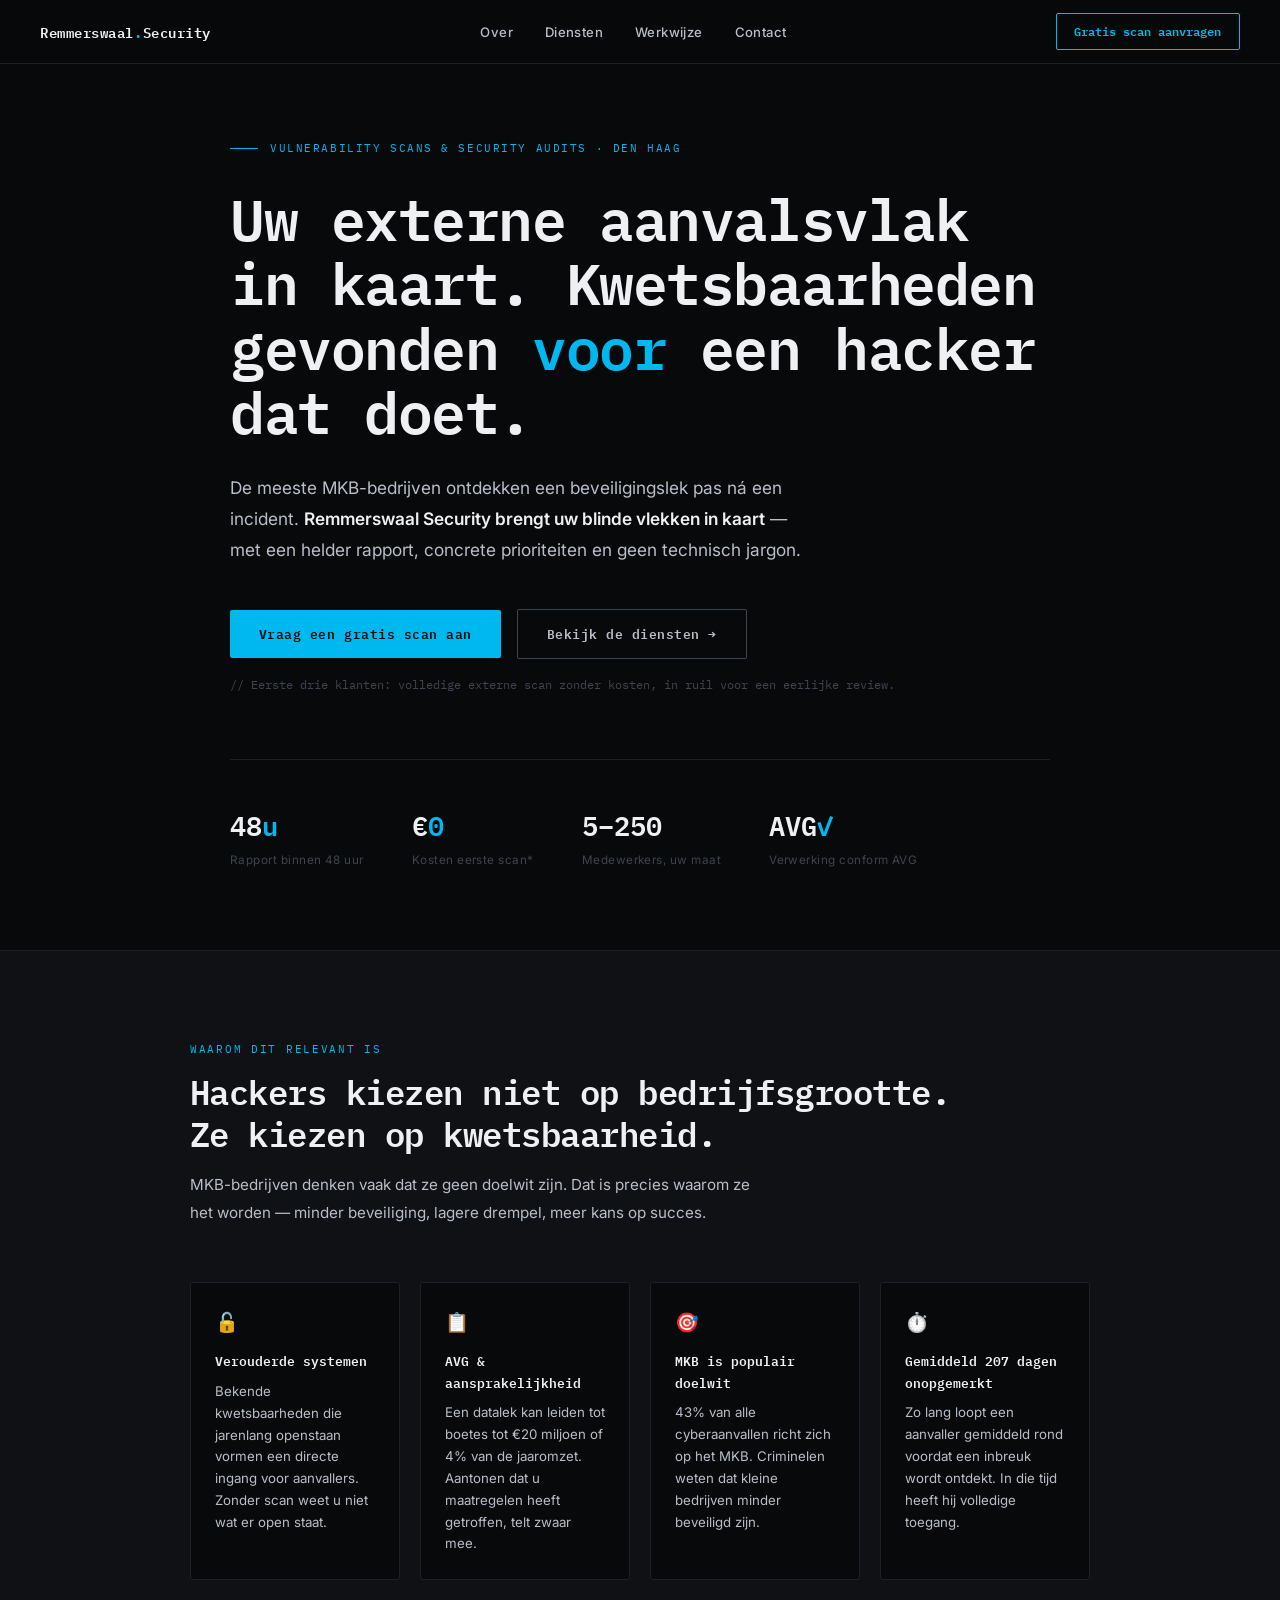
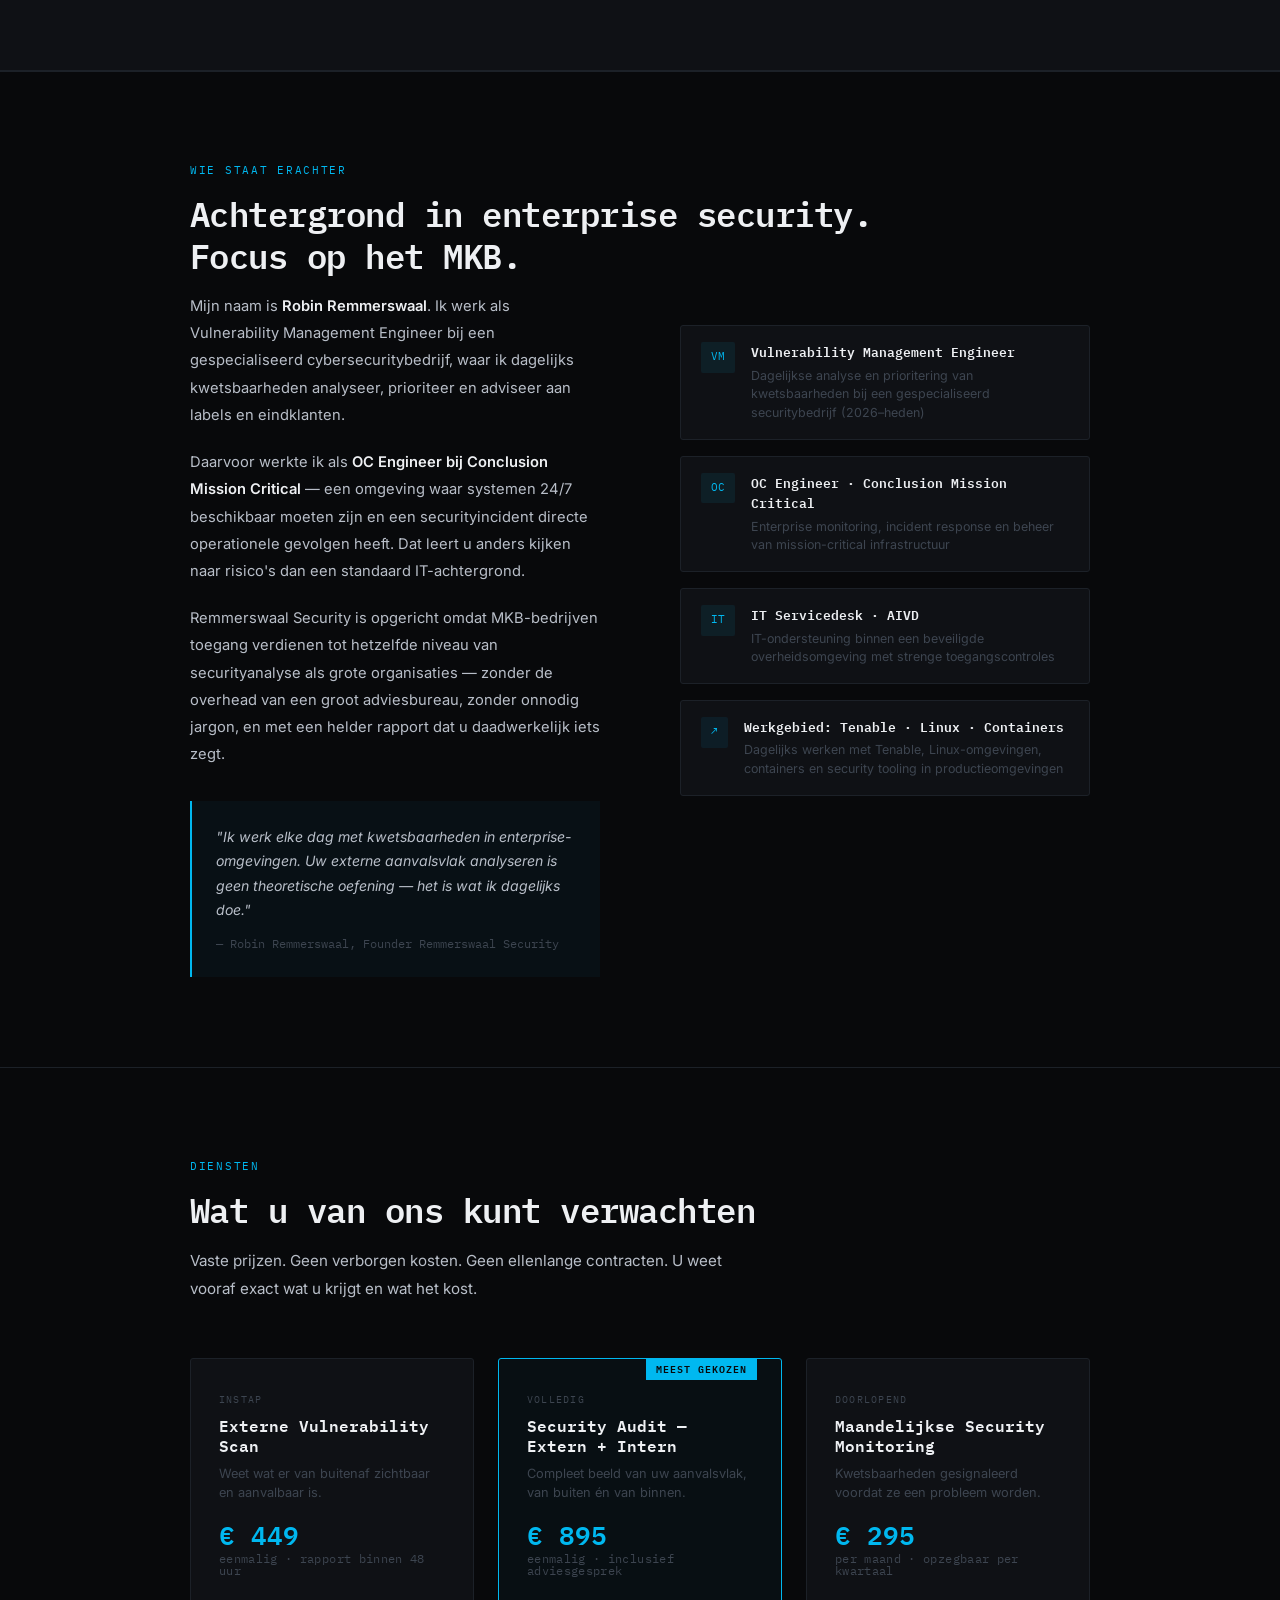
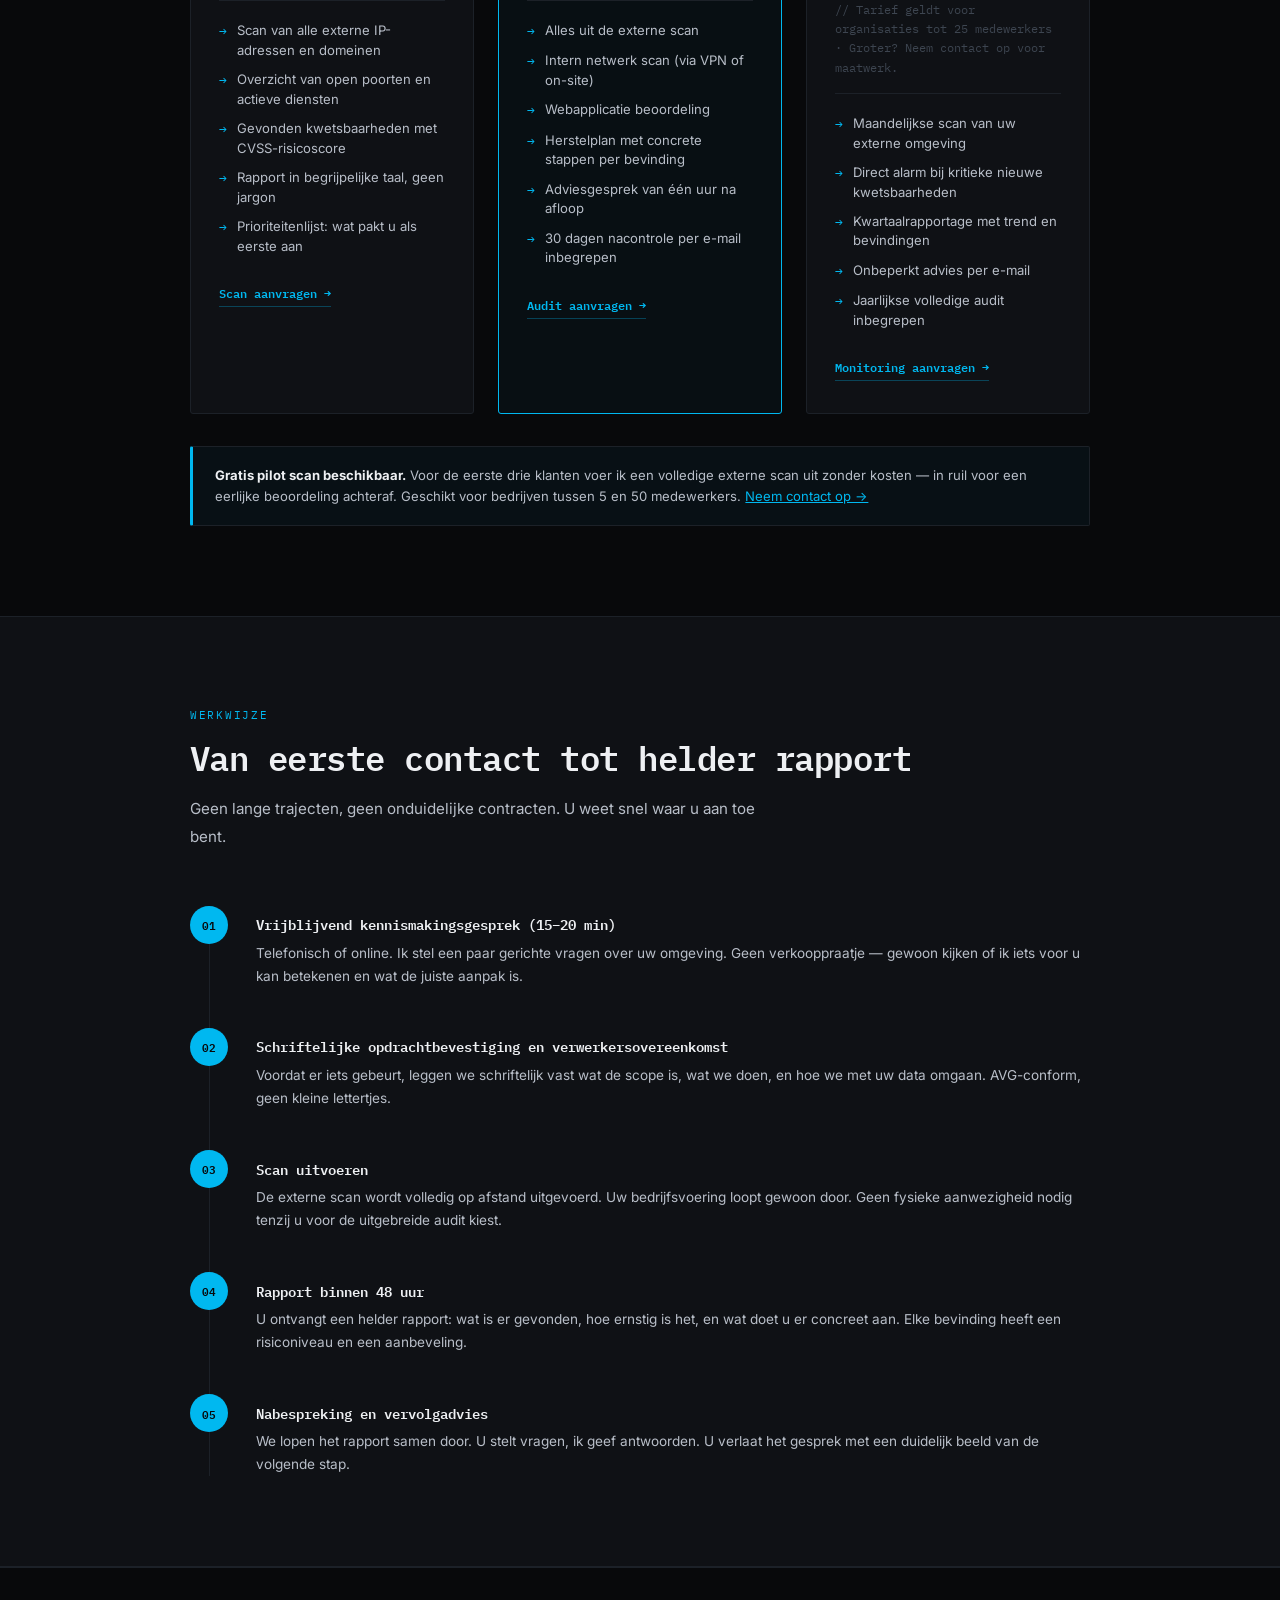
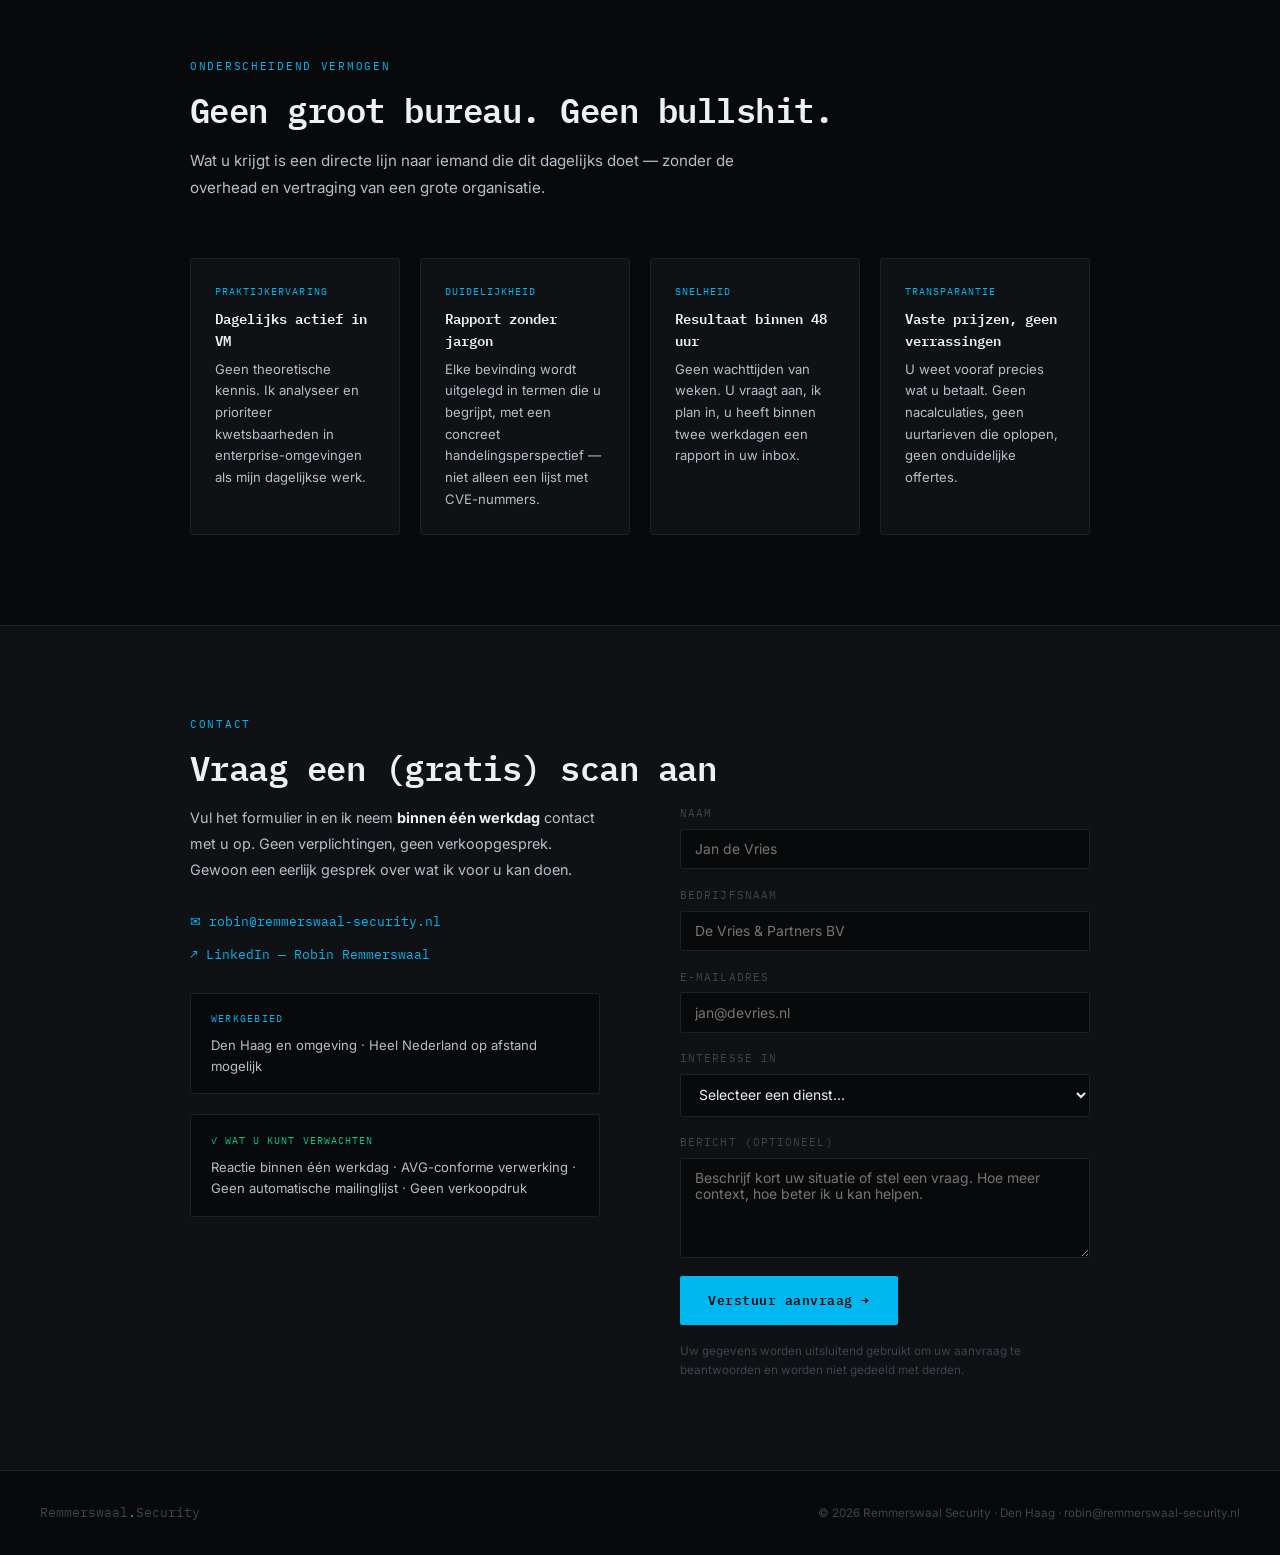
==== index.html @ 4854fa0a "Revert "Merge pull request #1 from Grimreaper1584/claude/pricing-vat-disclaimer-qcmzrh" This reverts" ====
<!DOCTYPE html>
<html lang="nl">
<head>
  <meta charset="UTF-8" />
  <meta name="viewport" content="width=device-width, initial-scale=1.0" />
  <title>Remmerswaal Security – Vulnerability Scans & Security Audits voor het MKB</title>
  <meta name="description" content="Remmerswaal Security voert externe vulnerability scans en security audits uit voor MKB-bedrijven in Den Haag. Helder rapport binnen 48 uur. Geen jargon, wel actie." />
  <link rel="preconnect" href="https://fonts.googleapis.com" />
  <link rel="preconnect" href="https://fonts.gstatic.com" crossorigin />
  <link href="https://fonts.googleapis.com/css2?family=IBM+Plex+Mono:wght@400;600&family=Inter:wght@400;500;600&display=swap" rel="stylesheet" />
  <style>
    *, *::before, *::after { box-sizing: border-box; margin: 0; padding: 0; }

    :root {
      --black:   #08090b;
      --panel:   #0f1115;
      --border:  #1c2128;
      --muted:   #3d4550;
      --text:    #b8bec8;
      --white:   #eef0f3;
      --accent:  #00b8f0;
      --accent2: #0077cc;
      --danger:  #ff3b3b;
      --success: #00c896;
      --mono: 'IBM Plex Mono', monospace;
      --sans: 'Inter', sans-serif;
    }

    html { scroll-behavior: smooth; }

    body {
      background: var(--black);
      color: var(--text);
      font-family: var(--sans);
      font-size: 16px;
      line-height: 1.6;
      -webkit-font-smoothing: antialiased;
    }

    /* ── NAV ── */
    nav {
      position: fixed; top: 0; left: 0; right: 0; z-index: 100;
      display: flex; align-items: center; justify-content: space-between;
      padding: 0 2.5rem;
      height: 64px;
      background: rgba(8,9,11,0.95);
      backdrop-filter: blur(16px);
      border-bottom: 1px solid var(--border);
    }
    .nav-logo {
      font-family: var(--mono);
      font-size: 0.85rem;
      font-weight: 600;
      color: var(--white);
      letter-spacing: 0.04em;
      text-decoration: none;
    }
    .nav-logo span { color: var(--accent); }
    .nav-links { display: flex; gap: 2rem; list-style: none; }
    .nav-links a {
      font-size: 0.82rem;
      font-weight: 500;
      color: var(--text);
      text-decoration: none;
      letter-spacing: 0.03em;
      transition: color 0.2s;
    }
    .nav-links a:hover { color: var(--accent); }
    .nav-cta {
      font-family: var(--mono);
      font-size: 0.78rem;
      font-weight: 600;
      color: var(--accent);
      border: 1px solid var(--accent);
      padding: 0.45rem 1.1rem;
      border-radius: 2px;
      text-decoration: none;
      transition: background 0.2s, color 0.2s;
    }
    .nav-cta:hover { background: var(--accent); color: var(--black); }

    /* ── HERO ── */
    .hero {
      min-height: 100vh;
      display: flex; flex-direction: column; justify-content: center;
      padding: 140px 2.5rem 80px;
      max-width: 900px;
      margin: 0 auto;
      position: relative;
    }
    .hero-tag {
      font-family: var(--mono);
      font-size: 0.7rem;
      color: var(--accent);
      letter-spacing: 0.14em;
      text-transform: uppercase;
      margin-bottom: 1.75rem;
      display: flex; align-items: center; gap: 0.75rem;
    }
    .hero-tag::before {
      content: '';
      display: inline-block;
      width: 28px; height: 1px;
      background: var(--accent);
    }
    h1 {
      font-family: var(--mono);
      font-size: clamp(2rem, 5vw, 3.6rem);
      font-weight: 600;
      color: var(--white);
      line-height: 1.12;
      margin-bottom: 1.75rem;
      letter-spacing: -0.025em;
    }
    h1 em {
      font-style: normal;
      color: var(--accent);
    }
    .hero-sub {
      font-size: 1.08rem;
      color: var(--text);
      max-width: 580px;
      margin-bottom: 2.75rem;
      line-height: 1.8;
    }
    .hero-sub strong { color: var(--white); font-weight: 600; }
    .hero-actions { display: flex; gap: 1rem; flex-wrap: wrap; align-items: center; }
    .btn-primary {
      font-family: var(--mono);
      font-size: 0.82rem;
      font-weight: 600;
      background: var(--accent);
      color: var(--black);
      padding: 0.85rem 1.8rem;
      border-radius: 2px;
      text-decoration: none;
      letter-spacing: 0.04em;
      transition: opacity 0.2s;
    }
    .btn-primary:hover { opacity: 0.85; }
    .btn-ghost {
      font-family: var(--mono);
      font-size: 0.82rem;
      font-weight: 600;
      color: var(--text);
      border: 1px solid var(--muted);
      padding: 0.85rem 1.8rem;
      border-radius: 2px;
      text-decoration: none;
      letter-spacing: 0.04em;
      transition: border-color 0.2s, color 0.2s;
    }
    .btn-ghost:hover { border-color: var(--accent); color: var(--accent); }
    .hero-note {
      margin-top: 1rem;
      font-size: 0.78rem;
      color: var(--muted);
      font-family: var(--mono);
    }

    /* Scan animation bar */
    .scan-bar {
      margin-top: 4rem;
      height: 1px;
      background: var(--border);
      position: relative;
      overflow: hidden;
    }
    .scan-bar::after {
      content: '';
      position: absolute;
      top: 0; left: -40%;
      width: 40%; height: 100%;
      background: linear-gradient(90deg, transparent, var(--accent), transparent);
      animation: scan 3s linear infinite;
    }
    @keyframes scan { to { left: 140%; } }

    /* ── STATS ── */
    .stats-row {
      display: flex; gap: 3rem; flex-wrap: wrap;
      margin-top: 2.75rem;
    }
    .stat { display: flex; flex-direction: column; }
    .stat-num {
      font-family: var(--mono);
      font-size: 1.7rem;
      font-weight: 600;
      color: var(--white);
    }
    .stat-num span { color: var(--accent); }
    .stat-label {
      font-size: 0.73rem;
      color: var(--muted);
      letter-spacing: 0.04em;
      margin-top: 0.2rem;
    }

    /* ── SECTION BASE ── */
    section { padding: 90px 2.5rem; }
    .container { max-width: 900px; margin: 0 auto; }
    .section-tag {
      font-family: var(--mono);
      font-size: 0.67rem;
      color: var(--accent);
      letter-spacing: 0.16em;
      text-transform: uppercase;
      margin-bottom: 0.85rem;
    }
    h2 {
      font-family: var(--mono);
      font-size: clamp(1.5rem, 3vw, 2.1rem);
      font-weight: 600;
      color: var(--white);
      margin-bottom: 1rem;
      letter-spacing: -0.015em;
      line-height: 1.25;
    }
    .section-intro {
      color: var(--text);
      max-width: 580px;
      margin-bottom: 3.5rem;
      line-height: 1.8;
      font-size: 0.95rem;
    }

    /* ── PROBLEM ── */
    .problem { background: var(--panel); border-top: 1px solid var(--border); border-bottom: 1px solid var(--border); }
    .problem-grid {
      display: grid;
      grid-template-columns: repeat(auto-fit, minmax(200px, 1fr));
      gap: 1.25rem;
      margin-top: 2.5rem;
    }
    .problem-card {
      border: 1px solid var(--border);
      border-radius: 3px;
      padding: 1.5rem;
      background: var(--black);
    }
    .problem-card .icon { font-size: 1.2rem; margin-bottom: 0.85rem; }
    .problem-card h3 {
      font-family: var(--mono);
      font-size: 0.83rem;
      font-weight: 600;
      color: var(--white);
      margin-bottom: 0.5rem;
    }
    .problem-card p { font-size: 0.83rem; color: var(--text); line-height: 1.65; }

    /* ── OVER ── */
    .over { border-top: 1px solid var(--border); border-bottom: 1px solid var(--border); }
    .over-inner {
      display: grid;
      grid-template-columns: 1fr 1fr;
      gap: 5rem;
      align-items: start;
    }
    .over-text p {
      font-size: 0.92rem;
      color: var(--text);
      line-height: 1.85;
      margin-bottom: 1.25rem;
    }
    .over-text p strong { color: var(--white); font-weight: 600; }
    .over-credentials {
      display: flex;
      flex-direction: column;
      gap: 1rem;
      margin-top: 2rem;
    }
    .credential {
      display: flex;
      gap: 1rem;
      align-items: flex-start;
      padding: 1rem 1.25rem;
      border: 1px solid var(--border);
      border-radius: 3px;
      background: var(--panel);
    }
    .credential-icon {
      font-family: var(--mono);
      font-size: 0.7rem;
      color: var(--accent);
      background: rgba(0,184,240,0.08);
      padding: 0.4rem 0.6rem;
      border-radius: 2px;
      flex-shrink: 0;
      letter-spacing: 0.05em;
    }
    .credential-body h4 {
      font-family: var(--mono);
      font-size: 0.8rem;
      font-weight: 600;
      color: var(--white);
      margin-bottom: 0.25rem;
    }
    .credential-body p { font-size: 0.78rem; color: var(--muted); line-height: 1.5; }
    .over-quote {
      margin-top: 2rem;
      padding: 1.5rem;
      border-left: 2px solid var(--accent);
      background: rgba(0,184,240,0.04);
    }
    .over-quote p {
      font-size: 0.88rem;
      color: var(--text);
      line-height: 1.75;
      font-style: italic;
      margin: 0;
    }
    .over-quote cite {
      display: block;
      margin-top: 0.75rem;
      font-family: var(--mono);
      font-size: 0.72rem;
      color: var(--muted);
      font-style: normal;
    }

    /* ── DIENSTEN ── */
    .diensten-grid {
      display: grid;
      grid-template-columns: repeat(auto-fit, minmax(255px, 1fr));
      gap: 1.5rem;
    }
    .dienst-card {
      border: 1px solid var(--border);
      border-radius: 3px;
      padding: 2rem 1.75rem;
      position: relative;
      transition: border-color 0.25s;
      background: var(--panel);
    }
    .dienst-card:hover { border-color: var(--accent2); }
    .dienst-card.featured { border-color: var(--accent); background: rgba(0,184,240,0.03); }
    .featured-badge {
      position: absolute; top: -1px; right: 1.5rem;
      font-family: var(--mono);
      font-size: 0.6rem;
      font-weight: 600;
      background: var(--accent);
      color: var(--black);
      padding: 0.2rem 0.65rem;
      letter-spacing: 0.1em;
      text-transform: uppercase;
    }
    .dienst-tier {
      font-family: var(--mono);
      font-size: 0.65rem;
      color: var(--muted);
      letter-spacing: 0.12em;
      text-transform: uppercase;
      margin-bottom: 0.5rem;
    }
    .dienst-card h3 {
      font-family: var(--mono);
      font-size: 1rem;
      font-weight: 600;
      color: var(--white);
      margin-bottom: 0.4rem;
      line-height: 1.3;
    }
    .dienst-card .tagline {
      font-size: 0.8rem;
      color: var(--muted);
      margin-bottom: 1.25rem;
      line-height: 1.5;
    }
    .dienst-price {
      font-family: var(--mono);
      font-size: 1.6rem;
      font-weight: 600;
      color: var(--accent);
      margin-bottom: 1.5rem;
      line-height: 1;
    }
    .dienst-price small {
      font-size: 0.72rem;
      color: var(--muted);
      font-weight: 400;
      display: block;
      margin-top: 0.35rem;
      letter-spacing: 0.03em;
    }
    .dienst-divider {
      height: 1px;
      background: var(--border);
      margin-bottom: 1.25rem;
    }
    .dienst-card ul {
      list-style: none;
      display: flex;
      flex-direction: column;
      gap: 0.6rem;
    }
    .dienst-card ul li {
      font-size: 0.82rem;
      color: var(--text);
      display: flex; align-items: flex-start; gap: 0.6rem;
      line-height: 1.5;
    }
    .dienst-card ul li::before {
      content: '→';
      color: var(--accent);
      font-family: var(--mono);
      flex-shrink: 0;
      margin-top: 1px;
    }
    .dienst-cta {
      display: inline-block;
      margin-top: 1.75rem;
      font-family: var(--mono);
      font-size: 0.78rem;
      font-weight: 600;
      color: var(--accent);
      text-decoration: none;
      border-bottom: 1px solid rgba(0,184,240,0.3);
      padding-bottom: 2px;
      transition: border-color 0.2s;
    }
    .dienst-cta:hover { border-color: var(--accent); }
    .dienst-note {
      margin-top: 2rem;
      padding: 1.1rem 1.4rem;
      border: 1px solid var(--border);
      border-left: 3px solid var(--accent);
      border-radius: 2px;
      background: rgba(0,184,240,0.04);
      font-size: 0.82rem;
      color: var(--text);
    }
    .dienst-note strong { color: var(--white); }

    /* ── HOE HET WERKT ── */
    .hoe { background: var(--panel); border-top: 1px solid var(--border); border-bottom: 1px solid var(--border); }
    .process-steps {
      display: flex;
      flex-direction: column;
      gap: 0;
      margin-top: 2.5rem;
      position: relative;
    }
    .process-steps::before {
      content: '';
      position: absolute;
      left: 19px; top: 0; bottom: 0;
      width: 1px;
      background: var(--border);
    }
    .step {
      display: flex; gap: 1.75rem;
      padding-bottom: 2.5rem;
      position: relative;
    }
    .step:last-child { padding-bottom: 0; }
    .step-num {
      font-family: var(--mono);
      font-size: 0.68rem;
      font-weight: 600;
      color: var(--black);
      background: var(--accent);
      width: 38px; height: 38px;
      border-radius: 50%;
      display: flex; align-items: center; justify-content: center;
      flex-shrink: 0;
      position: relative;
      z-index: 1;
    }
    .step-body { padding-top: 0.4rem; }
    .step-body h3 {
      font-family: var(--mono);
      font-size: 0.9rem;
      font-weight: 600;
      color: var(--white);
      margin-bottom: 0.4rem;
    }
    .step-body p { font-size: 0.85rem; color: var(--text); line-height: 1.7; }

    /* ── WAAROM ── */
    .waarom { border-top: 1px solid var(--border); }
    .waarom-grid {
      display: grid;
      grid-template-columns: repeat(auto-fit, minmax(200px, 1fr));
      gap: 1.25rem;
    }
    .waarom-item {
      padding: 1.5rem;
      border: 1px solid var(--border);
      border-radius: 3px;
      background: var(--panel);
    }
    .waarom-item .w-label {
      font-family: var(--mono);
      font-size: 0.65rem;
      color: var(--accent);
      letter-spacing: 0.1em;
      text-transform: uppercase;
      margin-bottom: 0.5rem;
    }
    .waarom-item h3 {
      font-family: var(--mono);
      font-size: 0.85rem;
      font-weight: 600;
      color: var(--white);
      margin-bottom: 0.5rem;
    }
    .waarom-item p { font-size: 0.82rem; color: var(--text); line-height: 1.65; }

    /* ── CONTACT ── */
    .contact { background: var(--panel); border-top: 1px solid var(--border); }
    .contact-inner {
      display: grid;
      grid-template-columns: 1fr 1fr;
      gap: 5rem;
      align-items: start;
    }
    .contact-info p {
      font-size: 0.9rem;
      color: var(--text);
      line-height: 1.8;
      margin-bottom: 1.75rem;
    }
    .contact-info p strong { color: var(--white); }
    .contact-detail { display: flex; flex-direction: column; gap: 0.75rem; }
    .contact-detail a {
      font-family: var(--mono);
      font-size: 0.82rem;
      color: var(--accent);
      text-decoration: none;
      display: flex; align-items: center; gap: 0.5rem;
      transition: opacity 0.2s;
    }
    .contact-detail a:hover { opacity: 0.75; }
    .contact-guarantee {
      margin-top: 2rem;
      padding: 1.1rem 1.25rem;
      border: 1px solid var(--border);
      border-radius: 3px;
      background: var(--black);
    }
    .contact-guarantee .g-label {
      font-family: var(--mono);
      font-size: 0.65rem;
      color: var(--success);
      letter-spacing: 0.1em;
      text-transform: uppercase;
      margin-bottom: 0.5rem;
    }
    .contact-guarantee p { font-size: 0.82rem; color: var(--text); margin: 0; line-height: 1.6; }
    .contact-form { display: flex; flex-direction: column; gap: 1.1rem; }
    .form-group { display: flex; flex-direction: column; gap: 0.4rem; }
    .form-group label {
      font-family: var(--mono);
      font-size: 0.68rem;
      color: var(--muted);
      letter-spacing: 0.1em;
      text-transform: uppercase;
    }
    .form-group input,
    .form-group textarea,
    .form-group select {
      background: var(--black);
      border: 1px solid var(--border);
      border-radius: 2px;
      padding: 0.7rem 0.9rem;
      color: var(--white);
      font-family: var(--sans);
      font-size: 0.87rem;
      outline: none;
      transition: border-color 0.2s;
      width: 100%;
    }
    .form-group input:focus,
    .form-group textarea:focus,
    .form-group select:focus { border-color: var(--accent); }
    .form-group textarea { resize: vertical; min-height: 100px; }
    .form-group select option { background: var(--black); }
    .btn-submit {
      font-family: var(--mono);
      font-size: 0.82rem;
      font-weight: 600;
      background: var(--accent);
      color: var(--black);
      border: none;
      padding: 0.85rem 1.75rem;
      border-radius: 2px;
      cursor: pointer;
      letter-spacing: 0.04em;
      transition: opacity 0.2s;
      align-self: flex-start;
    }
    .btn-submit:hover { opacity: 0.85; }
    .form-disclaimer {
      font-size: 0.73rem;
      color: var(--muted);
      line-height: 1.6;
    }

    /* ── FOOTER ── */
    footer {
      border-top: 1px solid var(--border);
      padding: 2rem 2.5rem;
      display: flex; justify-content: space-between; align-items: center;
      flex-wrap: wrap; gap: 1rem;
    }
    .footer-logo { font-family: var(--mono); font-size: 0.8rem; color: var(--muted); }
    .footer-logo span { color: var(--accent); }
    footer p { font-size: 0.73rem; color: var(--muted); }

    /* ── RESPONSIVE ── */
    @media (max-width: 680px) {
      nav { padding: 0 1.25rem; }
      .nav-links { display: none; }
      .hero { padding: 110px 1.25rem 60px; }
      section { padding: 65px 1.25rem; }
      .over-inner { grid-template-columns: 1fr; gap: 3rem; }
      .contact-inner { grid-template-columns: 1fr; gap: 3rem; }
      footer { flex-direction: column; align-items: flex-start; }
      .stats-row { gap: 2rem; }
    }

    @media (prefers-reduced-motion: reduce) {
      .scan-bar::after { animation: none; }
    }
  </style>
</head>
<body>

<!-- NAV -->
<nav>
  <a href="#" class="nav-logo">Remmerswaal<span>.</span>Security</a>
  <ul class="nav-links">
    <li><a href="#over">Over</a></li>
    <li><a href="#diensten">Diensten</a></li>
    <li><a href="#hoe">Werkwijze</a></li>
    <li><a href="#contact">Contact</a></li>
  </ul>
  <a href="#contact" class="nav-cta">Gratis scan aanvragen</a>
</nav>

<!-- HERO -->
<section class="hero">
  <div class="hero-tag">Vulnerability Scans & Security Audits · Den Haag</div>
  <h1>Uw externe aanvals&shy;vlak<br/>in kaart. Kwetsbaar&shy;heden<br/>gevonden <em>voor</em> een hacker dat doet.</h1>
  <p class="hero-sub">
    De meeste MKB-bedrijven ontdekken een beveiligingslek pas ná een incident. <strong>Remmerswaal Security brengt uw blinde vlekken in kaart</strong> — met een helder rapport, concrete prioriteiten en geen technisch jargon.
  </p>
  <div class="hero-actions">
    <a href="#contact" class="btn-primary">Vraag een gratis scan aan</a>
    <a href="#diensten" class="btn-ghost">Bekijk de diensten →</a>
  </div>
  <p class="hero-note">// Eerste drie klanten: volledige externe scan zonder kosten, in ruil voor een eerlijke review.</p>
  <div class="scan-bar"></div>
  <div class="stats-row">
    <div class="stat">
      <span class="stat-num">48<span>u</span></span>
      <span class="stat-label">Rapport binnen 48 uur</span>
    </div>
    <div class="stat">
      <span class="stat-num">€<span>0</span></span>
      <span class="stat-label">Kosten eerste scan*</span>
    </div>
    <div class="stat">
      <span class="stat-num">5–250</span>
      <span class="stat-label">Medewerkers, uw maat</span>
    </div>
    <div class="stat">
      <span class="stat-num">AVG<span>✓</span></span>
      <span class="stat-label">Verwerking conform AVG</span>
    </div>
  </div>
</section>

<!-- PROBLEEM -->
<section class="problem">
  <div class="container">
    <div class="section-tag">Waarom dit relevant is</div>
    <h2>Hackers kiezen niet op bedrijfsgrootte.<br/>Ze kiezen op kwetsbaarheid.</h2>
    <p class="section-intro">MKB-bedrijven denken vaak dat ze geen doelwit zijn. Dat is precies waarom ze het worden — minder beveiliging, lagere drempel, meer kans op succes.</p>
    <div class="problem-grid">
      <div class="problem-card">
        <div class="icon">🔓</div>
        <h3>Verouderde systemen</h3>
        <p>Bekende kwetsbaarheden die jarenlang openstaan vormen een directe ingang voor aanvallers. Zonder scan weet u niet wat er open staat.</p>
      </div>
      <div class="problem-card">
        <div class="icon">📋</div>
        <h3>AVG & aansprakelijkheid</h3>
        <p>Een datalek kan leiden tot boetes tot €20 miljoen of 4% van de jaaromzet. Aantonen dat u maatregelen heeft getroffen, telt zwaar mee.</p>
      </div>
      <div class="problem-card">
        <div class="icon">🎯</div>
        <h3>MKB is populair doelwit</h3>
        <p>43% van alle cyberaanvallen richt zich op het MKB. Criminelen weten dat kleine bedrijven minder beveiligd zijn.</p>
      </div>
      <div class="problem-card">
        <div class="icon">⏱️</div>
        <h3>Gemiddeld 207 dagen onopgemerkt</h3>
        <p>Zo lang loopt een aanvaller gemiddeld rond voordat een inbreuk wordt ontdekt. In die tijd heeft hij volledige toegang.</p>
      </div>
    </div>
  </div>
</section>

<!-- OVER -->
<section id="over" class="over">
  <div class="container">
    <div class="section-tag">Wie staat erachter</div>
    <h2>Achtergrond in enterprise security.<br/>Focus op het MKB.</h2>
    <div class="over-inner">
      <div class="over-text">
        <p>
          Mijn naam is <strong>Robin Remmerswaal</strong>. Ik werk als Vulnerability Management Engineer bij een gespecialiseerd cybersecuritybedrijf, waar ik dagelijks kwetsbaarheden analyseer, prioriteer en adviseer aan labels en eindklanten.
        </p>
        <p>
          Daarvoor werkte ik als <strong>OC Engineer bij Conclusion Mission Critical</strong> — een omgeving waar systemen 24/7 beschikbaar moeten zijn en een securityincident directe operationele gevolgen heeft. Dat leert u anders kijken naar risico's dan een standaard IT-achtergrond.
        </p>
        <p>
          Remmerswaal Security is opgericht omdat MKB-bedrijven toegang verdienen tot hetzelfde niveau van securityanalyse als grote organisaties — zonder de overhead van een groot adviesbureau, zonder onnodig jargon, en met een helder rapport dat u daadwerkelijk iets zegt.
        </p>
        <div class="over-quote">
          <p>"Ik werk elke dag met kwetsbaarheden in enterprise-omgevingen. Uw externe aanvalsvlak analyseren is geen theoretische oefening — het is wat ik dagelijks doe."</p>
          <cite>— Robin Remmerswaal, Founder Remmerswaal Security</cite>
        </div>
      </div>
      <div class="over-credentials">
        <div class="credential">
          <div class="credential-icon">VM</div>
          <div class="credential-body">
            <h4>Vulnerability Management Engineer</h4>
            <p>Dagelijkse analyse en prioritering van kwetsbaarheden bij een gespecialiseerd securitybedrijf (2026–heden)</p>
          </div>
        </div>
        <div class="credential">
          <div class="credential-icon">OC</div>
          <div class="credential-body">
            <h4>OC Engineer · Conclusion Mission Critical</h4>
            <p>Enterprise monitoring, incident response en beheer van mission-critical infrastructuur</p>
          </div>
        </div>
        <div class="credential">
          <div class="credential-icon">IT</div>
          <div class="credential-body">
            <h4>IT Servicedesk · AIVD</h4>
            <p>IT-ondersteuning binnen een beveiligde overheidsomgeving met strenge toegangscontroles</p>
          </div>
        </div>
        <div class="credential">
          <div class="credential-icon">↗</div>
          <div class="credential-body">
            <h4>Werkgebied: Tenable · Linux · Containers</h4>
            <p>Dagelijks werken met Tenable, Linux-omgevingen, containers en security tooling in productieomgevingen</p>
          </div>
        </div>
      </div>
    </div>
  </div>
</section>

<!-- DIENSTEN -->
<section id="diensten">
  <div class="container">
    <div class="section-tag">Diensten</div>
    <h2>Wat u van ons kunt verwachten</h2>
    <p class="section-intro">Vaste prijzen. Geen verborgen kosten. Geen ellenlange contracten. U weet vooraf exact wat u krijgt en wat het kost.</p>
    <div class="diensten-grid">
      <div class="dienst-card">
        <div class="dienst-tier">Instap</div>
        <h3>Externe Vulnerability Scan</h3>
        <div class="tagline">Weet wat er van buitenaf zichtbaar en aanvalbaar is.</div>
        <div class="dienst-price">€ 449 <small>eenmalig · rapport binnen 48 uur</small></div>
        <div class="dienst-divider"></div>
        <ul>
          <li>Scan van alle externe IP-adressen en domeinen</li>
          <li>Overzicht van open poorten en actieve diensten</li>
          <li>Gevonden kwetsbaarheden met CVSS-risicoscore</li>
          <li>Rapport in begrijpelijke taal, geen jargon</li>
          <li>Prioriteitenlijst: wat pakt u als eerste aan</li>
        </ul>
        <a href="#contact" class="dienst-cta">Scan aanvragen →</a>
      </div>
      <div class="dienst-card featured">
        <div class="featured-badge">Meest gekozen</div>
        <div class="dienst-tier">Volledig</div>
        <h3>Security Audit — Extern + Intern</h3>
        <div class="tagline">Compleet beeld van uw aanvalsvlak, van buiten én van binnen.</div>
        <div class="dienst-price">€ 895 <small>eenmalig · inclusief adviesgesprek</small></div>
        <div class="dienst-divider"></div>
        <ul>
          <li>Alles uit de externe scan</li>
          <li>Intern netwerk scan (via VPN of on-site)</li>
          <li>Webapplicatie beoordeling</li>
          <li>Herstelplan met concrete stappen per bevinding</li>
          <li>Adviesgesprek van één uur na afloop</li>
          <li>30 dagen nacontrole per e-mail inbegrepen</li>
        </ul>
        <a href="#contact" class="dienst-cta">Audit aanvragen →</a>
      </div>
      <div class="dienst-card">
        <div class="dienst-tier">Doorlopend</div>
        <h3>Maandelijkse Security Monitoring</h3>
        <div class="tagline">Kwetsbaarheden gesignaleerd voordat ze een probleem worden.</div>
        <div class="dienst-price">€ 295 <small>per maand · opzegbaar per kwartaal</small></div>
        <div style="font-size:0.75rem;color:var(--muted);margin-bottom:1rem;font-family:var(--mono);">// Tarief geldt voor organisaties tot 25 medewerkers · Groter? Neem contact op voor maatwerk.</div>
        <div class="dienst-divider"></div>
        <ul>
          <li>Maandelijkse scan van uw externe omgeving</li>
          <li>Direct alarm bij kritieke nieuwe kwetsbaarheden</li>
          <li>Kwartaalrapportage met trend en bevindingen</li>
          <li>Onbeperkt advies per e-mail</li>
          <li>Jaarlijkse volledige audit inbegrepen</li>
        </ul>
        <a href="#contact" class="dienst-cta">Monitoring aanvragen →</a>
      </div>
    </div>
    <div class="dienst-note">
      <strong>Gratis pilot scan beschikbaar.</strong> Voor de eerste drie klanten voer ik een volledige externe scan uit zonder kosten — in ruil voor een eerlijke beoordeling achteraf. Geschikt voor bedrijven tussen 5 en 50 medewerkers. <a href="#contact" style="color:var(--accent);">Neem contact op →</a>
    </div>
  </div>
</section>

<!-- HOE HET WERKT -->
<section id="hoe" class="hoe">
  <div class="container">
    <div class="section-tag">Werkwijze</div>
    <h2>Van eerste contact tot helder rapport</h2>
    <p class="section-intro">Geen lange trajecten, geen onduidelijke contracten. U weet snel waar u aan toe bent.</p>
    <div class="process-steps">
      <div class="step">
        <div class="step-num">01</div>
        <div class="step-body">
          <h3>Vrijblijvend kennismakingsgesprek (15–20 min)</h3>
          <p>Telefonisch of online. Ik stel een paar gerichte vragen over uw omgeving. Geen verkooppraatje — gewoon kijken of ik iets voor u kan betekenen en wat de juiste aanpak is.</p>
        </div>
      </div>
      <div class="step">
        <div class="step-num">02</div>
        <div class="step-body">
          <h3>Schriftelijke opdrachtbevestiging en verwerkersovereenkomst</h3>
          <p>Voordat er iets gebeurt, leggen we schriftelijk vast wat de scope is, wat we doen, en hoe we met uw data omgaan. AVG-conform, geen kleine lettertjes.</p>
        </div>
      </div>
      <div class="step">
        <div class="step-num">03</div>
        <div class="step-body">
          <h3>Scan uitvoeren</h3>
          <p>De externe scan wordt volledig op afstand uitgevoerd. Uw bedrijfsvoering loopt gewoon door. Geen fysieke aanwezigheid nodig tenzij u voor de uitgebreide audit kiest.</p>
        </div>
      </div>
      <div class="step">
        <div class="step-num">04</div>
        <div class="step-body">
          <h3>Rapport binnen 48 uur</h3>
          <p>U ontvangt een helder rapport: wat is er gevonden, hoe ernstig is het, en wat doet u er concreet aan. Elke bevinding heeft een risiconiveau en een aanbeveling.</p>
        </div>
      </div>
      <div class="step">
        <div class="step-num">05</div>
        <div class="step-body">
          <h3>Nabespreking en vervolgadvies</h3>
          <p>We lopen het rapport samen door. U stelt vragen, ik geef antwoorden. U verlaat het gesprek met een duidelijk beeld van de volgende stap.</p>
        </div>
      </div>
    </div>
  </div>
</section>

<!-- WAAROM -->
<section class="waarom">
  <div class="container">
    <div class="section-tag">Onderscheidend vermogen</div>
    <h2>Geen groot bureau. Geen bullshit.</h2>
    <p class="section-intro">Wat u krijgt is een directe lijn naar iemand die dit dagelijks doet — zonder de overhead en vertraging van een grote organisatie.</p>
    <div class="waarom-grid">
      <div class="waarom-item">
        <div class="w-label">Praktijkervaring</div>
        <h3>Dagelijks actief in VM</h3>
        <p>Geen theoretische kennis. Ik analyseer en prioriteer kwetsbaarheden in enterprise-omgevingen als mijn dagelijkse werk.</p>
      </div>
      <div class="waarom-item">
        <div class="w-label">Duidelijkheid</div>
        <h3>Rapport zonder jargon</h3>
        <p>Elke bevinding wordt uitgelegd in termen die u begrijpt, met een concreet handelingsperspectief — niet alleen een lijst met CVE-nummers.</p>
      </div>
      <div class="waarom-item">
        <div class="w-label">Snelheid</div>
        <h3>Resultaat binnen 48 uur</h3>
        <p>Geen wachttijden van weken. U vraagt aan, ik plan in, u heeft binnen twee werkdagen een rapport in uw inbox.</p>
      </div>
      <div class="waarom-item">
        <div class="w-label">Transparantie</div>
        <h3>Vaste prijzen, geen verrassingen</h3>
        <p>U weet vooraf precies wat u betaalt. Geen nacalculaties, geen uurtarieven die oplopen, geen onduidelijke offertes.</p>
      </div>
    </div>
  </div>
</section>

<!-- CONTACT -->
<section id="contact" class="contact">
  <div class="container">
    <div class="section-tag">Contact</div>
    <h2>Vraag een (gratis) scan aan</h2>
    <div class="contact-inner">
      <div class="contact-info">
        <p>
          Vul het formulier in en ik neem <strong>binnen één werkdag</strong> contact met u op. Geen verplichtingen, geen verkoopgesprek. Gewoon een eerlijk gesprek over wat ik voor u kan doen.
        </p>
        <div class="contact-detail">
          <a href="mailto:robin@remmerswaal-security.nl">✉ robin@remmerswaal-security.nl</a>
          <a href="https://www.linkedin.com/in/robin-remmerswaal-15b357193" target="_blank" rel="noopener noreferrer">↗ LinkedIn — Robin Remmerswaal</a>
        </div>
        <div style="margin-top:1.75rem; padding:1rem 1.25rem; border:1px solid var(--border); border-radius:3px; background:var(--black);">
          <div style="font-family:var(--mono); font-size:0.65rem; color:var(--accent); letter-spacing:0.12em; text-transform:uppercase; margin-bottom:0.5rem;">Werkgebied</div>
          <p style="font-size:0.82rem; color:var(--text); margin:0; line-height:1.6;">Den Haag en omgeving · Heel Nederland op afstand mogelijk</p>
        </div>
        <div class="contact-guarantee" style="margin-top:1.25rem;">
          <div class="g-label">✓ Wat u kunt verwachten</div>
          <p>Reactie binnen één werkdag · AVG-conforme verwerking · Geen automatische mailinglijst · Geen verkoopdruk</p>
        </div>
      </div>
      <form class="contact-form" action="https://formspree.io/f/xwvdbwra" method="POST">
        <div class="form-group">
          <label>Naam</label>
          <input type="text" name="naam" placeholder="Jan de Vries" required />
        </div>
        <div class="form-group">
          <label>Bedrijfsnaam</label>
          <input type="text" name="bedrijf" placeholder="De Vries & Partners BV" />
        </div>
        <div class="form-group">
          <label>E-mailadres</label>
          <input type="email" name="email" placeholder="jan@devries.nl" required />
        </div>
        <div class="form-group">
          <label>Interesse in</label>
          <select name="dienst">
            <option value="">Selecteer een dienst...</option>
            <option value="gratis-pilot">Gratis pilot scan (eerste 3 klanten)</option>
            <option value="extern">Externe Vulnerability Scan (€449)</option>
            <option value="audit">Security Audit Extern + Intern (€895)</option>
            <option value="monitoring">Maandelijkse Security Monitoring (€295/mnd)</option>
            <option value="advies">Vraag / overleg</option>
          </select>
        </div>
        <div class="form-group">
          <label>Bericht (optioneel)</label>
          <textarea name="bericht" placeholder="Beschrijf kort uw situatie of stel een vraag. Hoe meer context, hoe beter ik u kan helpen."></textarea>
        </div>
        <button type="submit" class="btn-submit">Verstuur aanvraag →</button>
        <p class="form-disclaimer">Uw gegevens worden uitsluitend gebruikt om uw aanvraag te beantwoorden en worden niet gedeeld met derden.</p>
      </form>
    </div>
  </div>
</section>

<!-- FOOTER -->
<footer>
  <span class="footer-logo">Remmerswaal<span>.</span>Security</span>
  <p>© 2026 Remmerswaal Security · Den Haag · robin@remmerswaal-security.nl</p>
</footer>

</body>
</html>
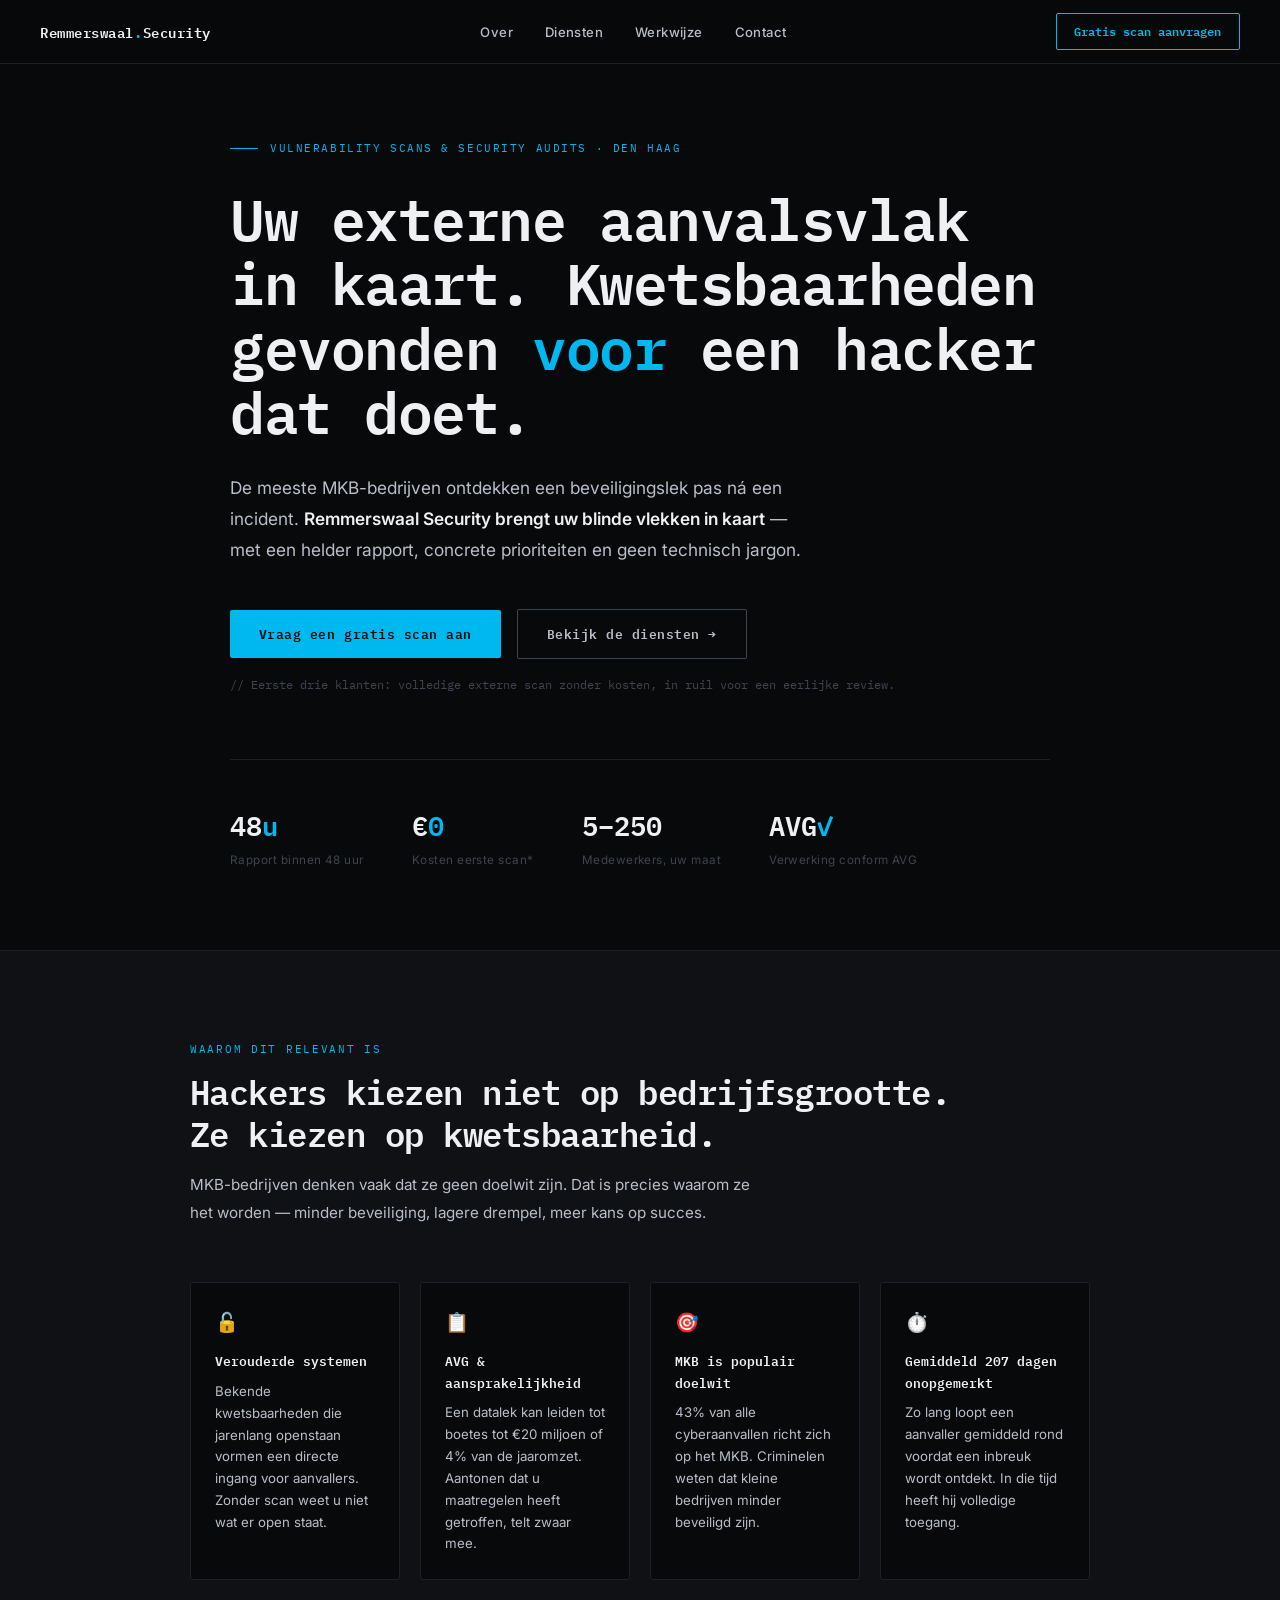
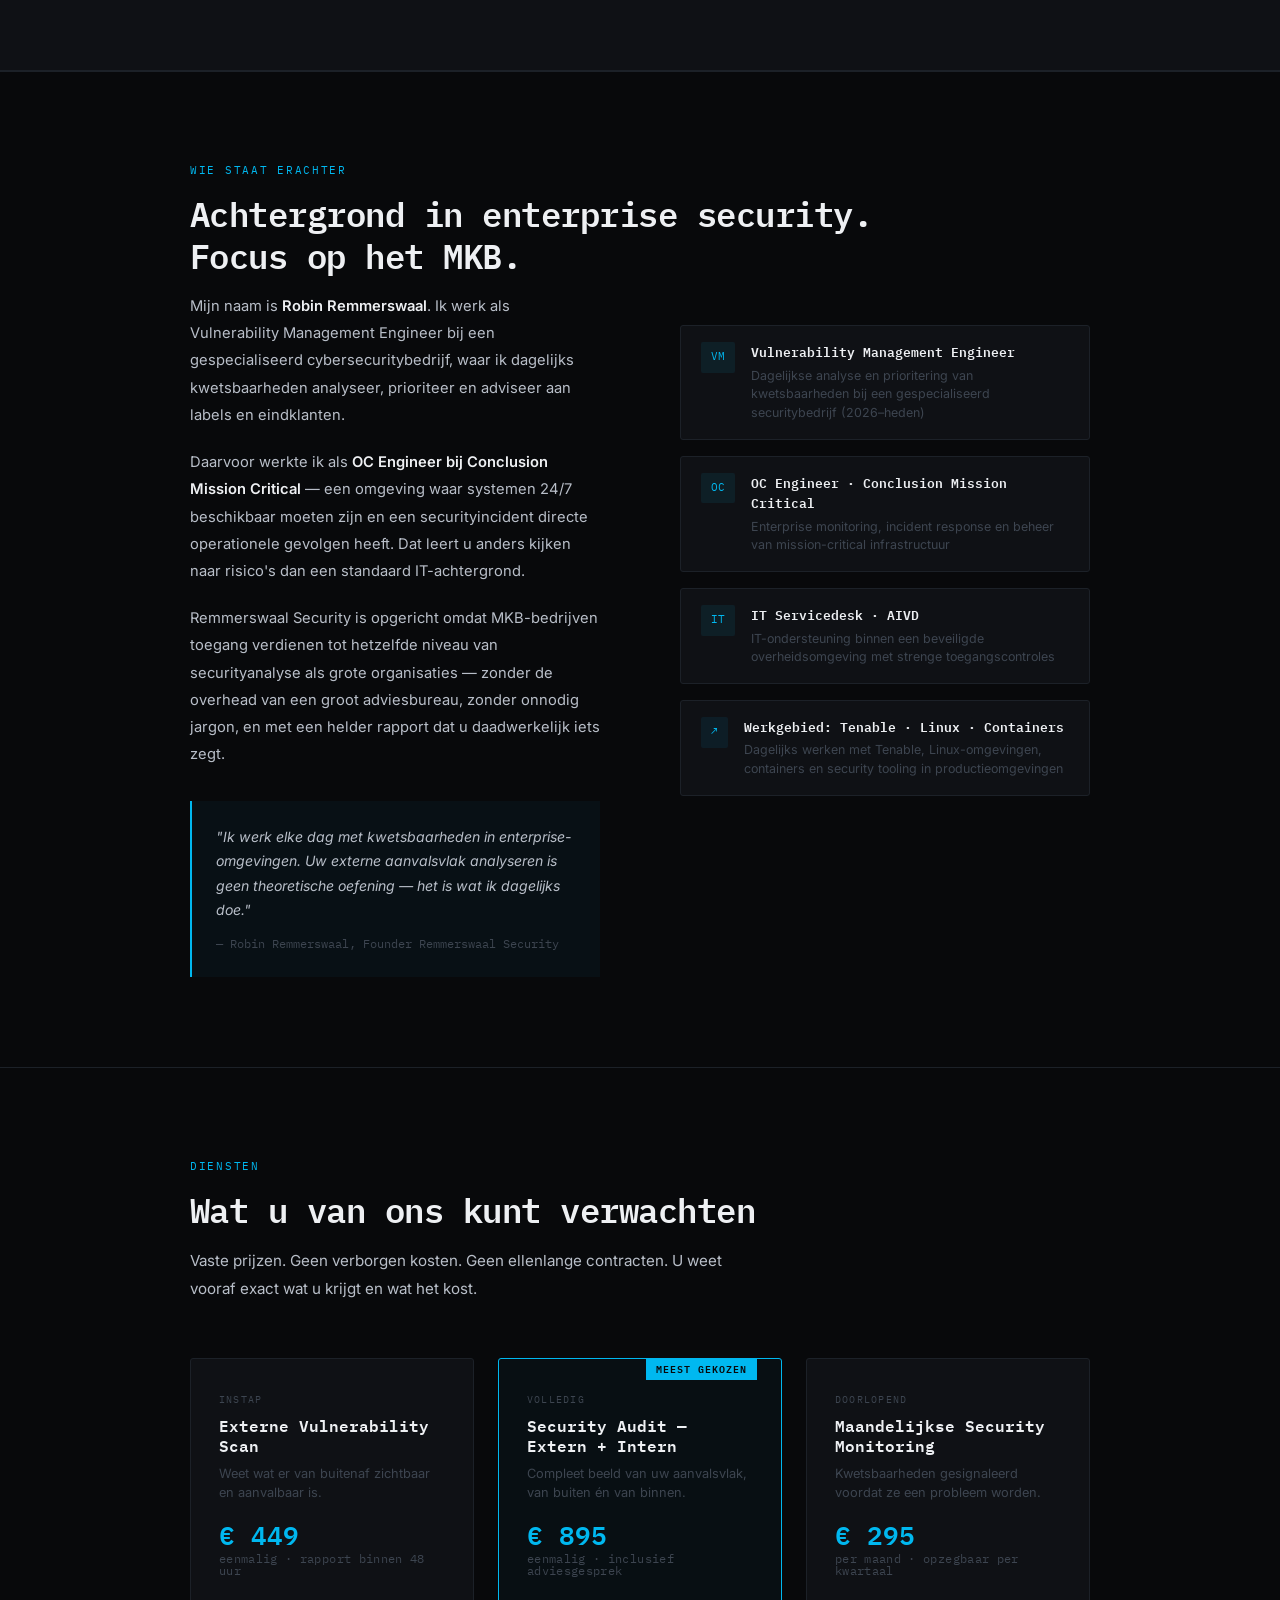
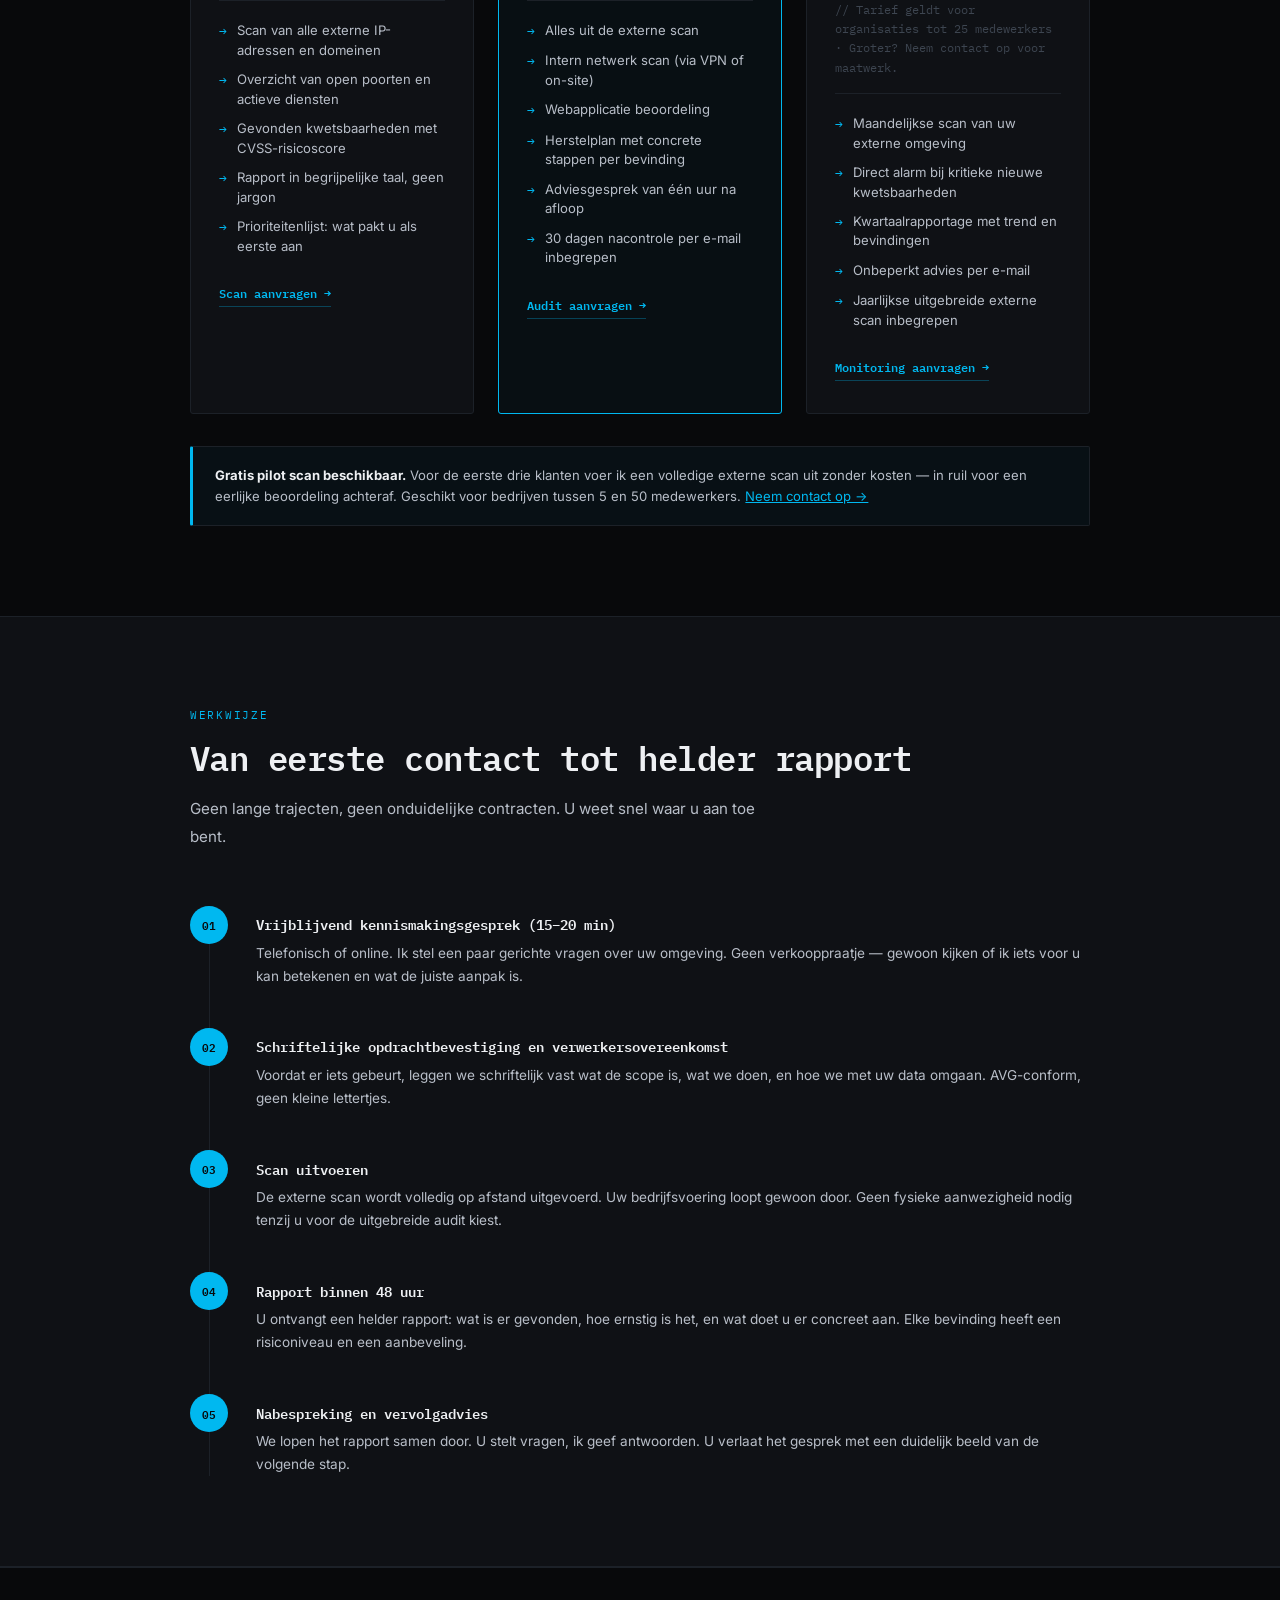
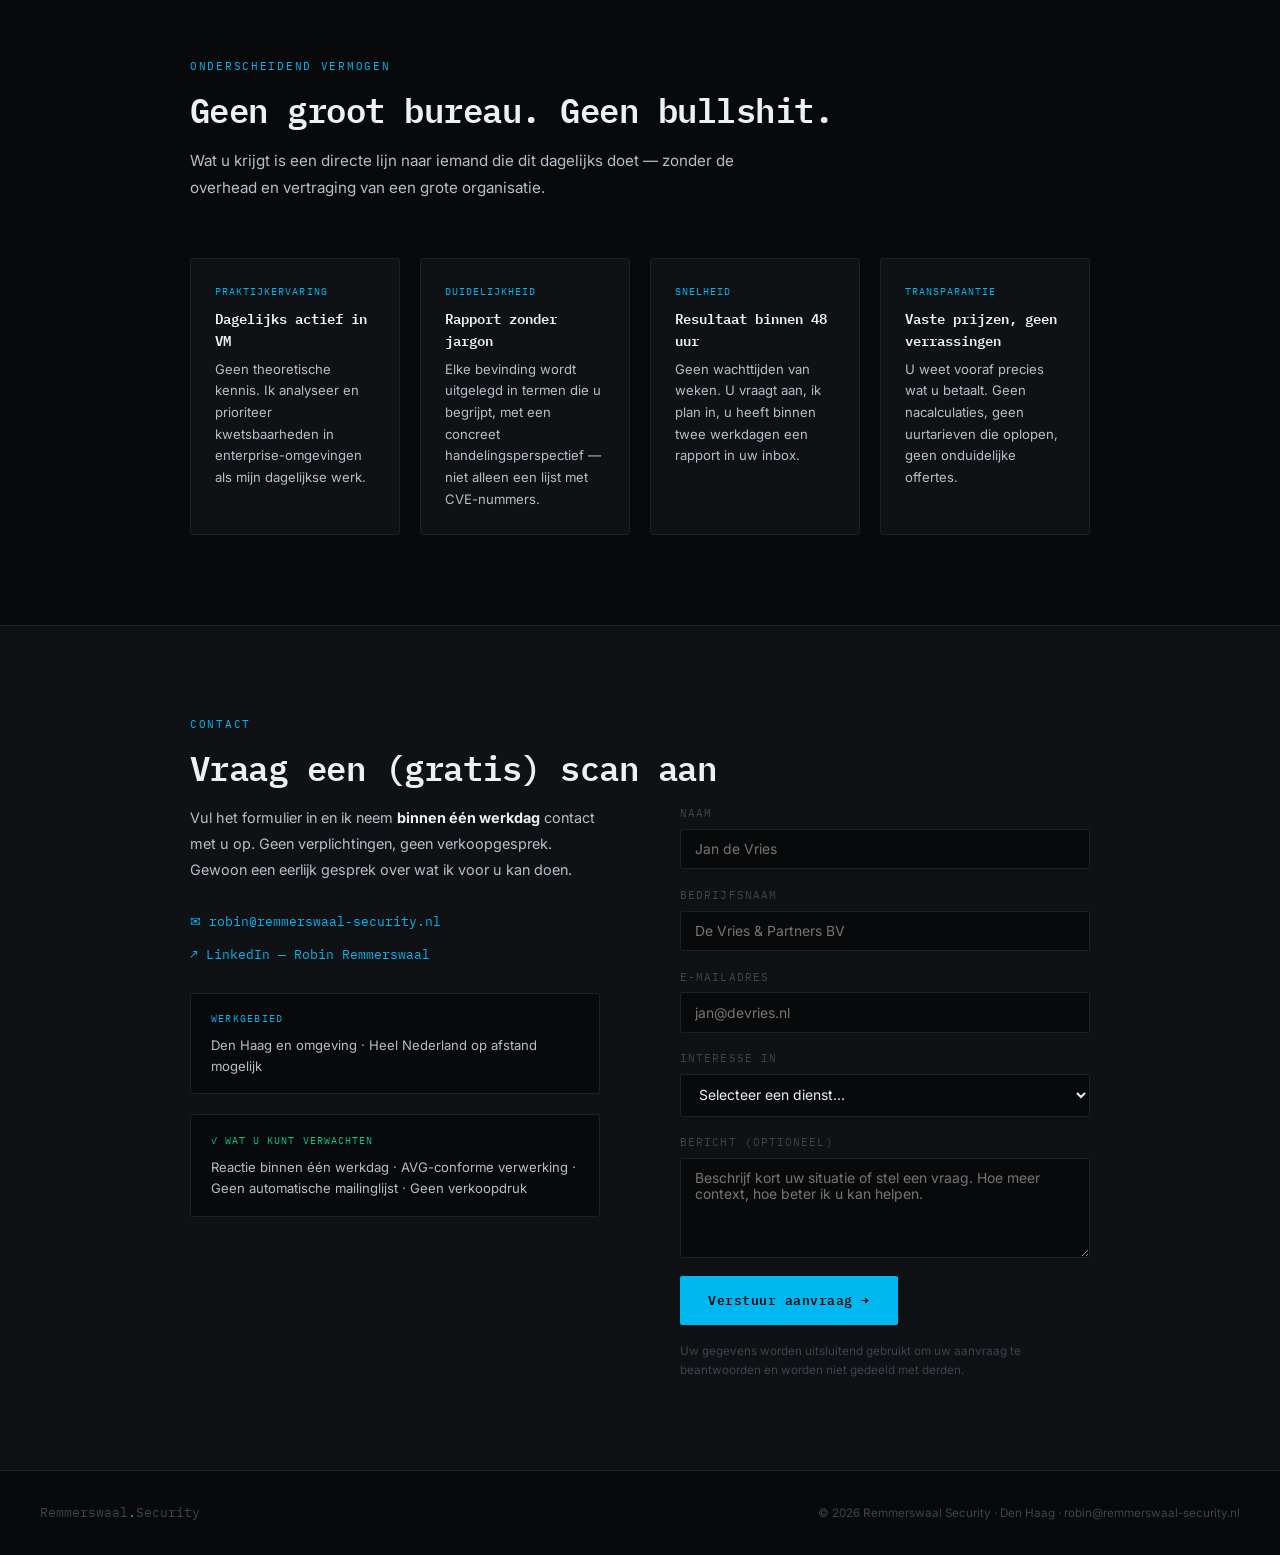
==== commit 44b9b366: "Update monitoring card: jaarlijkse externe scan i.p.v. volledige audit" ====
--- a/index.html
+++ b/index.html
@@ -809,7 +809,7 @@
           <li>Direct alarm bij kritieke nieuwe kwetsbaarheden</li>
           <li>Kwartaalrapportage met trend en bevindingen</li>
           <li>Onbeperkt advies per e-mail</li>
-          <li>Jaarlijkse volledige audit inbegrepen</li>
+          <li>Jaarlijkse uitgebreide externe scan inbegrepen</li>
         </ul>
         <a href="#contact" class="dienst-cta">Monitoring aanvragen →</a>
       </div>
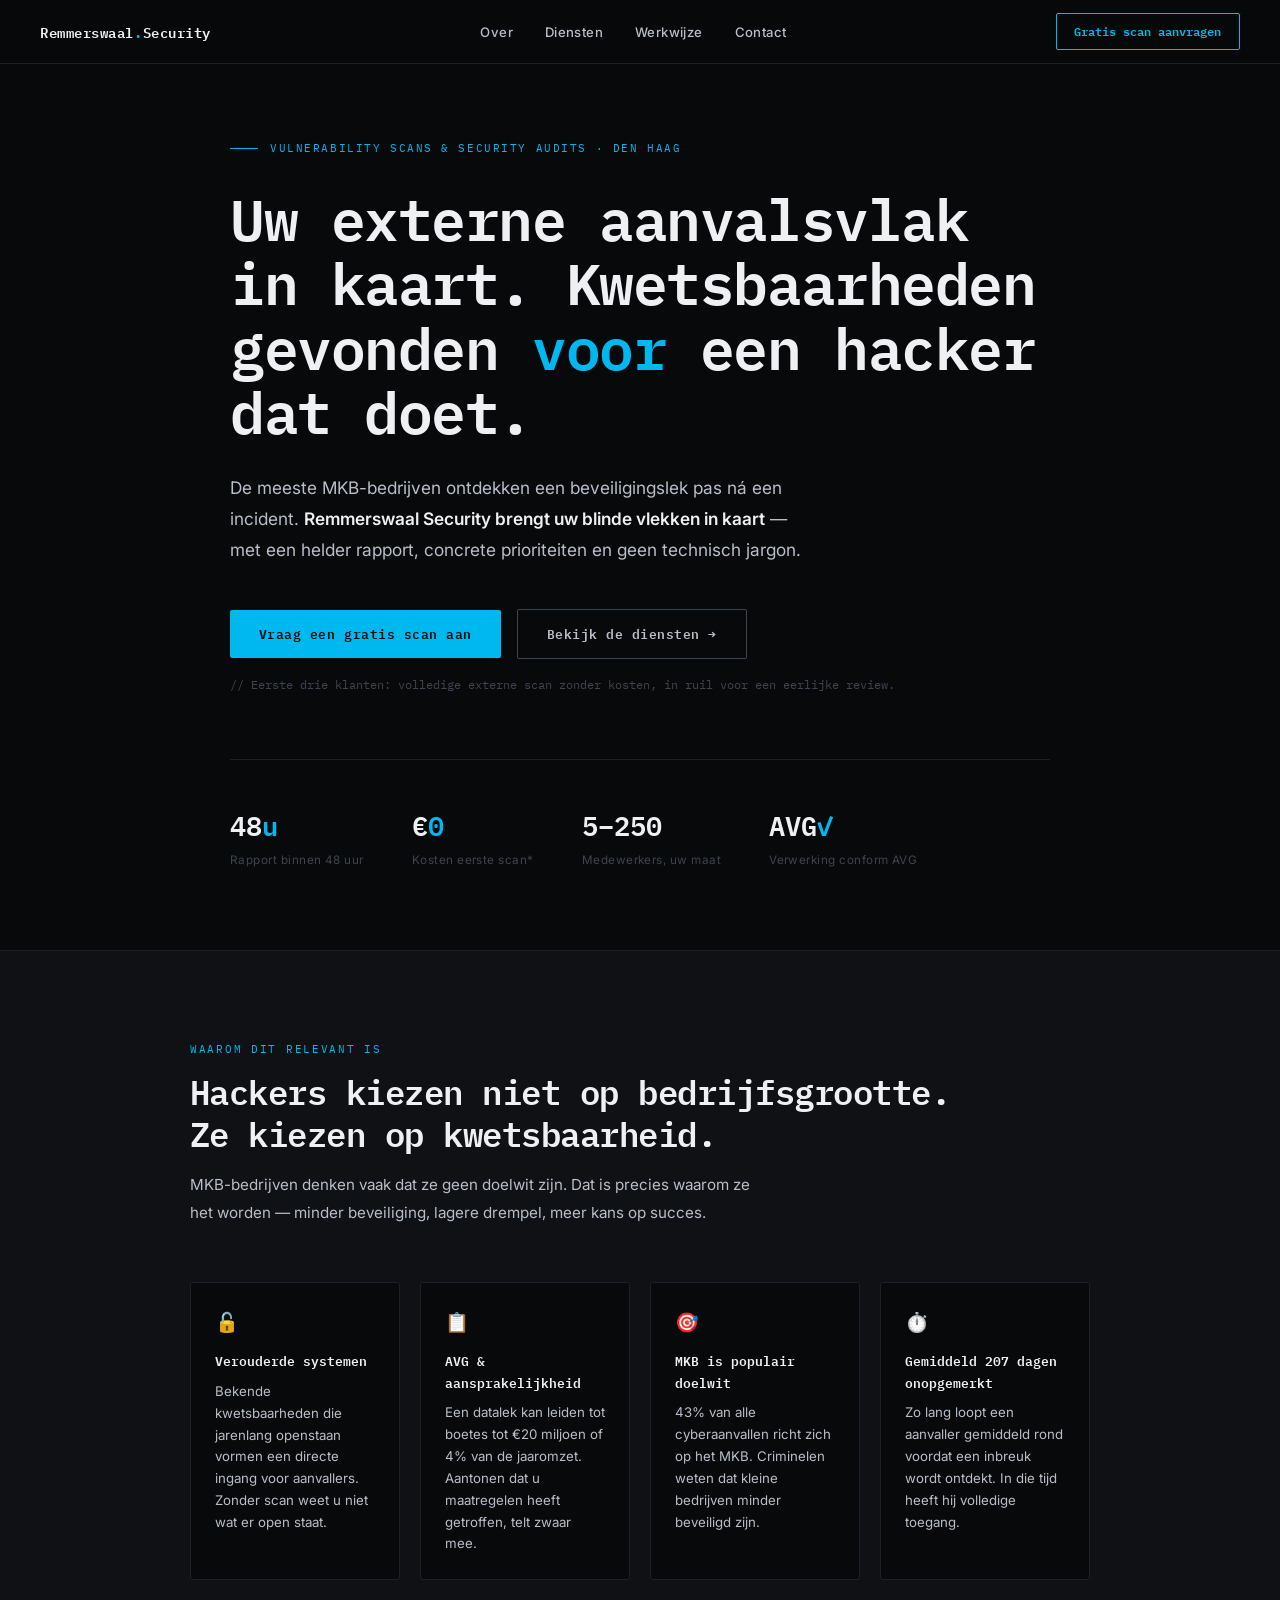
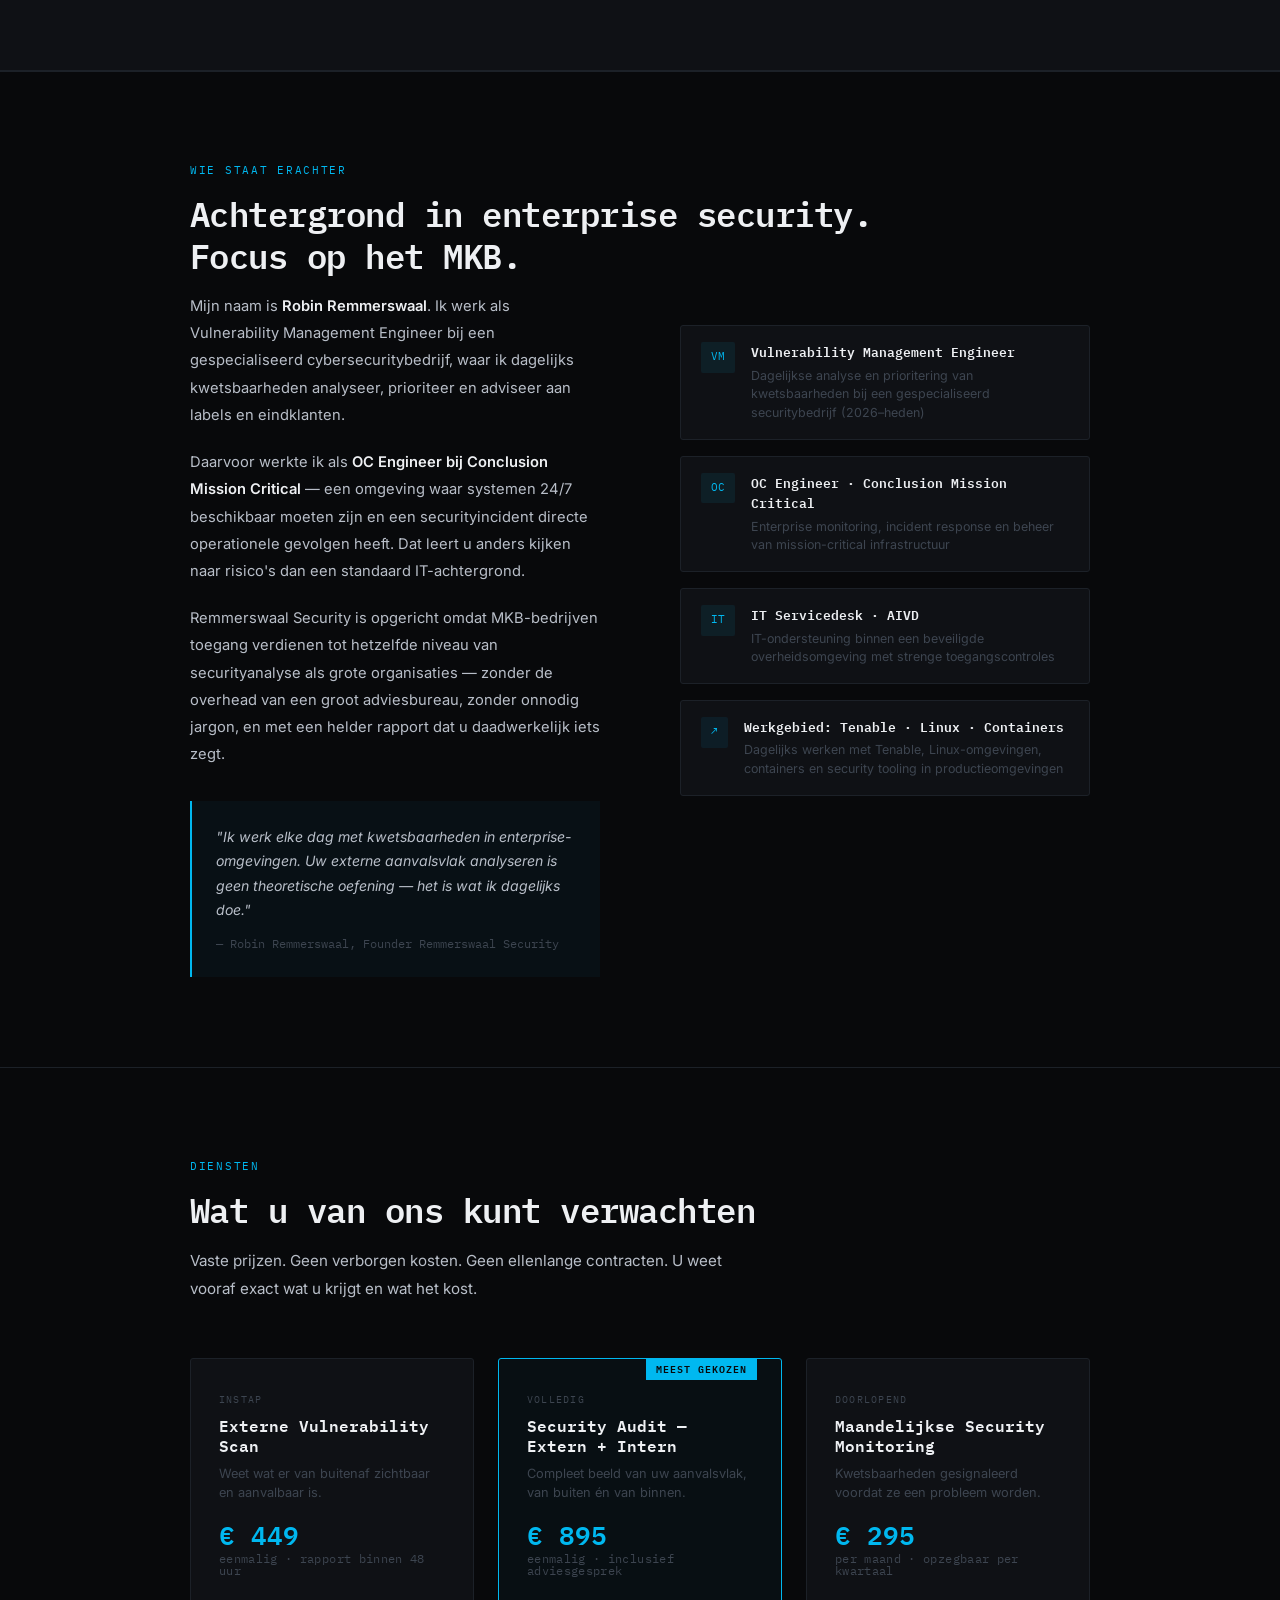
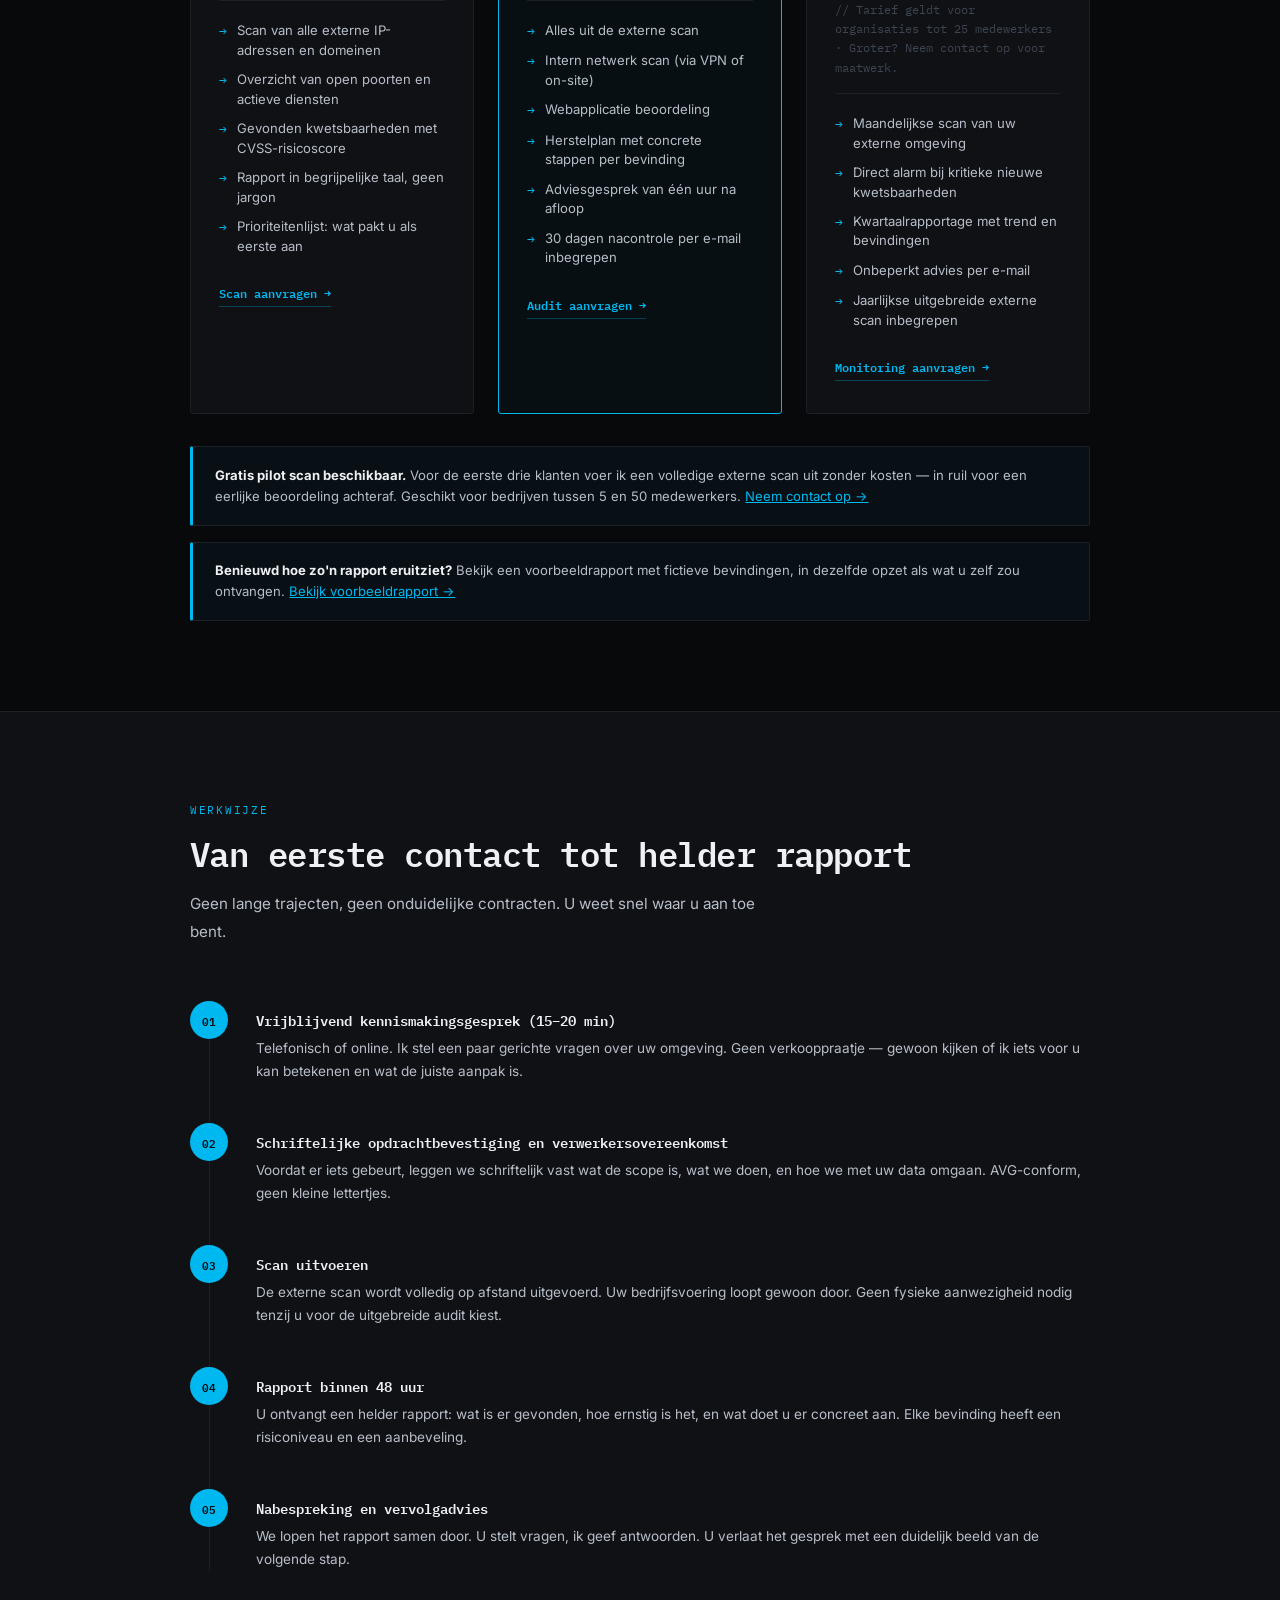
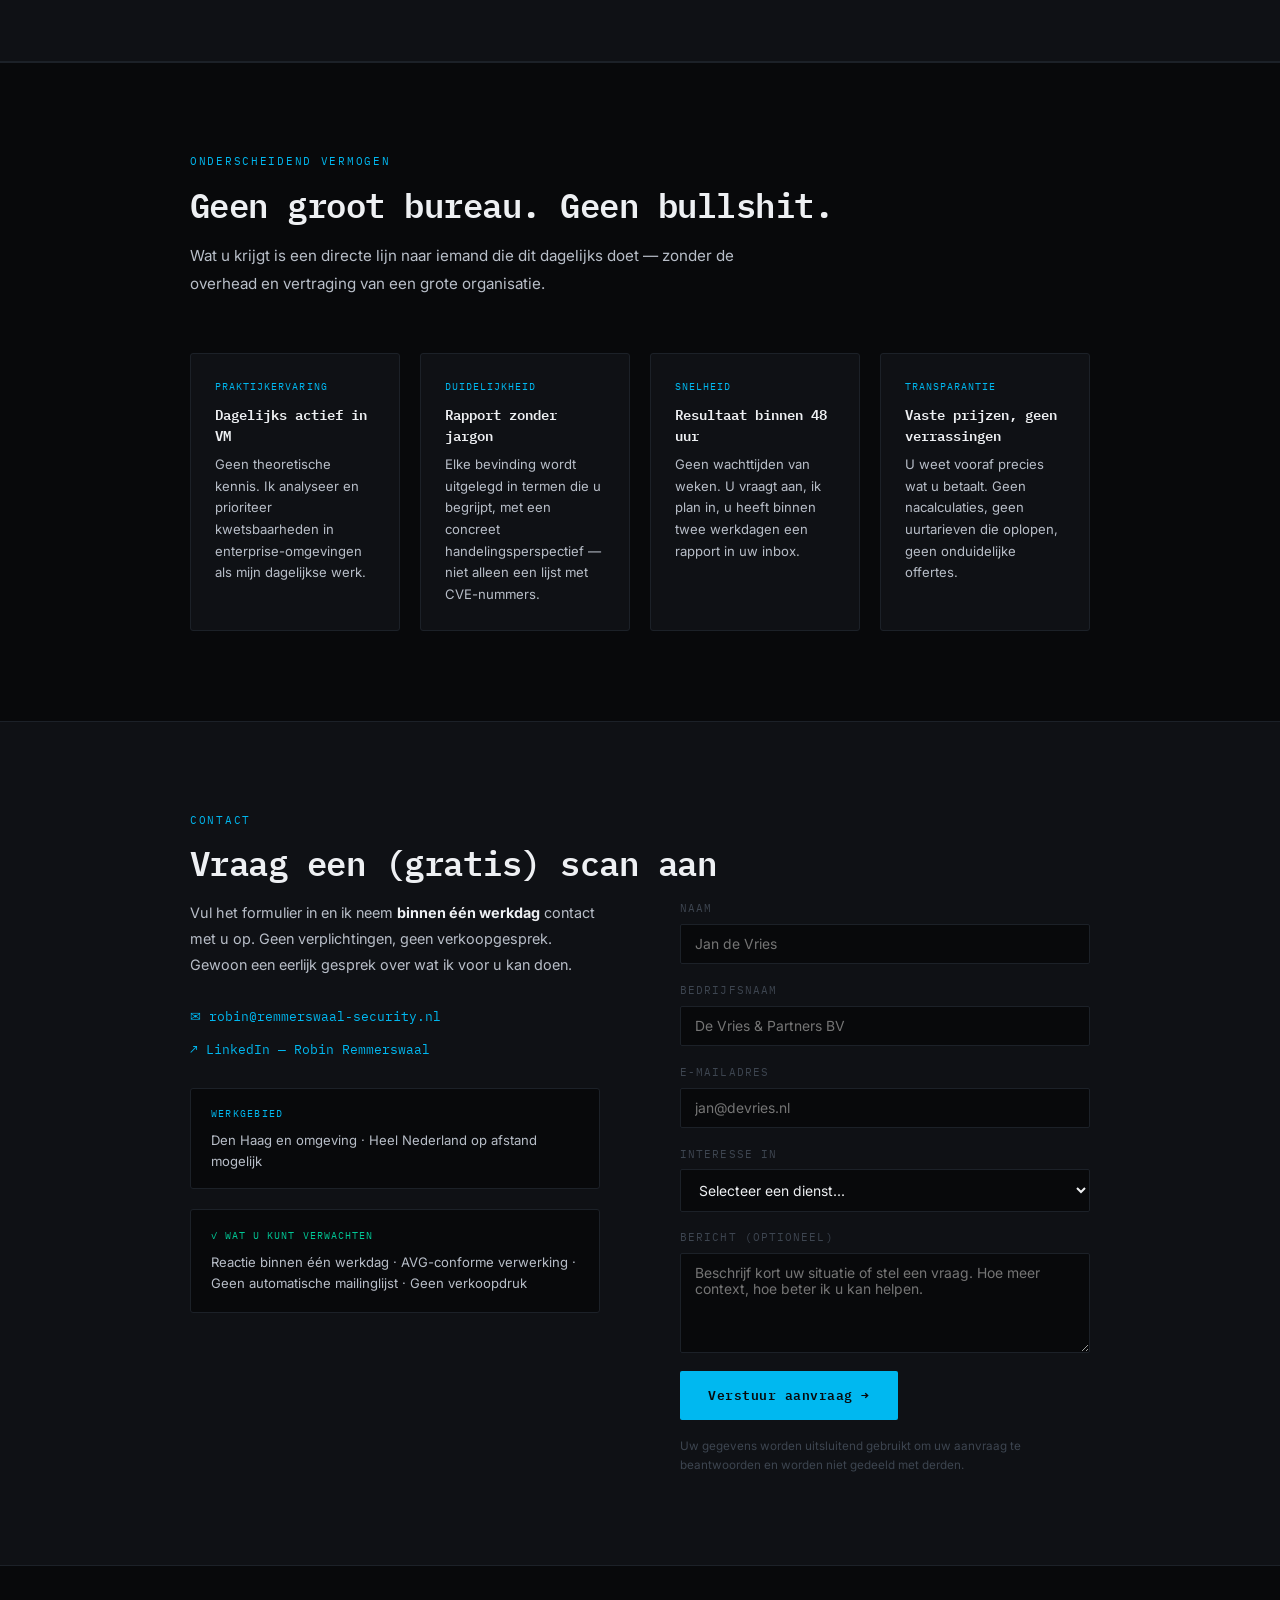
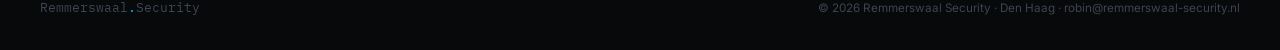
==== commit 9393f926: "Add example scan report and link it from the diensten section Adds voorbeeldrapport.html (fictional " ====
--- a/index.html
+++ b/index.html
@@ -817,6 +817,9 @@
     <div class="dienst-note">
       <strong>Gratis pilot scan beschikbaar.</strong> Voor de eerste drie klanten voer ik een volledige externe scan uit zonder kosten — in ruil voor een eerlijke beoordeling achteraf. Geschikt voor bedrijven tussen 5 en 50 medewerkers. <a href="#contact" style="color:var(--accent);">Neem contact op →</a>
     </div>
+    <div class="dienst-note" style="margin-top:1rem;">
+      <strong>Benieuwd hoe zo'n rapport eruitziet?</strong> Bekijk een voorbeeldrapport met fictieve bevindingen, in dezelfde opzet als wat u zelf zou ontvangen. <a href="voorbeeldrapport.html" style="color:var(--accent);">Bekijk voorbeeldrapport →</a>
+    </div>
   </div>
 </section>
 
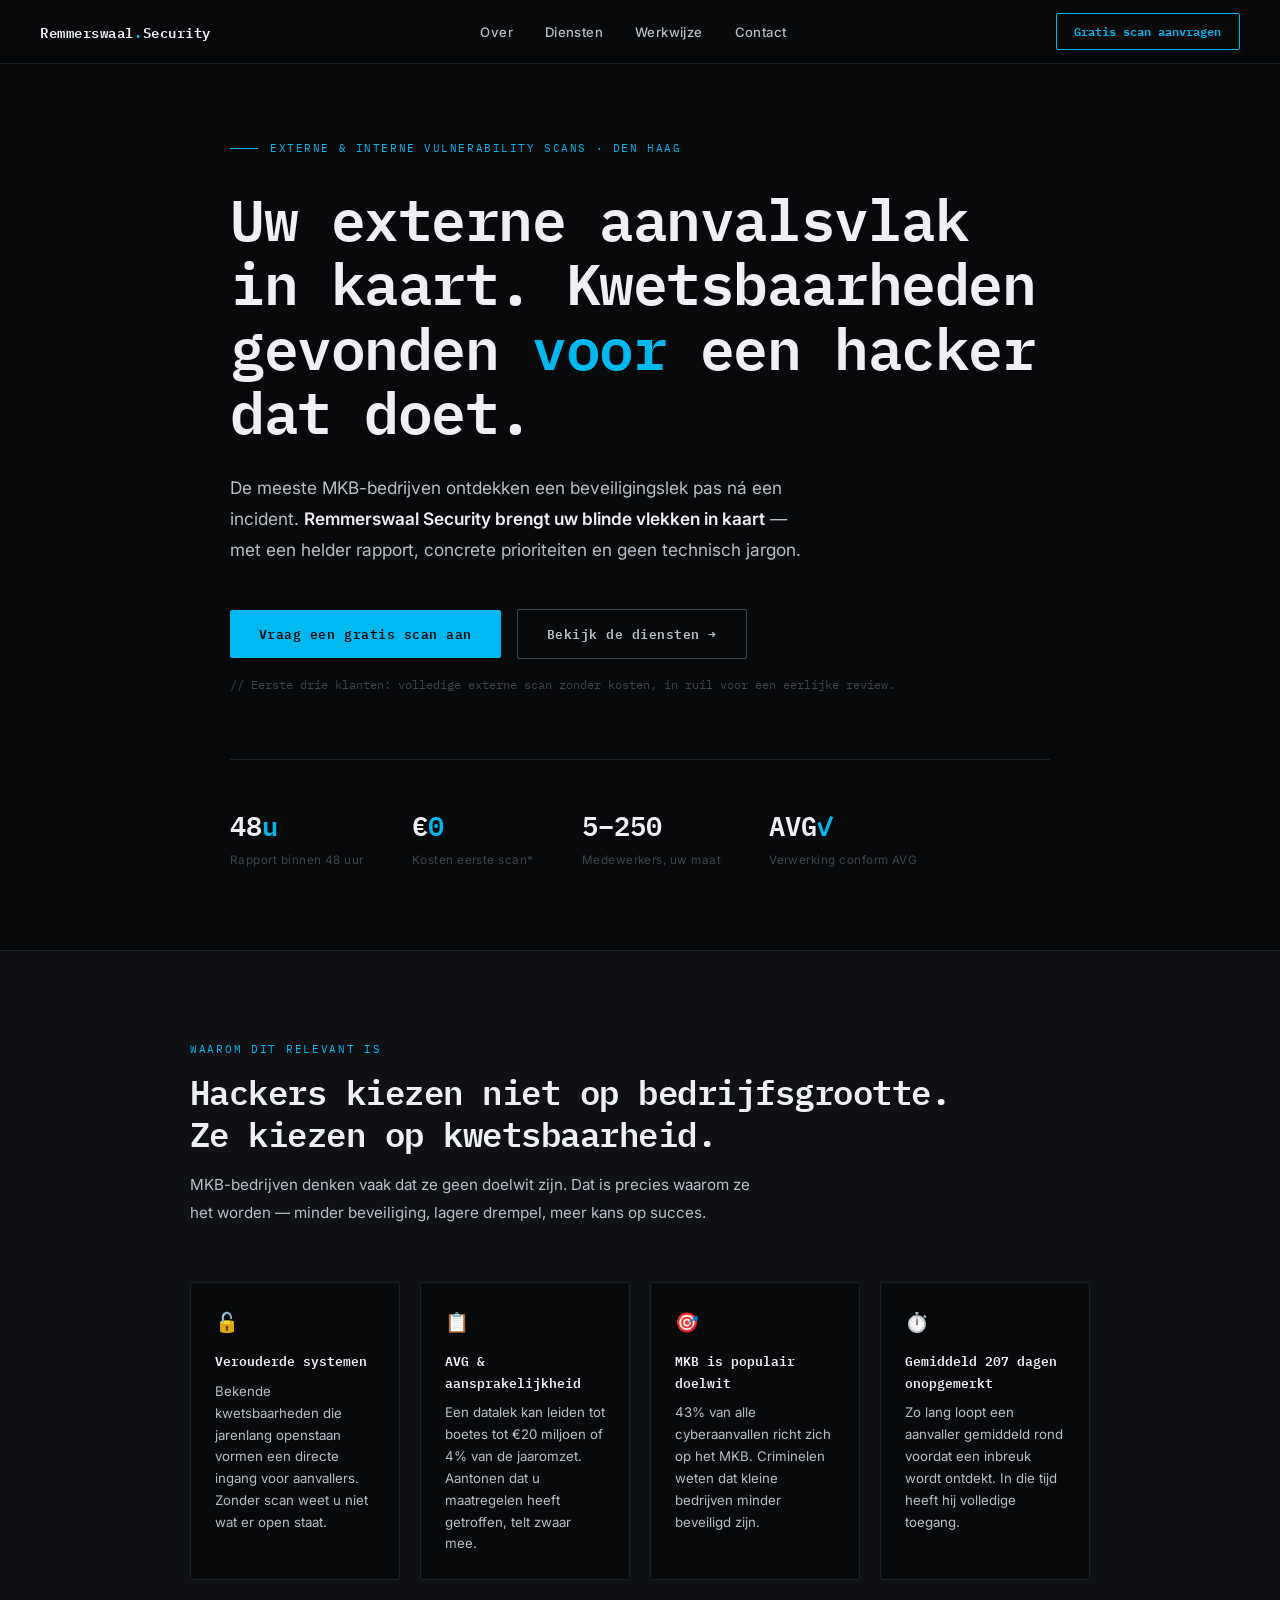
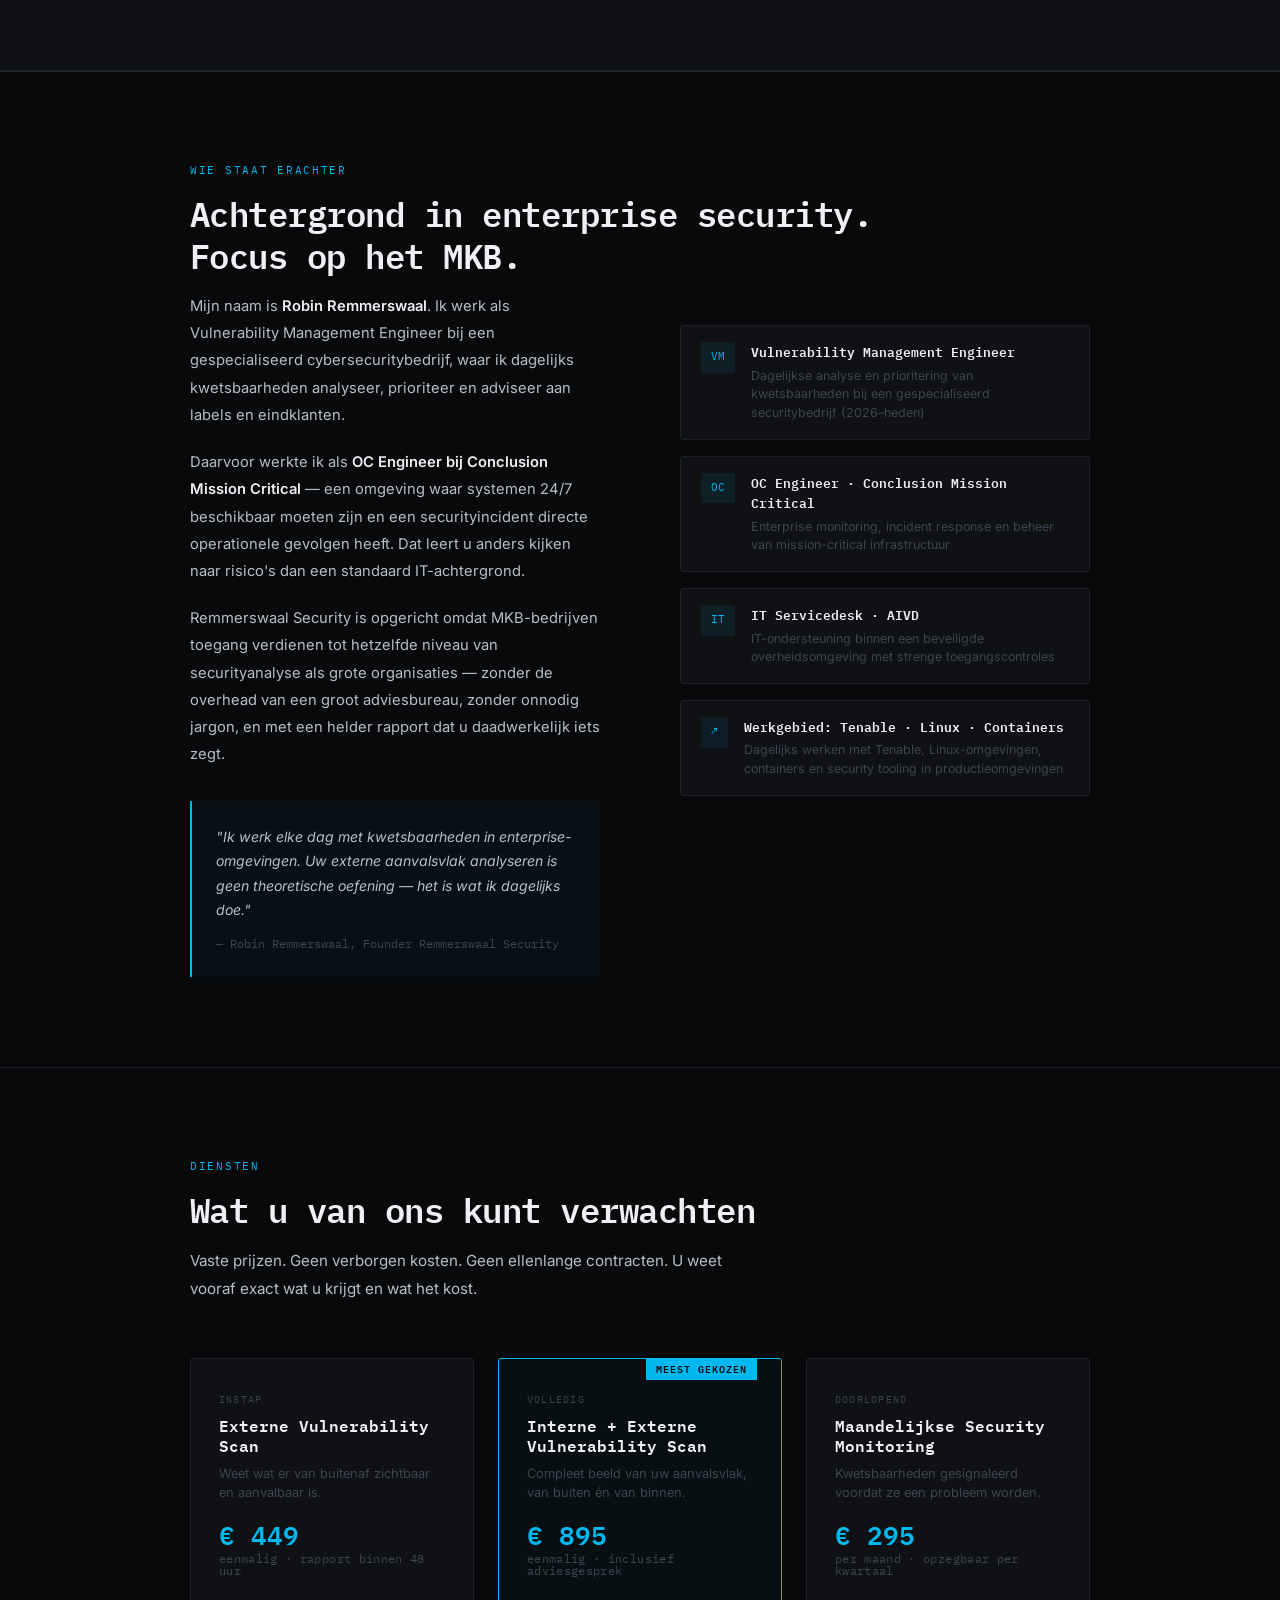
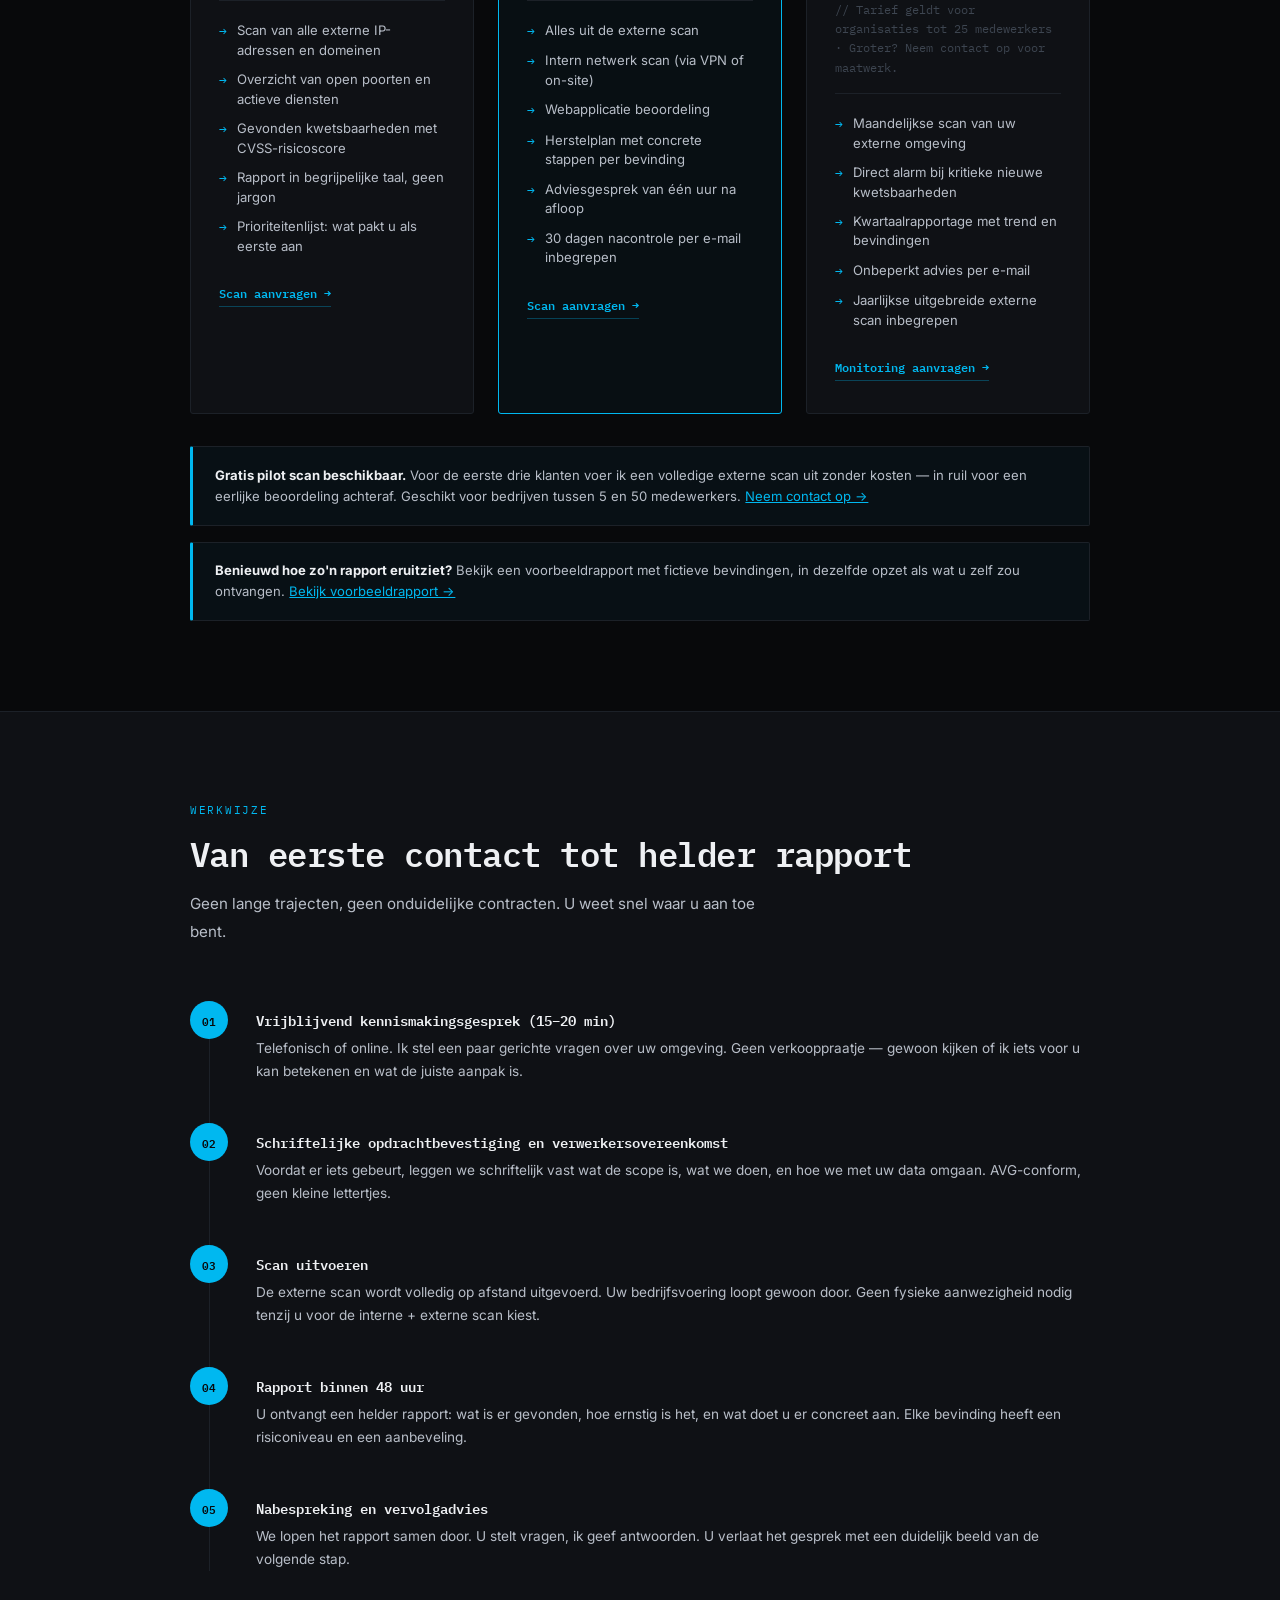
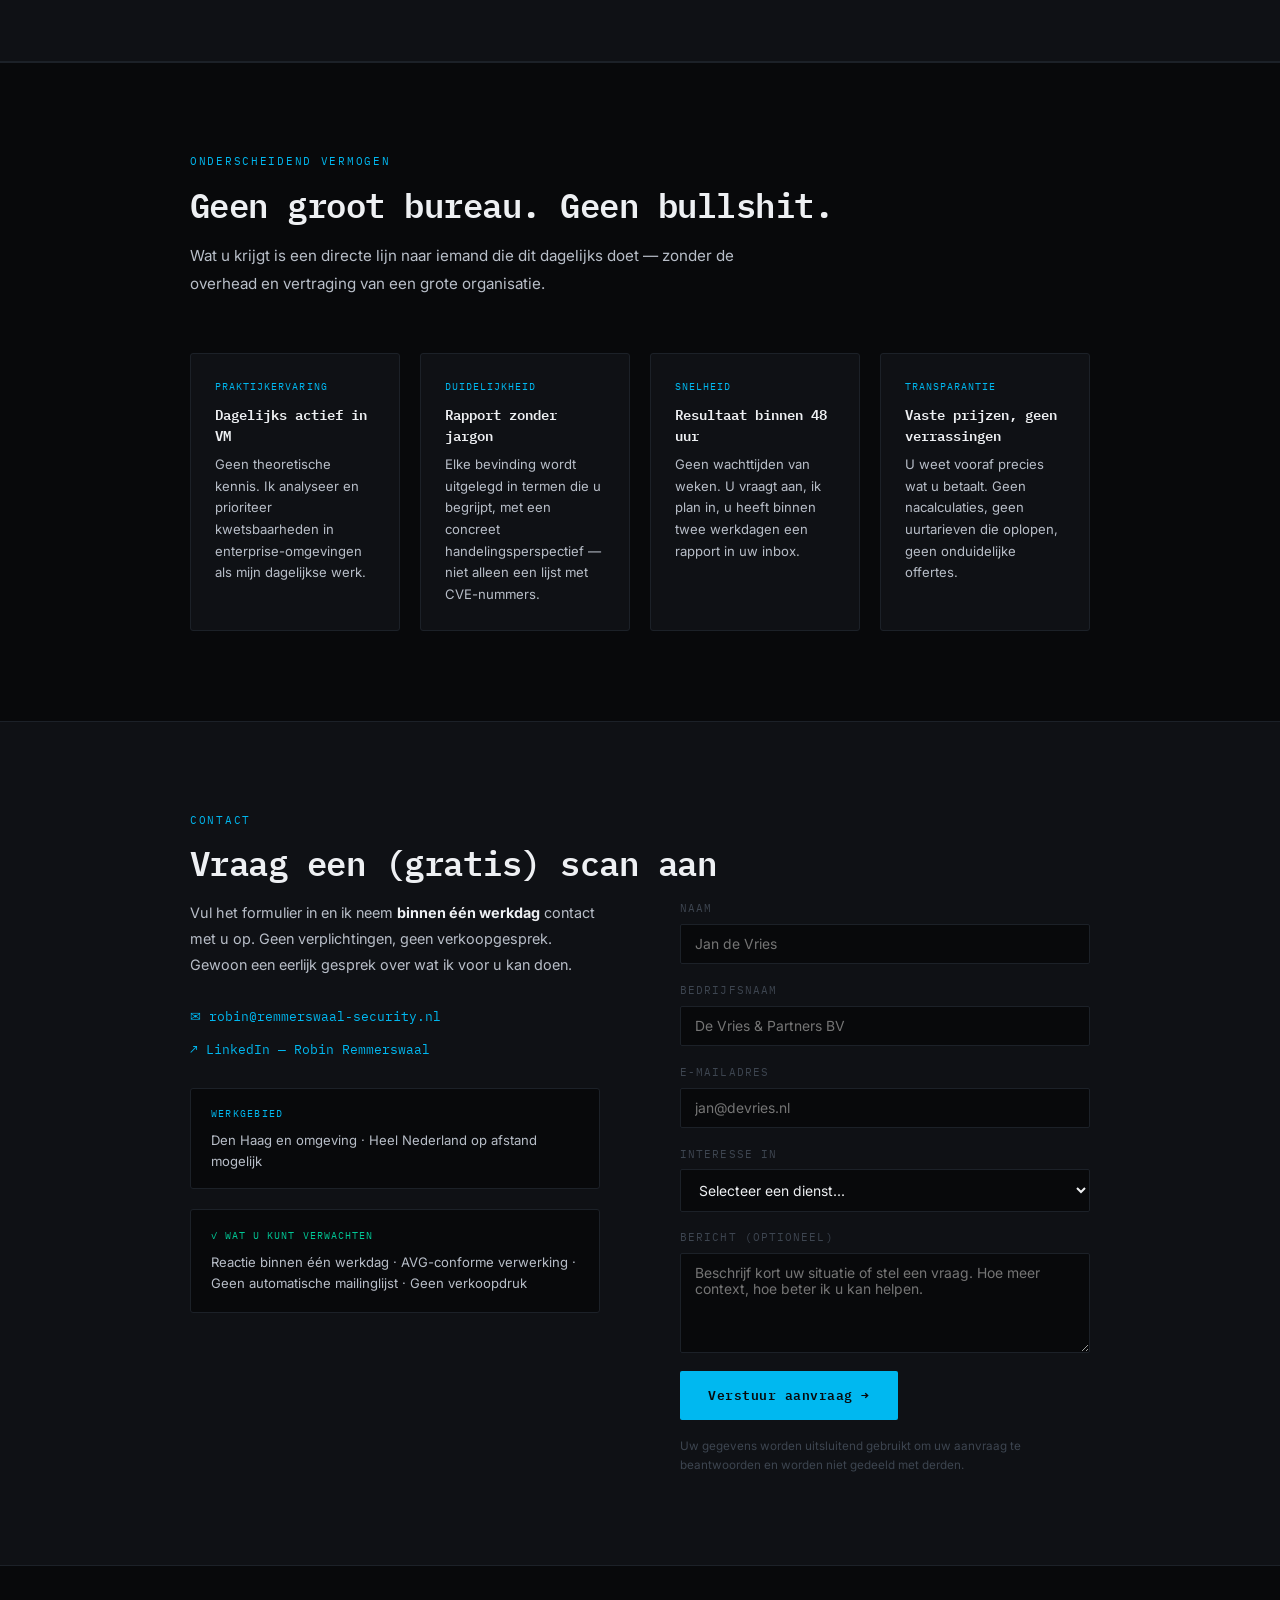
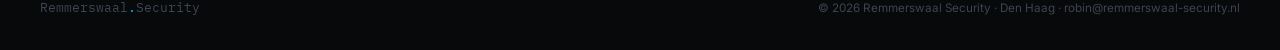
==== commit 3f3ec57f: "Hernoem "Security Audit" pakket naar Interne + Externe Vulnerability Scan Geen audits, alleen scans:" ====
--- a/index.html
+++ b/index.html
@@ -3,8 +3,8 @@
 <head>
   <meta charset="UTF-8" />
   <meta name="viewport" content="width=device-width, initial-scale=1.0" />
-  <title>Remmerswaal Security – Vulnerability Scans & Security Audits voor het MKB</title>
-  <meta name="description" content="Remmerswaal Security voert externe vulnerability scans en security audits uit voor MKB-bedrijven in Den Haag. Helder rapport binnen 48 uur. Geen jargon, wel actie." />
+  <title>Remmerswaal Security – Vulnerability Scans voor het MKB</title>
+  <meta name="description" content="Remmerswaal Security voert externe en interne vulnerability scans uit voor MKB-bedrijven in Den Haag. Helder rapport binnen 48 uur. Geen jargon, wel actie." />
   <link rel="preconnect" href="https://fonts.googleapis.com" />
   <link rel="preconnect" href="https://fonts.gstatic.com" crossorigin />
   <link href="https://fonts.googleapis.com/css2?family=IBM+Plex+Mono:wght@400;600&family=Inter:wght@400;500;600&display=swap" rel="stylesheet" />
@@ -641,7 +641,7 @@
 
 <!-- HERO -->
 <section class="hero">
-  <div class="hero-tag">Vulnerability Scans & Security Audits · Den Haag</div>
+  <div class="hero-tag">Externe & Interne Vulnerability Scans · Den Haag</div>
   <h1>Uw externe aanvals&shy;vlak<br/>in kaart. Kwetsbaar&shy;heden<br/>gevonden <em>voor</em> een hacker dat doet.</h1>
   <p class="hero-sub">
     De meeste MKB-bedrijven ontdekken een beveiligingslek pas ná een incident. <strong>Remmerswaal Security brengt uw blinde vlekken in kaart</strong> — met een helder rapport, concrete prioriteiten en geen technisch jargon.
@@ -783,7 +783,7 @@
       <div class="dienst-card featured">
         <div class="featured-badge">Meest gekozen</div>
         <div class="dienst-tier">Volledig</div>
-        <h3>Security Audit — Extern + Intern</h3>
+        <h3>Interne + Externe Vulnerability Scan</h3>
         <div class="tagline">Compleet beeld van uw aanvalsvlak, van buiten én van binnen.</div>
         <div class="dienst-price">€ 895 <small>eenmalig · inclusief adviesgesprek</small></div>
         <div class="dienst-divider"></div>
@@ -795,7 +795,7 @@
           <li>Adviesgesprek van één uur na afloop</li>
           <li>30 dagen nacontrole per e-mail inbegrepen</li>
         </ul>
-        <a href="#contact" class="dienst-cta">Audit aanvragen →</a>
+        <a href="#contact" class="dienst-cta">Scan aanvragen →</a>
       </div>
       <div class="dienst-card">
         <div class="dienst-tier">Doorlopend</div>
@@ -848,7 +848,7 @@
         <div class="step-num">03</div>
         <div class="step-body">
           <h3>Scan uitvoeren</h3>
-          <p>De externe scan wordt volledig op afstand uitgevoerd. Uw bedrijfsvoering loopt gewoon door. Geen fysieke aanwezigheid nodig tenzij u voor de uitgebreide audit kiest.</p>
+          <p>De externe scan wordt volledig op afstand uitgevoerd. Uw bedrijfsvoering loopt gewoon door. Geen fysieke aanwezigheid nodig tenzij u voor de interne + externe scan kiest.</p>
         </div>
       </div>
       <div class="step">
@@ -942,7 +942,7 @@
             <option value="">Selecteer een dienst...</option>
             <option value="gratis-pilot">Gratis pilot scan (eerste 3 klanten)</option>
             <option value="extern">Externe Vulnerability Scan (€449)</option>
-            <option value="audit">Security Audit Extern + Intern (€895)</option>
+            <option value="scan-intern-extern">Interne + Externe Vulnerability Scan (€895)</option>
             <option value="monitoring">Maandelijkse Security Monitoring (€295/mnd)</option>
             <option value="advies">Vraag / overleg</option>
           </select>
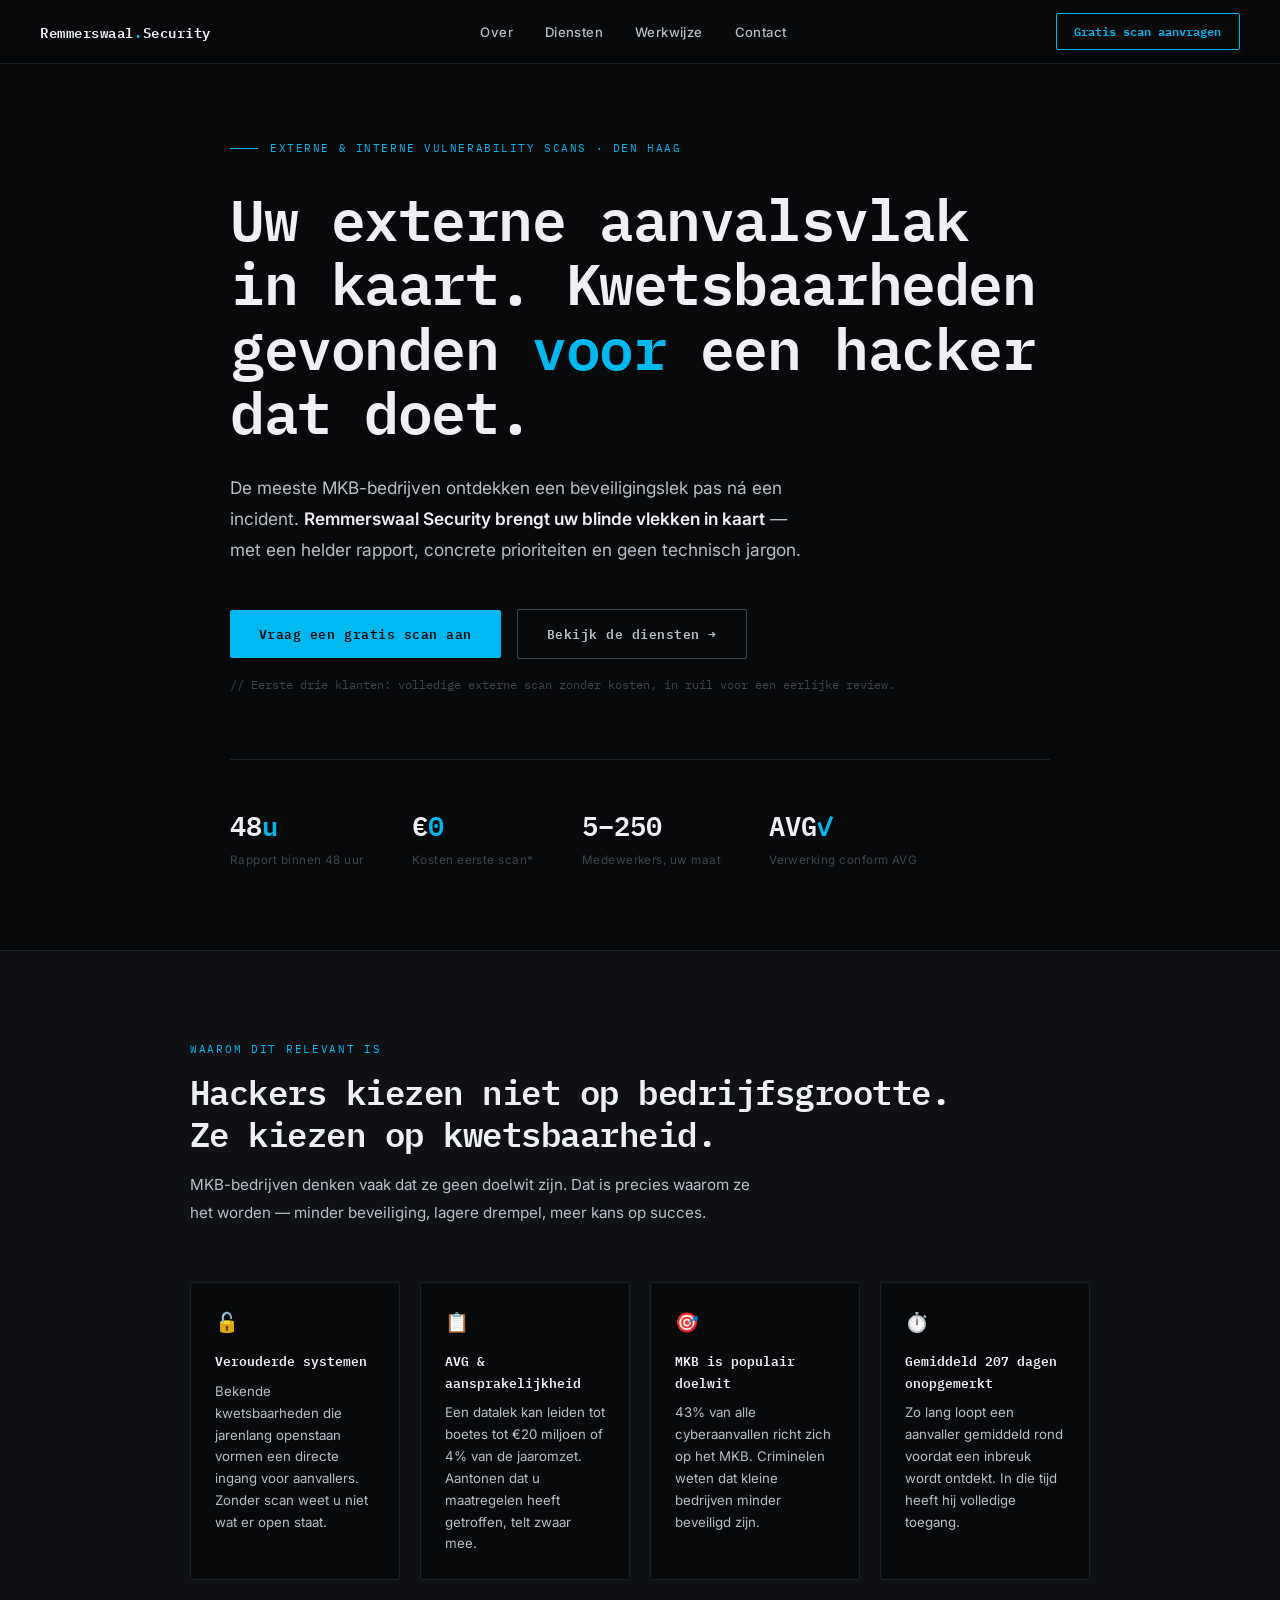
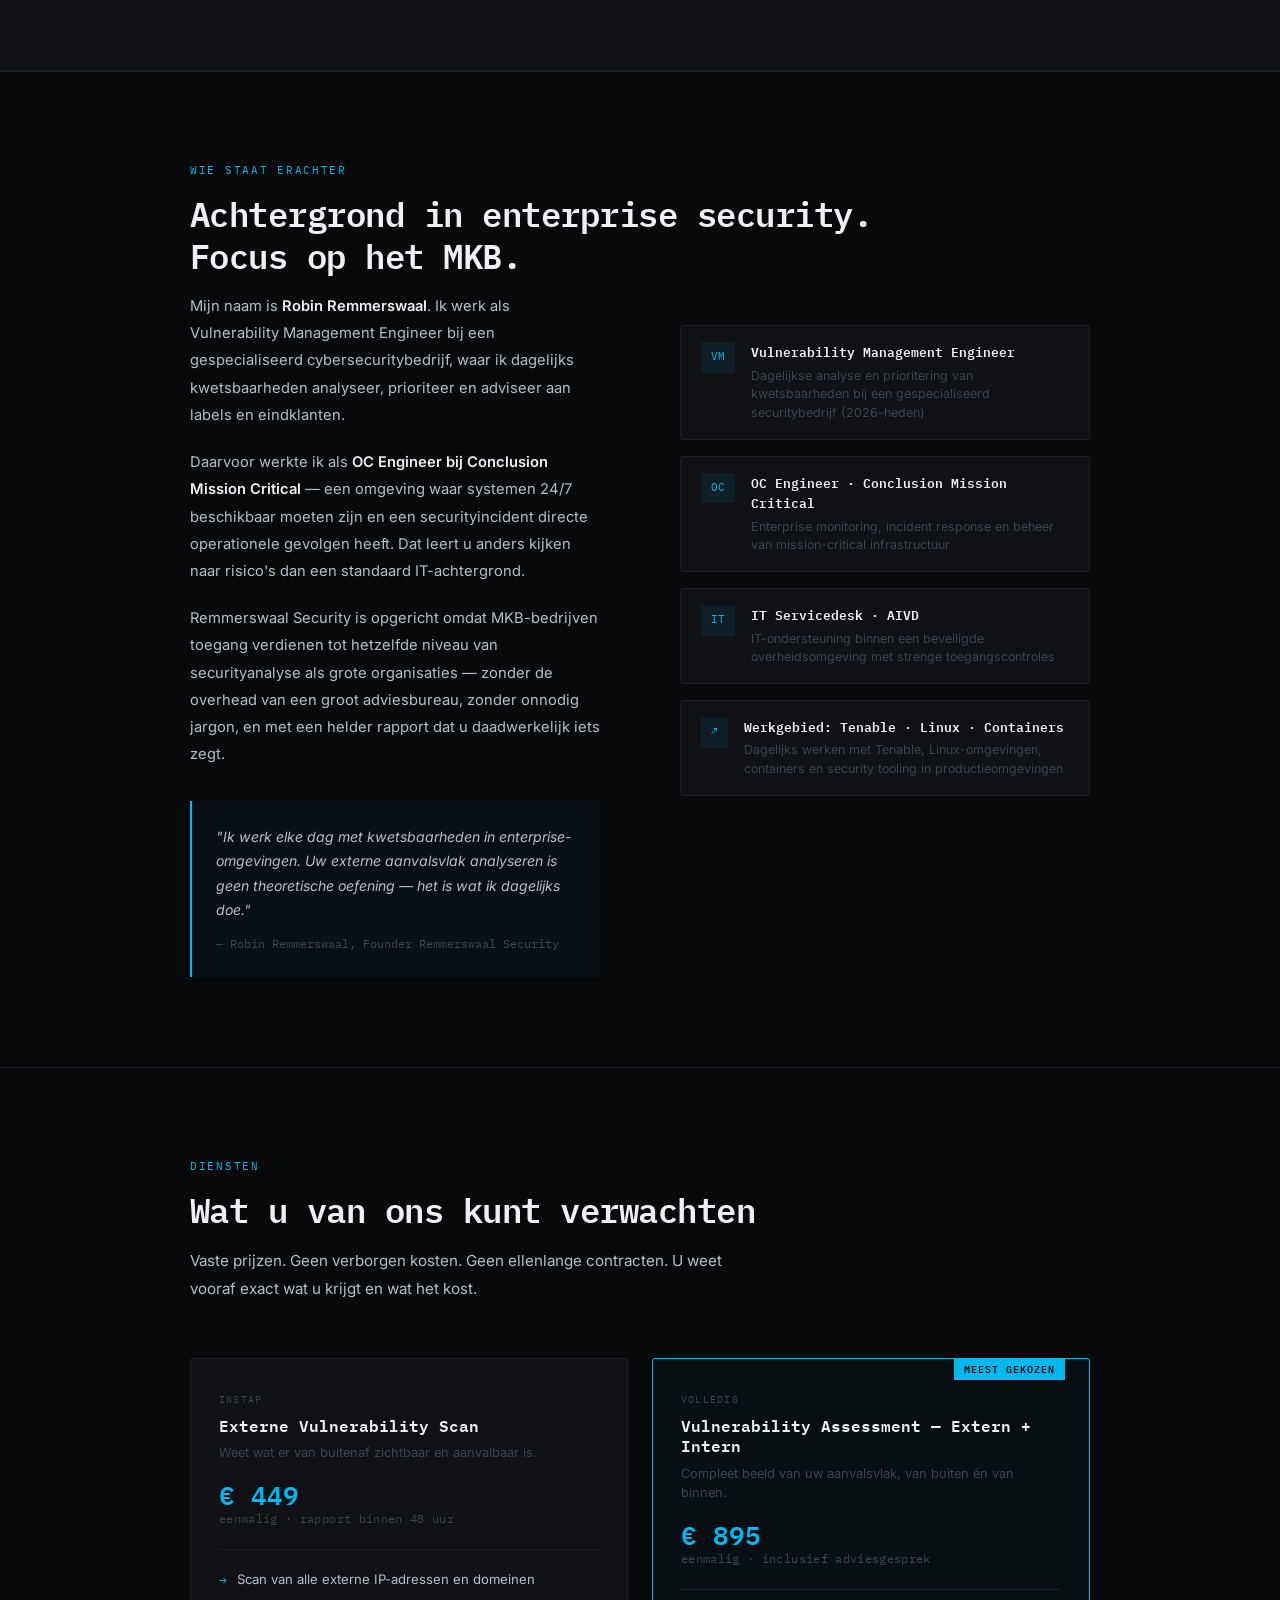
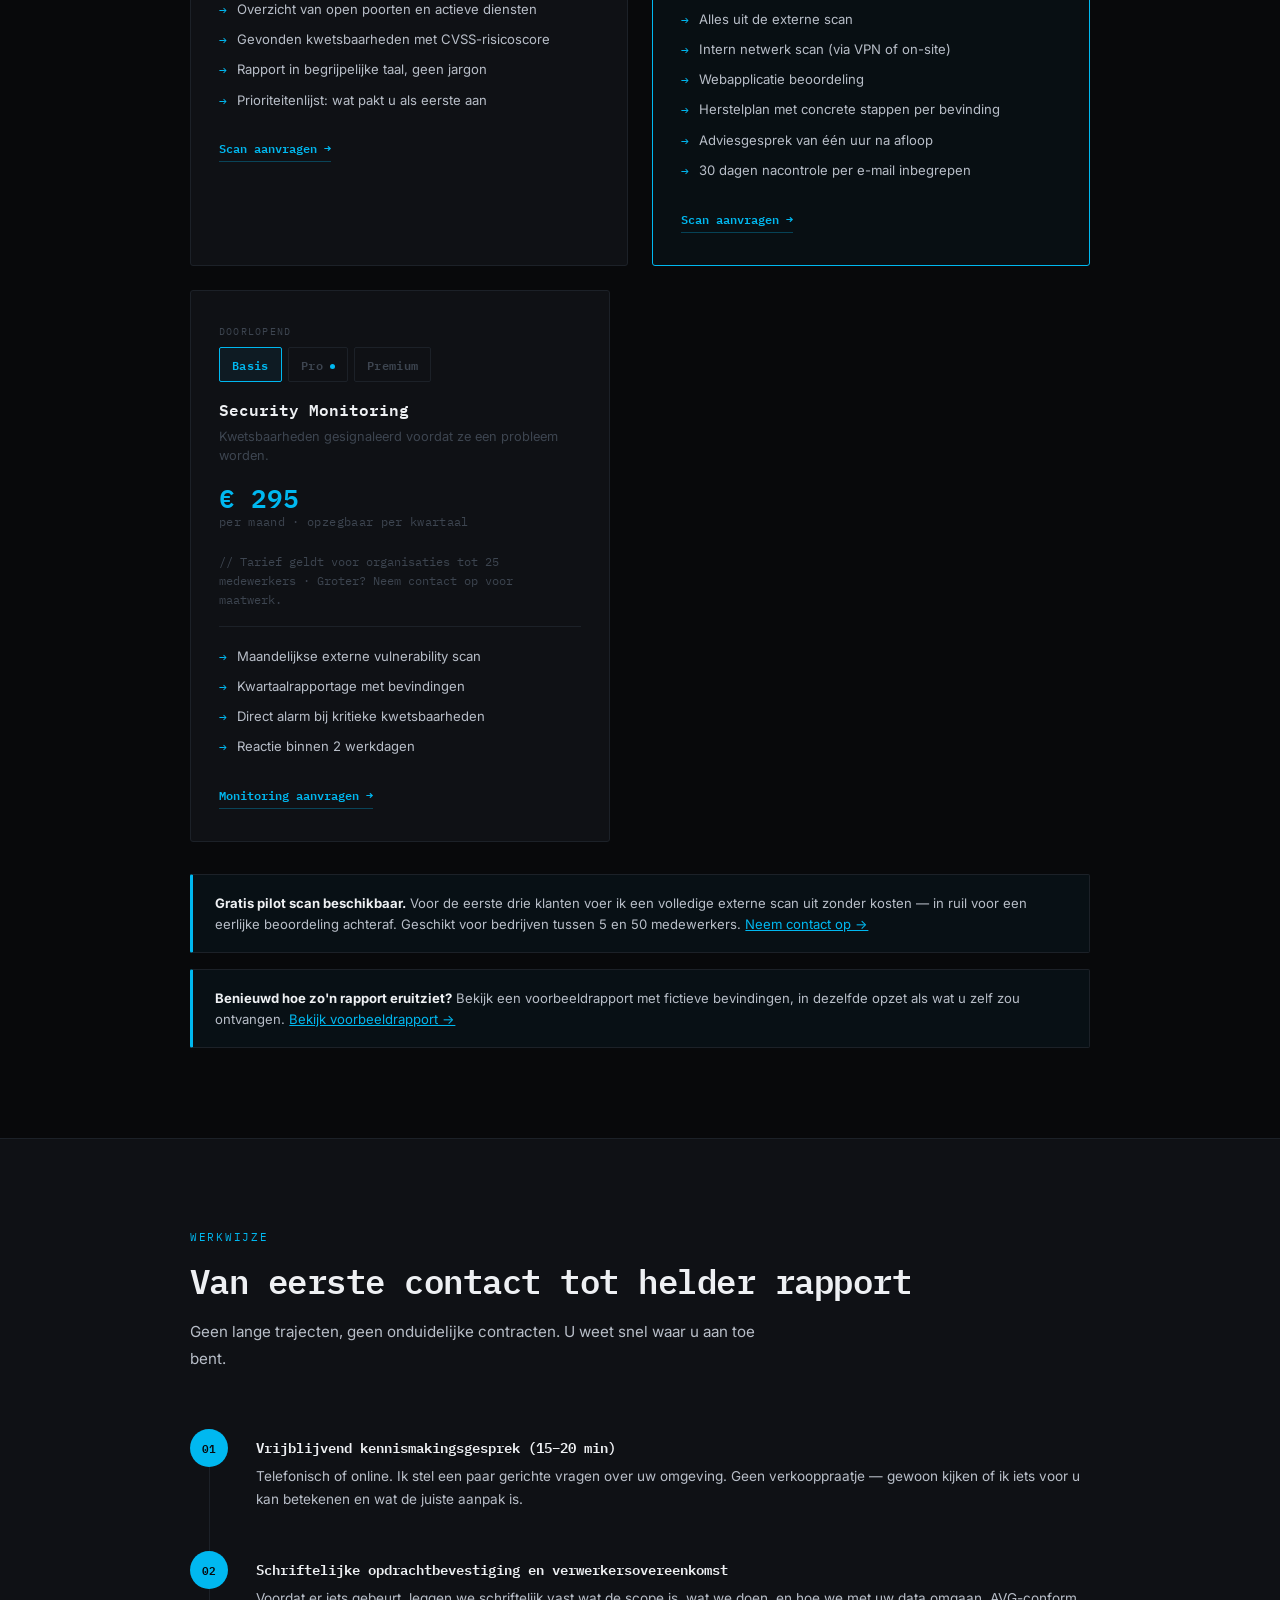
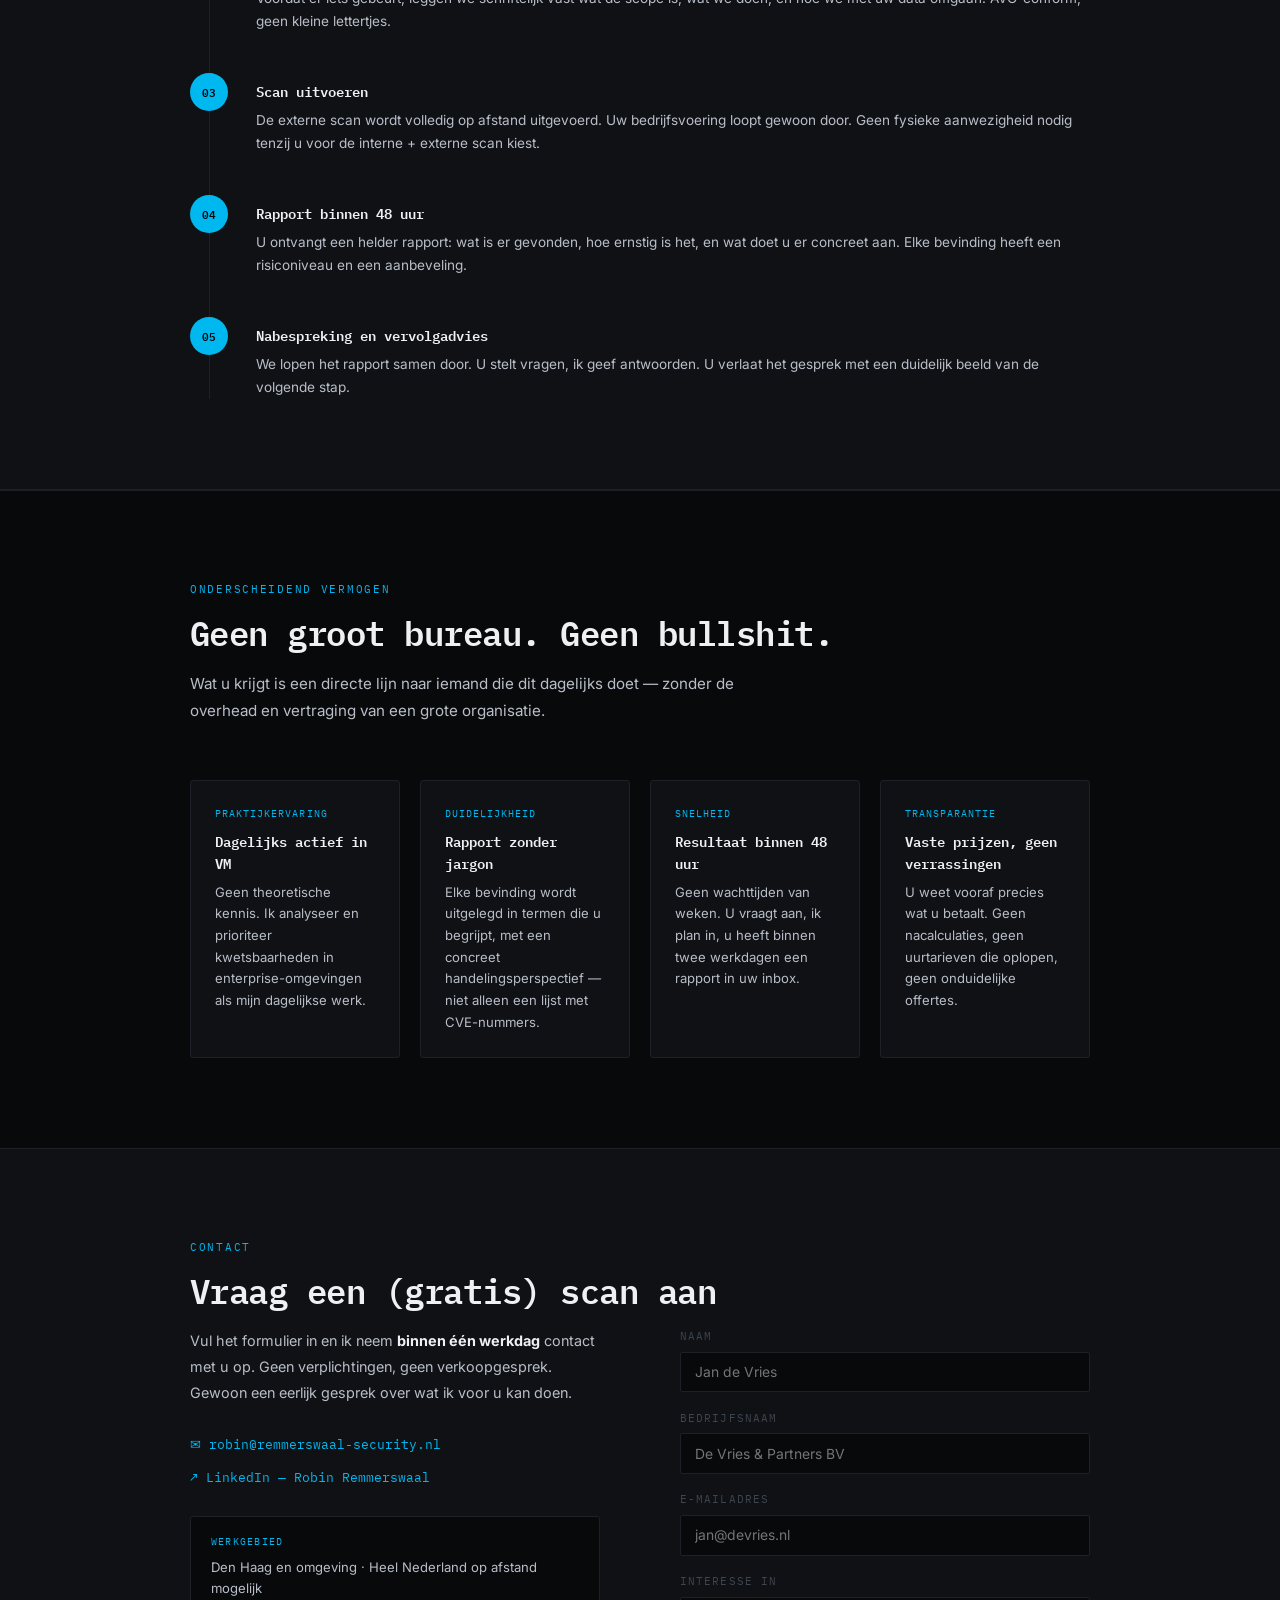
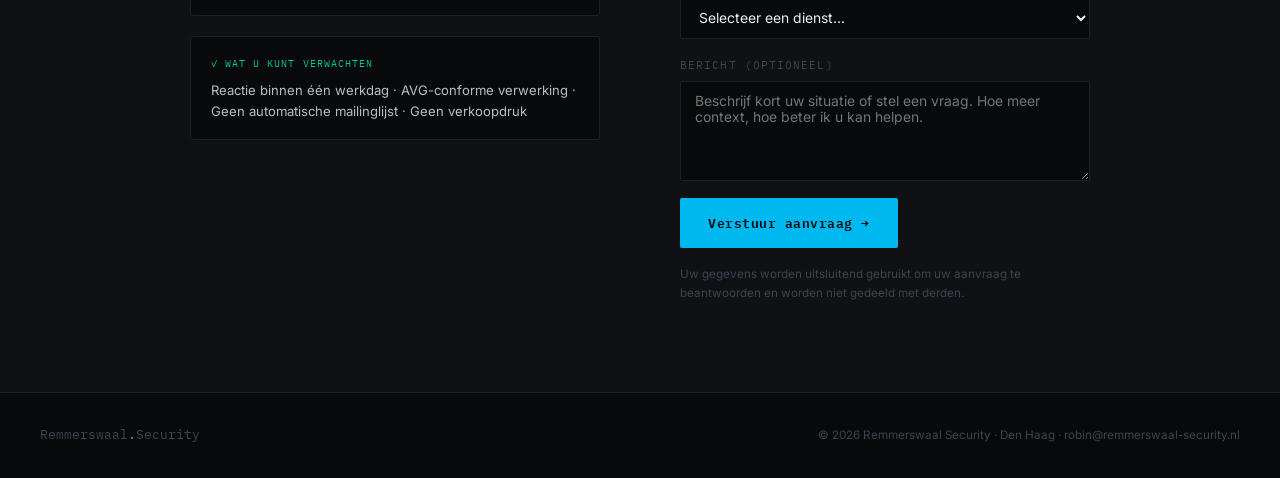
==== commit 019605cc: "Herstructureer diensten-sectie: assessment hernoemd, monitoring naar tabs - Kaart 2 hernoemd naar "V" ====
--- a/index.html
+++ b/index.html
@@ -431,6 +431,41 @@
       color: var(--text);
     }
     .dienst-note strong { color: var(--white); }
+
+    .diensten-grid + .diensten-grid { margin-top: 1.5rem; }
+    .dienst-card-monitoring { max-width: 420px; }
+    .dienst-tabs {
+      display: flex;
+      gap: 0.4rem;
+      margin-bottom: 1.1rem;
+    }
+    .dienst-tab {
+      font-family: var(--mono);
+      font-size: 0.72rem;
+      font-weight: 600;
+      letter-spacing: 0.03em;
+      color: var(--muted);
+      background: transparent;
+      border: 1px solid var(--border);
+      border-radius: 2px;
+      padding: 0.4rem 0.75rem;
+      cursor: pointer;
+      transition: border-color 0.2s, color 0.2s;
+    }
+    .dienst-tab:hover { color: var(--text); border-color: var(--accent2); }
+    .dienst-tab.is-active {
+      color: var(--accent);
+      border-color: var(--accent);
+      background: rgba(0,184,240,0.06);
+    }
+    .dienst-tab-dot {
+      display: inline-block;
+      width: 5px; height: 5px;
+      border-radius: 50%;
+      background: var(--accent);
+      margin-left: 0.4rem;
+      vertical-align: middle;
+    }
 
     /* ── HOE HET WERKT ── */
     .hoe { background: var(--panel); border-top: 1px solid var(--border); border-bottom: 1px solid var(--border); }
@@ -783,7 +818,7 @@
       <div class="dienst-card featured">
         <div class="featured-badge">Meest gekozen</div>
         <div class="dienst-tier">Volledig</div>
-        <h3>Interne + Externe Vulnerability Scan</h3>
+        <h3>Vulnerability Assessment — Extern + Intern</h3>
         <div class="tagline">Compleet beeld van uw aanvalsvlak, van buiten én van binnen.</div>
         <div class="dienst-price">€ 895 <small>eenmalig · inclusief adviesgesprek</small></div>
         <div class="dienst-divider"></div>
@@ -797,19 +832,41 @@
         </ul>
         <a href="#contact" class="dienst-cta">Scan aanvragen →</a>
       </div>
-      <div class="dienst-card">
+    </div>
+    <div class="diensten-grid">
+      <div class="dienst-card dienst-card-monitoring">
         <div class="dienst-tier">Doorlopend</div>
-        <h3>Maandelijkse Security Monitoring</h3>
+        <div class="dienst-tabs" role="tablist" aria-label="Monitoring pakketten">
+          <button type="button" class="dienst-tab is-active" data-tab="basis" role="tab" aria-selected="true">Basis</button>
+          <button type="button" class="dienst-tab" data-tab="pro" role="tab" aria-selected="false">Pro<span class="dienst-tab-dot" aria-hidden="true"></span></button>
+          <button type="button" class="dienst-tab" data-tab="premium" role="tab" aria-selected="false">Premium</button>
+        </div>
+        <h3>Security Monitoring</h3>
         <div class="tagline">Kwetsbaarheden gesignaleerd voordat ze een probleem worden.</div>
-        <div class="dienst-price">€ 295 <small>per maand · opzegbaar per kwartaal</small></div>
+        <div class="dienst-price">
+          <span class="dienst-tab-panel" data-tab-panel="basis">€ 295 <small>per maand · opzegbaar per kwartaal</small></span>
+          <span class="dienst-tab-panel" data-tab-panel="pro" style="display:none;">€ 495 <small>per maand · opzegbaar per kwartaal</small></span>
+          <span class="dienst-tab-panel" data-tab-panel="premium" style="display:none;">€ 695 <small>per maand · opzegbaar per kwartaal</small></span>
+        </div>
         <div style="font-size:0.75rem;color:var(--muted);margin-bottom:1rem;font-family:var(--mono);">// Tarief geldt voor organisaties tot 25 medewerkers · Groter? Neem contact op voor maatwerk.</div>
         <div class="dienst-divider"></div>
-        <ul>
-          <li>Maandelijkse scan van uw externe omgeving</li>
-          <li>Direct alarm bij kritieke nieuwe kwetsbaarheden</li>
-          <li>Kwartaalrapportage met trend en bevindingen</li>
-          <li>Onbeperkt advies per e-mail</li>
-          <li>Jaarlijkse uitgebreide externe scan inbegrepen</li>
+        <ul class="dienst-tab-panel" data-tab-panel="basis">
+          <li>Maandelijkse externe vulnerability scan</li>
+          <li>Kwartaalrapportage met bevindingen</li>
+          <li>Direct alarm bij kritieke kwetsbaarheden</li>
+          <li>Reactie binnen 2 werkdagen</li>
+        </ul>
+        <ul class="dienst-tab-panel" data-tab-panel="pro" style="display:none;">
+          <li>Alles uit Basis Monitoring</li>
+          <li>Intern netwerk scan per kwartaal</li>
+          <li>Onbeperkt advies via e-mail</li>
+          <li>Reactie binnen 1 werkdag</li>
+        </ul>
+        <ul class="dienst-tab-panel" data-tab-panel="premium" style="display:none;">
+          <li>Alles uit Pro Monitoring</li>
+          <li>Persoonlijk telefoonnummer</li>
+          <li>24/7 bereikbaar bij calamiteiten</li>
+          <li>Hoogste prioriteit response</li>
         </ul>
         <a href="#contact" class="dienst-cta">Monitoring aanvragen →</a>
       </div>
@@ -943,7 +1000,9 @@
             <option value="gratis-pilot">Gratis pilot scan (eerste 3 klanten)</option>
             <option value="extern">Externe Vulnerability Scan (€449)</option>
             <option value="scan-intern-extern">Interne + Externe Vulnerability Scan (€895)</option>
-            <option value="monitoring">Maandelijkse Security Monitoring (€295/mnd)</option>
+            <option value="monitoring-basis">Basis Monitoring (€295/mnd)</option>
+            <option value="monitoring-pro">Pro Monitoring (€495/mnd)</option>
+            <option value="monitoring-premium">Premium Monitoring (€695/mnd)</option>
             <option value="advies">Vraag / overleg</option>
           </select>
         </div>
@@ -964,5 +1023,27 @@
   <p>© 2026 Remmerswaal Security · Den Haag · robin@remmerswaal-security.nl</p>
 </footer>
 
+<script>
+  var monitoringCard = document.querySelector('.dienst-card-monitoring');
+  if (monitoringCard) {
+    var tabButtons = monitoringCard.querySelectorAll('.dienst-tab');
+    tabButtons.forEach(function (button) {
+      button.addEventListener('click', function () {
+        var target = button.getAttribute('data-tab');
+
+        tabButtons.forEach(function (btn) {
+          var isActive = btn === button;
+          btn.classList.toggle('is-active', isActive);
+          btn.setAttribute('aria-selected', isActive ? 'true' : 'false');
+        });
+
+        monitoringCard.querySelectorAll('.dienst-tab-panel').forEach(function (panel) {
+          panel.style.display = panel.getAttribute('data-tab-panel') === target ? '' : 'none';
+        });
+      });
+    });
+  }
+</script>
+
 </body>
 </html>
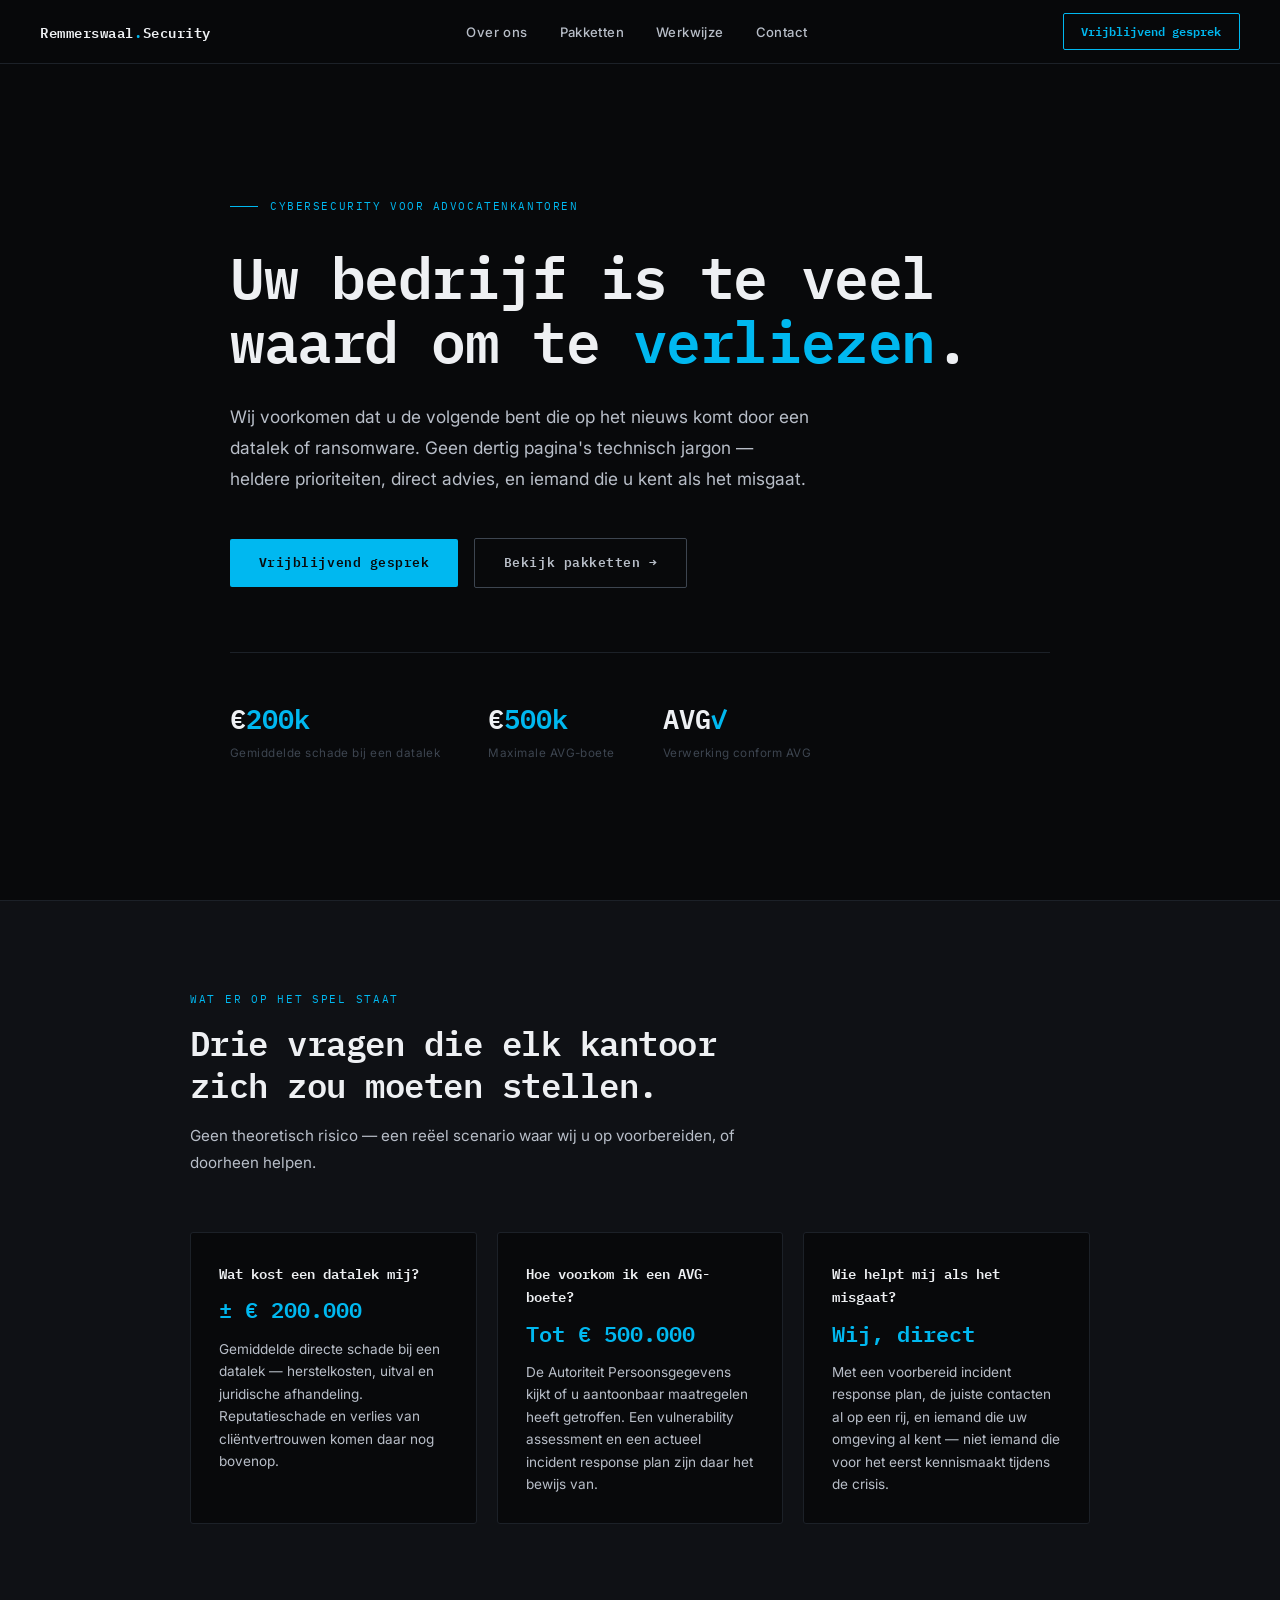
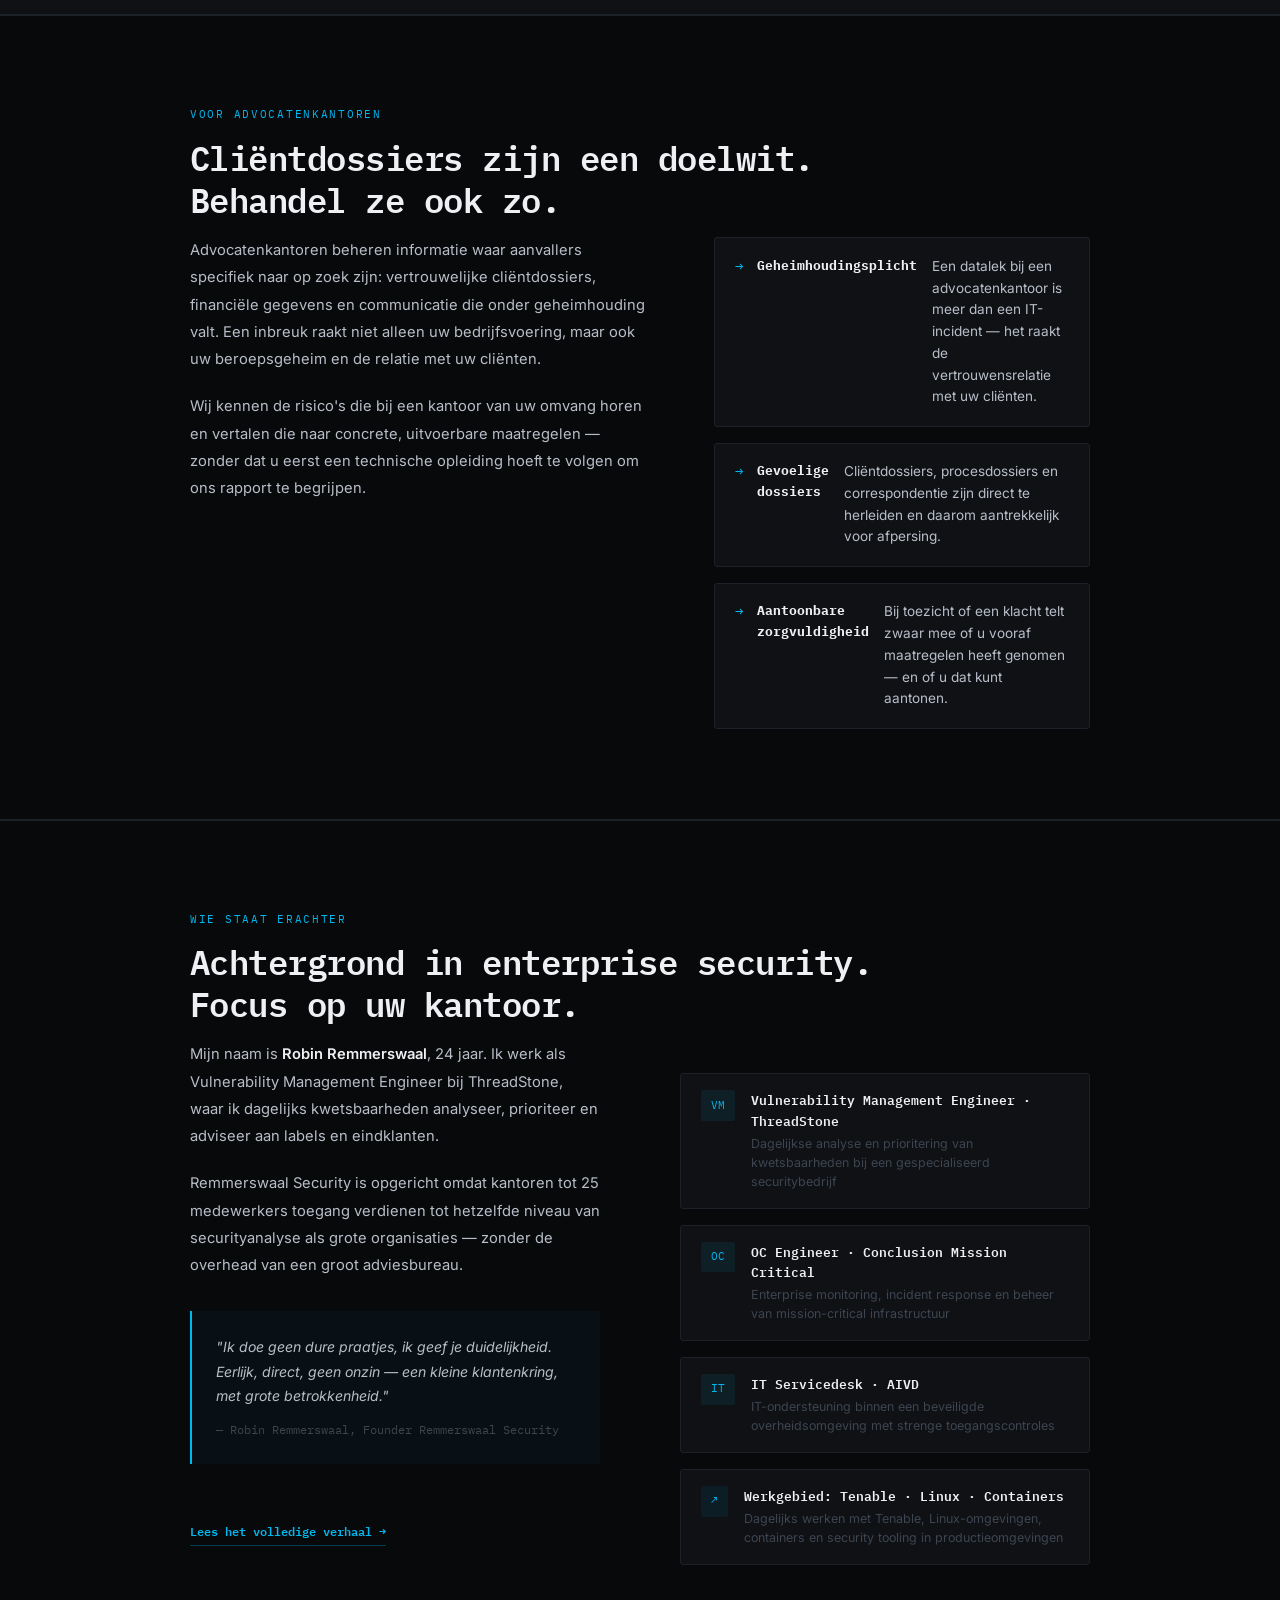
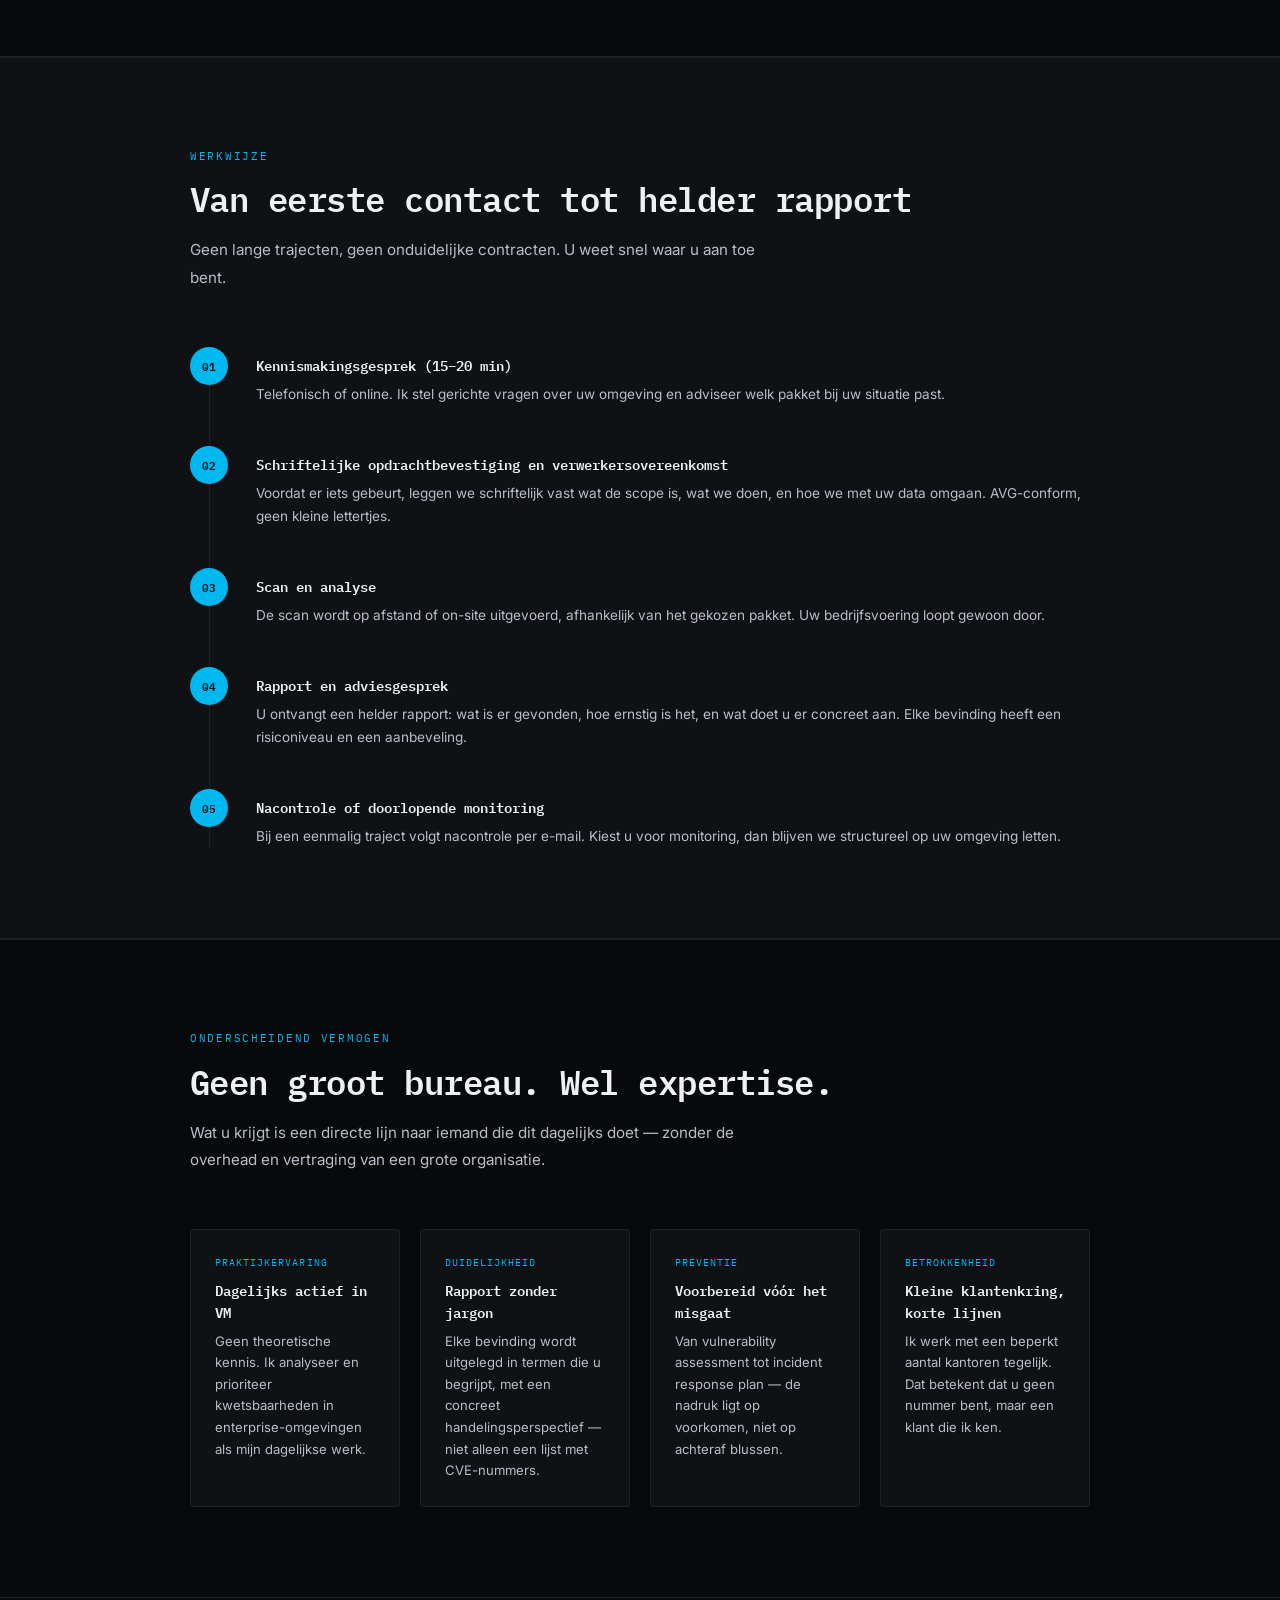
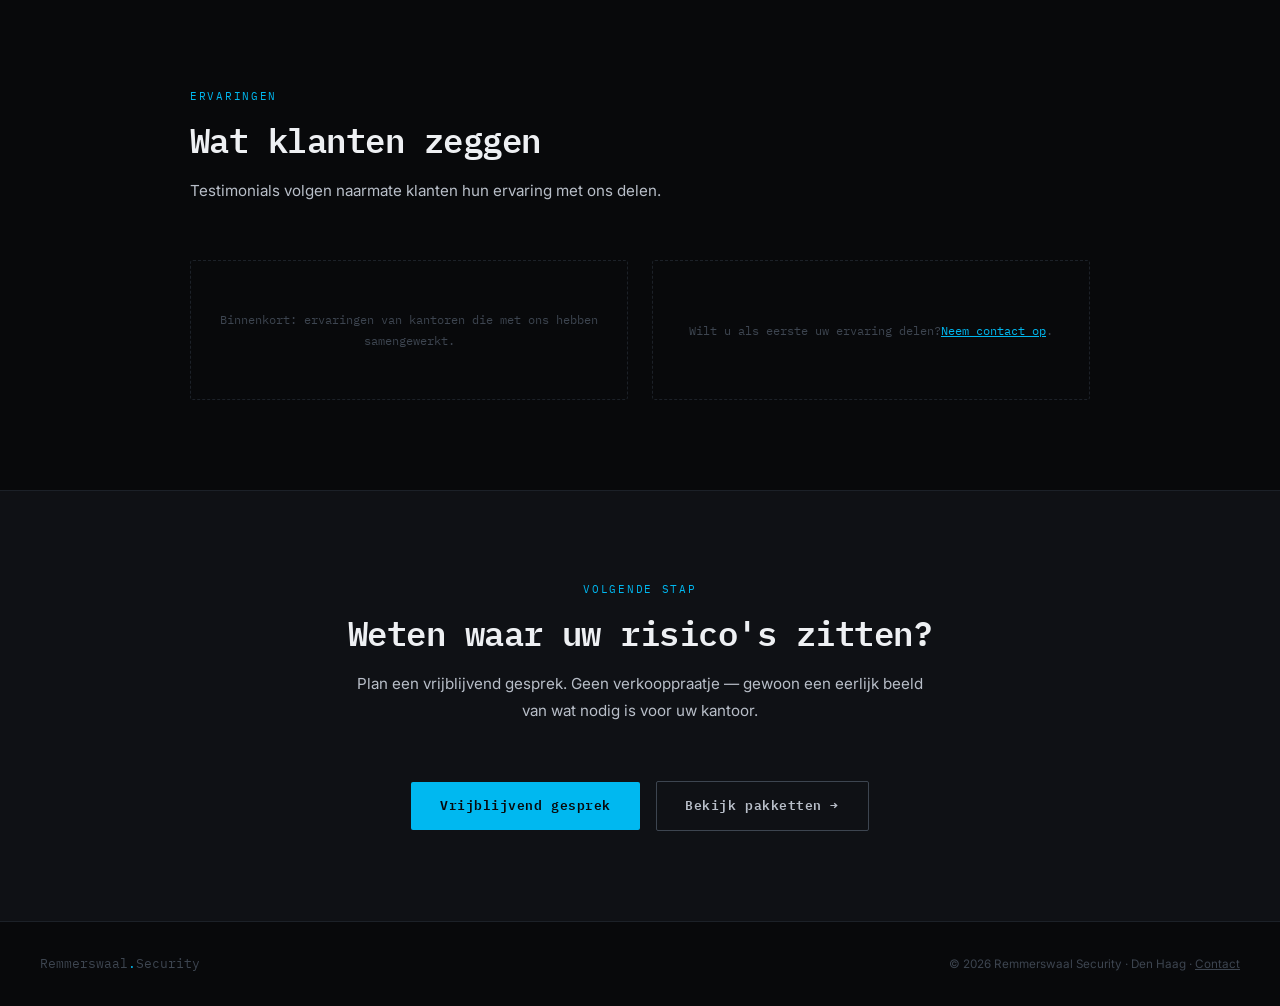
==== commit af106d0b: "Website update: nieuwe pakketten en positionering Nieuwe positionering (expert i.p.v. goedkoop) en v" ====
--- a/index.html
+++ b/index.html
@@ -3,702 +3,47 @@
 <head>
   <meta charset="UTF-8" />
   <meta name="viewport" content="width=device-width, initial-scale=1.0" />
-  <title>Remmerswaal Security – Vulnerability Scans voor het MKB</title>
-  <meta name="description" content="Remmerswaal Security voert externe en interne vulnerability scans uit voor MKB-bedrijven in Den Haag. Helder rapport binnen 48 uur. Geen jargon, wel actie." />
+  <title>Remmerswaal Security — Cybersecurity-expertise voor advocatenkantoren</title>
+  <meta name="description" content="Remmerswaal Security brengt kwetsbaarheden in kaart voordat een aanvaller dat doet. Vulnerability assessments, monitoring en incident-preparedness voor advocatenkantoren en het MKB." />
   <link rel="preconnect" href="https://fonts.googleapis.com" />
   <link rel="preconnect" href="https://fonts.gstatic.com" crossorigin />
   <link href="https://fonts.googleapis.com/css2?family=IBM+Plex+Mono:wght@400;600&family=Inter:wght@400;500;600&display=swap" rel="stylesheet" />
-  <style>
-    *, *::before, *::after { box-sizing: border-box; margin: 0; padding: 0; }
-
-    :root {
-      --black:   #08090b;
-      --panel:   #0f1115;
-      --border:  #1c2128;
-      --muted:   #3d4550;
-      --text:    #b8bec8;
-      --white:   #eef0f3;
-      --accent:  #00b8f0;
-      --accent2: #0077cc;
-      --danger:  #ff3b3b;
-      --success: #00c896;
-      --mono: 'IBM Plex Mono', monospace;
-      --sans: 'Inter', sans-serif;
-    }
-
-    html { scroll-behavior: smooth; }
-
-    body {
-      background: var(--black);
-      color: var(--text);
-      font-family: var(--sans);
-      font-size: 16px;
-      line-height: 1.6;
-      -webkit-font-smoothing: antialiased;
-    }
-
-    /* ── NAV ── */
-    nav {
-      position: fixed; top: 0; left: 0; right: 0; z-index: 100;
-      display: flex; align-items: center; justify-content: space-between;
-      padding: 0 2.5rem;
-      height: 64px;
-      background: rgba(8,9,11,0.95);
-      backdrop-filter: blur(16px);
-      border-bottom: 1px solid var(--border);
-    }
-    .nav-logo {
-      font-family: var(--mono);
-      font-size: 0.85rem;
-      font-weight: 600;
-      color: var(--white);
-      letter-spacing: 0.04em;
-      text-decoration: none;
-    }
-    .nav-logo span { color: var(--accent); }
-    .nav-links { display: flex; gap: 2rem; list-style: none; }
-    .nav-links a {
-      font-size: 0.82rem;
-      font-weight: 500;
-      color: var(--text);
-      text-decoration: none;
-      letter-spacing: 0.03em;
-      transition: color 0.2s;
-    }
-    .nav-links a:hover { color: var(--accent); }
-    .nav-cta {
-      font-family: var(--mono);
-      font-size: 0.78rem;
-      font-weight: 600;
-      color: var(--accent);
-      border: 1px solid var(--accent);
-      padding: 0.45rem 1.1rem;
-      border-radius: 2px;
-      text-decoration: none;
-      transition: background 0.2s, color 0.2s;
-    }
-    .nav-cta:hover { background: var(--accent); color: var(--black); }
-
-    /* ── HERO ── */
-    .hero {
-      min-height: 100vh;
-      display: flex; flex-direction: column; justify-content: center;
-      padding: 140px 2.5rem 80px;
-      max-width: 900px;
-      margin: 0 auto;
-      position: relative;
-    }
-    .hero-tag {
-      font-family: var(--mono);
-      font-size: 0.7rem;
-      color: var(--accent);
-      letter-spacing: 0.14em;
-      text-transform: uppercase;
-      margin-bottom: 1.75rem;
-      display: flex; align-items: center; gap: 0.75rem;
-    }
-    .hero-tag::before {
-      content: '';
-      display: inline-block;
-      width: 28px; height: 1px;
-      background: var(--accent);
-    }
-    h1 {
-      font-family: var(--mono);
-      font-size: clamp(2rem, 5vw, 3.6rem);
-      font-weight: 600;
-      color: var(--white);
-      line-height: 1.12;
-      margin-bottom: 1.75rem;
-      letter-spacing: -0.025em;
-    }
-    h1 em {
-      font-style: normal;
-      color: var(--accent);
-    }
-    .hero-sub {
-      font-size: 1.08rem;
-      color: var(--text);
-      max-width: 580px;
-      margin-bottom: 2.75rem;
-      line-height: 1.8;
-    }
-    .hero-sub strong { color: var(--white); font-weight: 600; }
-    .hero-actions { display: flex; gap: 1rem; flex-wrap: wrap; align-items: center; }
-    .btn-primary {
-      font-family: var(--mono);
-      font-size: 0.82rem;
-      font-weight: 600;
-      background: var(--accent);
-      color: var(--black);
-      padding: 0.85rem 1.8rem;
-      border-radius: 2px;
-      text-decoration: none;
-      letter-spacing: 0.04em;
-      transition: opacity 0.2s;
-    }
-    .btn-primary:hover { opacity: 0.85; }
-    .btn-ghost {
-      font-family: var(--mono);
-      font-size: 0.82rem;
-      font-weight: 600;
-      color: var(--text);
-      border: 1px solid var(--muted);
-      padding: 0.85rem 1.8rem;
-      border-radius: 2px;
-      text-decoration: none;
-      letter-spacing: 0.04em;
-      transition: border-color 0.2s, color 0.2s;
-    }
-    .btn-ghost:hover { border-color: var(--accent); color: var(--accent); }
-    .hero-note {
-      margin-top: 1rem;
-      font-size: 0.78rem;
-      color: var(--muted);
-      font-family: var(--mono);
-    }
-
-    /* Scan animation bar */
-    .scan-bar {
-      margin-top: 4rem;
-      height: 1px;
-      background: var(--border);
-      position: relative;
-      overflow: hidden;
-    }
-    .scan-bar::after {
-      content: '';
-      position: absolute;
-      top: 0; left: -40%;
-      width: 40%; height: 100%;
-      background: linear-gradient(90deg, transparent, var(--accent), transparent);
-      animation: scan 3s linear infinite;
-    }
-    @keyframes scan { to { left: 140%; } }
-
-    /* ── STATS ── */
-    .stats-row {
-      display: flex; gap: 3rem; flex-wrap: wrap;
-      margin-top: 2.75rem;
-    }
-    .stat { display: flex; flex-direction: column; }
-    .stat-num {
-      font-family: var(--mono);
-      font-size: 1.7rem;
-      font-weight: 600;
-      color: var(--white);
-    }
-    .stat-num span { color: var(--accent); }
-    .stat-label {
-      font-size: 0.73rem;
-      color: var(--muted);
-      letter-spacing: 0.04em;
-      margin-top: 0.2rem;
-    }
-
-    /* ── SECTION BASE ── */
-    section { padding: 90px 2.5rem; }
-    .container { max-width: 900px; margin: 0 auto; }
-    .section-tag {
-      font-family: var(--mono);
-      font-size: 0.67rem;
-      color: var(--accent);
-      letter-spacing: 0.16em;
-      text-transform: uppercase;
-      margin-bottom: 0.85rem;
-    }
-    h2 {
-      font-family: var(--mono);
-      font-size: clamp(1.5rem, 3vw, 2.1rem);
-      font-weight: 600;
-      color: var(--white);
-      margin-bottom: 1rem;
-      letter-spacing: -0.015em;
-      line-height: 1.25;
-    }
-    .section-intro {
-      color: var(--text);
-      max-width: 580px;
-      margin-bottom: 3.5rem;
-      line-height: 1.8;
-      font-size: 0.95rem;
-    }
-
-    /* ── PROBLEM ── */
-    .problem { background: var(--panel); border-top: 1px solid var(--border); border-bottom: 1px solid var(--border); }
-    .problem-grid {
-      display: grid;
-      grid-template-columns: repeat(auto-fit, minmax(200px, 1fr));
-      gap: 1.25rem;
-      margin-top: 2.5rem;
-    }
-    .problem-card {
-      border: 1px solid var(--border);
-      border-radius: 3px;
-      padding: 1.5rem;
-      background: var(--black);
-    }
-    .problem-card .icon { font-size: 1.2rem; margin-bottom: 0.85rem; }
-    .problem-card h3 {
-      font-family: var(--mono);
-      font-size: 0.83rem;
-      font-weight: 600;
-      color: var(--white);
-      margin-bottom: 0.5rem;
-    }
-    .problem-card p { font-size: 0.83rem; color: var(--text); line-height: 1.65; }
-
-    /* ── OVER ── */
-    .over { border-top: 1px solid var(--border); border-bottom: 1px solid var(--border); }
-    .over-inner {
-      display: grid;
-      grid-template-columns: 1fr 1fr;
-      gap: 5rem;
-      align-items: start;
-    }
-    .over-text p {
-      font-size: 0.92rem;
-      color: var(--text);
-      line-height: 1.85;
-      margin-bottom: 1.25rem;
-    }
-    .over-text p strong { color: var(--white); font-weight: 600; }
-    .over-credentials {
-      display: flex;
-      flex-direction: column;
-      gap: 1rem;
-      margin-top: 2rem;
-    }
-    .credential {
-      display: flex;
-      gap: 1rem;
-      align-items: flex-start;
-      padding: 1rem 1.25rem;
-      border: 1px solid var(--border);
-      border-radius: 3px;
-      background: var(--panel);
-    }
-    .credential-icon {
-      font-family: var(--mono);
-      font-size: 0.7rem;
-      color: var(--accent);
-      background: rgba(0,184,240,0.08);
-      padding: 0.4rem 0.6rem;
-      border-radius: 2px;
-      flex-shrink: 0;
-      letter-spacing: 0.05em;
-    }
-    .credential-body h4 {
-      font-family: var(--mono);
-      font-size: 0.8rem;
-      font-weight: 600;
-      color: var(--white);
-      margin-bottom: 0.25rem;
-    }
-    .credential-body p { font-size: 0.78rem; color: var(--muted); line-height: 1.5; }
-    .over-quote {
-      margin-top: 2rem;
-      padding: 1.5rem;
-      border-left: 2px solid var(--accent);
-      background: rgba(0,184,240,0.04);
-    }
-    .over-quote p {
-      font-size: 0.88rem;
-      color: var(--text);
-      line-height: 1.75;
-      font-style: italic;
-      margin: 0;
-    }
-    .over-quote cite {
-      display: block;
-      margin-top: 0.75rem;
-      font-family: var(--mono);
-      font-size: 0.72rem;
-      color: var(--muted);
-      font-style: normal;
-    }
-
-    /* ── DIENSTEN ── */
-    .diensten-grid {
-      display: grid;
-      grid-template-columns: repeat(auto-fit, minmax(255px, 1fr));
-      gap: 1.5rem;
-    }
-    .dienst-card {
-      border: 1px solid var(--border);
-      border-radius: 3px;
-      padding: 2rem 1.75rem;
-      position: relative;
-      transition: border-color 0.25s;
-      background: var(--panel);
-    }
-    .dienst-card:hover { border-color: var(--accent2); }
-    .dienst-card.featured { border-color: var(--accent); background: rgba(0,184,240,0.03); }
-    .featured-badge {
-      position: absolute; top: -1px; right: 1.5rem;
-      font-family: var(--mono);
-      font-size: 0.6rem;
-      font-weight: 600;
-      background: var(--accent);
-      color: var(--black);
-      padding: 0.2rem 0.65rem;
-      letter-spacing: 0.1em;
-      text-transform: uppercase;
-    }
-    .dienst-tier {
-      font-family: var(--mono);
-      font-size: 0.65rem;
-      color: var(--muted);
-      letter-spacing: 0.12em;
-      text-transform: uppercase;
-      margin-bottom: 0.5rem;
-    }
-    .dienst-card h3 {
-      font-family: var(--mono);
-      font-size: 1rem;
-      font-weight: 600;
-      color: var(--white);
-      margin-bottom: 0.4rem;
-      line-height: 1.3;
-    }
-    .dienst-card .tagline {
-      font-size: 0.8rem;
-      color: var(--muted);
-      margin-bottom: 1.25rem;
-      line-height: 1.5;
-    }
-    .dienst-price {
-      font-family: var(--mono);
-      font-size: 1.6rem;
-      font-weight: 600;
-      color: var(--accent);
-      margin-bottom: 1.5rem;
-      line-height: 1;
-    }
-    .dienst-price small {
-      font-size: 0.72rem;
-      color: var(--muted);
-      font-weight: 400;
-      display: block;
-      margin-top: 0.35rem;
-      letter-spacing: 0.03em;
-    }
-    .dienst-divider {
-      height: 1px;
-      background: var(--border);
-      margin-bottom: 1.25rem;
-    }
-    .dienst-card ul {
-      list-style: none;
-      display: flex;
-      flex-direction: column;
-      gap: 0.6rem;
-    }
-    .dienst-card ul li {
-      font-size: 0.82rem;
-      color: var(--text);
-      display: flex; align-items: flex-start; gap: 0.6rem;
-      line-height: 1.5;
-    }
-    .dienst-card ul li::before {
-      content: '→';
-      color: var(--accent);
-      font-family: var(--mono);
-      flex-shrink: 0;
-      margin-top: 1px;
-    }
-    .dienst-cta {
-      display: inline-block;
-      margin-top: 1.75rem;
-      font-family: var(--mono);
-      font-size: 0.78rem;
-      font-weight: 600;
-      color: var(--accent);
-      text-decoration: none;
-      border-bottom: 1px solid rgba(0,184,240,0.3);
-      padding-bottom: 2px;
-      transition: border-color 0.2s;
-    }
-    .dienst-cta:hover { border-color: var(--accent); }
-    .dienst-note {
-      margin-top: 2rem;
-      padding: 1.1rem 1.4rem;
-      border: 1px solid var(--border);
-      border-left: 3px solid var(--accent);
-      border-radius: 2px;
-      background: rgba(0,184,240,0.04);
-      font-size: 0.82rem;
-      color: var(--text);
-    }
-    .dienst-note strong { color: var(--white); }
-
-    .diensten-grid + .diensten-grid { margin-top: 1.5rem; }
-    .dienst-card-monitoring { max-width: 420px; }
-    .dienst-tabs {
-      display: flex;
-      gap: 0.4rem;
-      margin-bottom: 1.1rem;
-    }
-    .dienst-tab {
-      font-family: var(--mono);
-      font-size: 0.72rem;
-      font-weight: 600;
-      letter-spacing: 0.03em;
-      color: var(--muted);
-      background: transparent;
-      border: 1px solid var(--border);
-      border-radius: 2px;
-      padding: 0.4rem 0.75rem;
-      cursor: pointer;
-      transition: border-color 0.2s, color 0.2s;
-    }
-    .dienst-tab:hover { color: var(--text); border-color: var(--accent2); }
-    .dienst-tab.is-active {
-      color: var(--accent);
-      border-color: var(--accent);
-      background: rgba(0,184,240,0.06);
-    }
-    .dienst-tab-dot {
-      display: inline-block;
-      width: 5px; height: 5px;
-      border-radius: 50%;
-      background: var(--accent);
-      margin-left: 0.4rem;
-      vertical-align: middle;
-    }
-
-    /* ── HOE HET WERKT ── */
-    .hoe { background: var(--panel); border-top: 1px solid var(--border); border-bottom: 1px solid var(--border); }
-    .process-steps {
-      display: flex;
-      flex-direction: column;
-      gap: 0;
-      margin-top: 2.5rem;
-      position: relative;
-    }
-    .process-steps::before {
-      content: '';
-      position: absolute;
-      left: 19px; top: 0; bottom: 0;
-      width: 1px;
-      background: var(--border);
-    }
-    .step {
-      display: flex; gap: 1.75rem;
-      padding-bottom: 2.5rem;
-      position: relative;
-    }
-    .step:last-child { padding-bottom: 0; }
-    .step-num {
-      font-family: var(--mono);
-      font-size: 0.68rem;
-      font-weight: 600;
-      color: var(--black);
-      background: var(--accent);
-      width: 38px; height: 38px;
-      border-radius: 50%;
-      display: flex; align-items: center; justify-content: center;
-      flex-shrink: 0;
-      position: relative;
-      z-index: 1;
-    }
-    .step-body { padding-top: 0.4rem; }
-    .step-body h3 {
-      font-family: var(--mono);
-      font-size: 0.9rem;
-      font-weight: 600;
-      color: var(--white);
-      margin-bottom: 0.4rem;
-    }
-    .step-body p { font-size: 0.85rem; color: var(--text); line-height: 1.7; }
-
-    /* ── WAAROM ── */
-    .waarom { border-top: 1px solid var(--border); }
-    .waarom-grid {
-      display: grid;
-      grid-template-columns: repeat(auto-fit, minmax(200px, 1fr));
-      gap: 1.25rem;
-    }
-    .waarom-item {
-      padding: 1.5rem;
-      border: 1px solid var(--border);
-      border-radius: 3px;
-      background: var(--panel);
-    }
-    .waarom-item .w-label {
-      font-family: var(--mono);
-      font-size: 0.65rem;
-      color: var(--accent);
-      letter-spacing: 0.1em;
-      text-transform: uppercase;
-      margin-bottom: 0.5rem;
-    }
-    .waarom-item h3 {
-      font-family: var(--mono);
-      font-size: 0.85rem;
-      font-weight: 600;
-      color: var(--white);
-      margin-bottom: 0.5rem;
-    }
-    .waarom-item p { font-size: 0.82rem; color: var(--text); line-height: 1.65; }
-
-    /* ── CONTACT ── */
-    .contact { background: var(--panel); border-top: 1px solid var(--border); }
-    .contact-inner {
-      display: grid;
-      grid-template-columns: 1fr 1fr;
-      gap: 5rem;
-      align-items: start;
-    }
-    .contact-info p {
-      font-size: 0.9rem;
-      color: var(--text);
-      line-height: 1.8;
-      margin-bottom: 1.75rem;
-    }
-    .contact-info p strong { color: var(--white); }
-    .contact-detail { display: flex; flex-direction: column; gap: 0.75rem; }
-    .contact-detail a {
-      font-family: var(--mono);
-      font-size: 0.82rem;
-      color: var(--accent);
-      text-decoration: none;
-      display: flex; align-items: center; gap: 0.5rem;
-      transition: opacity 0.2s;
-    }
-    .contact-detail a:hover { opacity: 0.75; }
-    .contact-guarantee {
-      margin-top: 2rem;
-      padding: 1.1rem 1.25rem;
-      border: 1px solid var(--border);
-      border-radius: 3px;
-      background: var(--black);
-    }
-    .contact-guarantee .g-label {
-      font-family: var(--mono);
-      font-size: 0.65rem;
-      color: var(--success);
-      letter-spacing: 0.1em;
-      text-transform: uppercase;
-      margin-bottom: 0.5rem;
-    }
-    .contact-guarantee p { font-size: 0.82rem; color: var(--text); margin: 0; line-height: 1.6; }
-    .contact-form { display: flex; flex-direction: column; gap: 1.1rem; }
-    .form-group { display: flex; flex-direction: column; gap: 0.4rem; }
-    .form-group label {
-      font-family: var(--mono);
-      font-size: 0.68rem;
-      color: var(--muted);
-      letter-spacing: 0.1em;
-      text-transform: uppercase;
-    }
-    .form-group input,
-    .form-group textarea,
-    .form-group select {
-      background: var(--black);
-      border: 1px solid var(--border);
-      border-radius: 2px;
-      padding: 0.7rem 0.9rem;
-      color: var(--white);
-      font-family: var(--sans);
-      font-size: 0.87rem;
-      outline: none;
-      transition: border-color 0.2s;
-      width: 100%;
-    }
-    .form-group input:focus,
-    .form-group textarea:focus,
-    .form-group select:focus { border-color: var(--accent); }
-    .form-group textarea { resize: vertical; min-height: 100px; }
-    .form-group select option { background: var(--black); }
-    .btn-submit {
-      font-family: var(--mono);
-      font-size: 0.82rem;
-      font-weight: 600;
-      background: var(--accent);
-      color: var(--black);
-      border: none;
-      padding: 0.85rem 1.75rem;
-      border-radius: 2px;
-      cursor: pointer;
-      letter-spacing: 0.04em;
-      transition: opacity 0.2s;
-      align-self: flex-start;
-    }
-    .btn-submit:hover { opacity: 0.85; }
-    .form-disclaimer {
-      font-size: 0.73rem;
-      color: var(--muted);
-      line-height: 1.6;
-    }
-
-    /* ── FOOTER ── */
-    footer {
-      border-top: 1px solid var(--border);
-      padding: 2rem 2.5rem;
-      display: flex; justify-content: space-between; align-items: center;
-      flex-wrap: wrap; gap: 1rem;
-    }
-    .footer-logo { font-family: var(--mono); font-size: 0.8rem; color: var(--muted); }
-    .footer-logo span { color: var(--accent); }
-    footer p { font-size: 0.73rem; color: var(--muted); }
-
-    /* ── RESPONSIVE ── */
-    @media (max-width: 680px) {
-      nav { padding: 0 1.25rem; }
-      .nav-links { display: none; }
-      .hero { padding: 110px 1.25rem 60px; }
-      section { padding: 65px 1.25rem; }
-      .over-inner { grid-template-columns: 1fr; gap: 3rem; }
-      .contact-inner { grid-template-columns: 1fr; gap: 3rem; }
-      footer { flex-direction: column; align-items: flex-start; }
-      .stats-row { gap: 2rem; }
-    }
-
-    @media (prefers-reduced-motion: reduce) {
-      .scan-bar::after { animation: none; }
-    }
-  </style>
+  <link rel="stylesheet" href="style.css" />
 </head>
 <body>
 
 <!-- NAV -->
 <nav>
-  <a href="#" class="nav-logo">Remmerswaal<span>.</span>Security</a>
+  <a href="index.html" class="nav-logo">Remmerswaal<span>.</span>Security</a>
   <ul class="nav-links">
-    <li><a href="#over">Over</a></li>
-    <li><a href="#diensten">Diensten</a></li>
+    <li><a href="over-ons.html">Over ons</a></li>
+    <li><a href="pakketten.html">Pakketten</a></li>
     <li><a href="#hoe">Werkwijze</a></li>
-    <li><a href="#contact">Contact</a></li>
+    <li><a href="contact.html">Contact</a></li>
   </ul>
-  <a href="#contact" class="nav-cta">Gratis scan aanvragen</a>
+  <a href="contact.html" class="nav-cta">Vrijblijvend gesprek</a>
 </nav>
 
 <!-- HERO -->
 <section class="hero">
-  <div class="hero-tag">Externe & Interne Vulnerability Scans · Den Haag</div>
-  <h1>Uw externe aanvals&shy;vlak<br/>in kaart. Kwetsbaar&shy;heden<br/>gevonden <em>voor</em> een hacker dat doet.</h1>
+  <div class="hero-tag">Cybersecurity voor advocatenkantoren</div>
+  <h1>Uw bedrijf is te veel<br/>waard om te <em>verliezen</em>.</h1>
   <p class="hero-sub">
-    De meeste MKB-bedrijven ontdekken een beveiligingslek pas ná een incident. <strong>Remmerswaal Security brengt uw blinde vlekken in kaart</strong> — met een helder rapport, concrete prioriteiten en geen technisch jargon.
+    Wij voorkomen dat u de volgende bent die op het nieuws komt door een datalek of ransomware. Geen dertig pagina's technisch jargon — heldere prioriteiten, direct advies, en iemand die u kent als het misgaat.
   </p>
   <div class="hero-actions">
-    <a href="#contact" class="btn-primary">Vraag een gratis scan aan</a>
-    <a href="#diensten" class="btn-ghost">Bekijk de diensten →</a>
-  </div>
-  <p class="hero-note">// Eerste drie klanten: volledige externe scan zonder kosten, in ruil voor een eerlijke review.</p>
+    <a href="contact.html" class="btn-primary">Vrijblijvend gesprek</a>
+    <a href="pakketten.html" class="btn-ghost">Bekijk pakketten →</a>
+  </div>
   <div class="scan-bar"></div>
   <div class="stats-row">
     <div class="stat">
-      <span class="stat-num">48<span>u</span></span>
-      <span class="stat-label">Rapport binnen 48 uur</span>
+      <span class="stat-num">€<span>200k</span></span>
+      <span class="stat-label">Gemiddelde schade bij een datalek</span>
     </div>
     <div class="stat">
-      <span class="stat-num">€<span>0</span></span>
-      <span class="stat-label">Kosten eerste scan*</span>
-    </div>
-    <div class="stat">
-      <span class="stat-num">5–250</span>
-      <span class="stat-label">Medewerkers, uw maat</span>
+      <span class="stat-num">€<span>500k</span></span>
+      <span class="stat-label">Maximale AVG-boete</span>
     </div>
     <div class="stat">
       <span class="stat-num">AVG<span>✓</span></span>
@@ -707,64 +52,82 @@
   </div>
 </section>
 
-<!-- PROBLEEM -->
+<!-- WAAROM KLANTEN KIEZEN -->
 <section class="problem">
   <div class="container">
-    <div class="section-tag">Waarom dit relevant is</div>
-    <h2>Hackers kiezen niet op bedrijfsgrootte.<br/>Ze kiezen op kwetsbaarheid.</h2>
-    <p class="section-intro">MKB-bedrijven denken vaak dat ze geen doelwit zijn. Dat is precies waarom ze het worden — minder beveiliging, lagere drempel, meer kans op succes.</p>
+    <div class="section-tag">Wat er op het spel staat</div>
+    <h2>Drie vragen die elk kantoor<br/>zich zou moeten stellen.</h2>
+    <p class="section-intro">Geen theoretisch risico — een reëel scenario waar wij u op voorbereiden, of doorheen helpen.</p>
     <div class="problem-grid">
       <div class="problem-card">
-        <div class="icon">🔓</div>
-        <h3>Verouderde systemen</h3>
-        <p>Bekende kwetsbaarheden die jarenlang openstaan vormen een directe ingang voor aanvallers. Zonder scan weet u niet wat er open staat.</p>
+        <h3>Wat kost een datalek mij?</h3>
+        <div class="stat-line">± € 200.000</div>
+        <p>Gemiddelde directe schade bij een datalek — herstelkosten, uitval en juridische afhandeling. Reputatieschade en verlies van cliëntvertrouwen komen daar nog bovenop.</p>
       </div>
       <div class="problem-card">
-        <div class="icon">📋</div>
-        <h3>AVG & aansprakelijkheid</h3>
-        <p>Een datalek kan leiden tot boetes tot €20 miljoen of 4% van de jaaromzet. Aantonen dat u maatregelen heeft getroffen, telt zwaar mee.</p>
+        <h3>Hoe voorkom ik een AVG-boete?</h3>
+        <div class="stat-line">Tot € 500.000</div>
+        <p>De Autoriteit Persoonsgegevens kijkt of u aantoonbaar maatregelen heeft getroffen. Een vulnerability assessment en een actueel incident response plan zijn daar het bewijs van.</p>
       </div>
       <div class="problem-card">
-        <div class="icon">🎯</div>
-        <h3>MKB is populair doelwit</h3>
-        <p>43% van alle cyberaanvallen richt zich op het MKB. Criminelen weten dat kleine bedrijven minder beveiligd zijn.</p>
-      </div>
-      <div class="problem-card">
-        <div class="icon">⏱️</div>
-        <h3>Gemiddeld 207 dagen onopgemerkt</h3>
-        <p>Zo lang loopt een aanvaller gemiddeld rond voordat een inbreuk wordt ontdekt. In die tijd heeft hij volledige toegang.</p>
-      </div>
-    </div>
-  </div>
-</section>
-
-<!-- OVER -->
+        <h3>Wie helpt mij als het misgaat?</h3>
+        <div class="stat-line">Wij, direct</div>
+        <p>Met een voorbereid incident response plan, de juiste contacten al op een rij, en iemand die uw omgeving al kent — niet iemand die voor het eerst kennismaakt tijdens de crisis.</p>
+      </div>
+    </div>
+  </div>
+</section>
+
+<!-- VOOR ADVOCATENKANTOREN -->
+<section id="advocaten" class="advocaten">
+  <div class="container">
+    <div class="section-tag">Voor advocatenkantoren</div>
+    <h2>Cliëntdossiers zijn een doelwit.<br/>Behandel ze ook zo.</h2>
+    <div class="advocaten-grid">
+      <div class="advocaten-text">
+        <p>
+          Advocatenkantoren beheren informatie waar aanvallers specifiek naar op zoek zijn: vertrouwelijke cliëntdossiers, financiële gegevens en communicatie die onder geheimhouding valt. Een inbreuk raakt niet alleen uw bedrijfsvoering, maar ook uw beroepsgeheim en de relatie met uw cliënten.
+        </p>
+        <p>
+          Wij kennen de risico's die bij een kantoor van uw omvang horen en vertalen die naar concrete, uitvoerbare maatregelen — zonder dat u eerst een technische opleiding hoeft te volgen om ons rapport te begrijpen.
+        </p>
+      </div>
+      <ul class="advocaten-list">
+        <li><strong>Geheimhoudingsplicht</strong>Een datalek bij een advocatenkantoor is meer dan een IT-incident — het raakt de vertrouwensrelatie met uw cliënten.</li>
+        <li><strong>Gevoelige dossiers</strong>Cliëntdossiers, procesdossiers en correspondentie zijn direct te herleiden en daarom aantrekkelijk voor afpersing.</li>
+        <li><strong>Aantoonbare zorgvuldigheid</strong>Bij toezicht of een klacht telt zwaar mee of u vooraf maatregelen heeft genomen — en of u dat kunt aantonen.</li>
+      </ul>
+    </div>
+  </div>
+</section>
+
+<!-- OVER ONS (KORT) -->
 <section id="over" class="over">
   <div class="container">
     <div class="section-tag">Wie staat erachter</div>
-    <h2>Achtergrond in enterprise security.<br/>Focus op het MKB.</h2>
+    <h2>Achtergrond in enterprise security.<br/>Focus op uw kantoor.</h2>
     <div class="over-inner">
       <div class="over-text">
         <p>
-          Mijn naam is <strong>Robin Remmerswaal</strong>. Ik werk als Vulnerability Management Engineer bij een gespecialiseerd cybersecuritybedrijf, waar ik dagelijks kwetsbaarheden analyseer, prioriteer en adviseer aan labels en eindklanten.
-        </p>
-        <p>
-          Daarvoor werkte ik als <strong>OC Engineer bij Conclusion Mission Critical</strong> — een omgeving waar systemen 24/7 beschikbaar moeten zijn en een securityincident directe operationele gevolgen heeft. Dat leert u anders kijken naar risico's dan een standaard IT-achtergrond.
-        </p>
-        <p>
-          Remmerswaal Security is opgericht omdat MKB-bedrijven toegang verdienen tot hetzelfde niveau van securityanalyse als grote organisaties — zonder de overhead van een groot adviesbureau, zonder onnodig jargon, en met een helder rapport dat u daadwerkelijk iets zegt.
+          Mijn naam is <strong>Robin Remmerswaal</strong>, 24 jaar. Ik werk als Vulnerability Management Engineer bij ThreadStone, waar ik dagelijks kwetsbaarheden analyseer, prioriteer en adviseer aan labels en eindklanten.
+        </p>
+        <p>
+          Remmerswaal Security is opgericht omdat kantoren tot 25 medewerkers toegang verdienen tot hetzelfde niveau van securityanalyse als grote organisaties — zonder de overhead van een groot adviesbureau.
         </p>
         <div class="over-quote">
-          <p>"Ik werk elke dag met kwetsbaarheden in enterprise-omgevingen. Uw externe aanvalsvlak analyseren is geen theoretische oefening — het is wat ik dagelijks doe."</p>
+          <p>"Ik doe geen dure praatjes, ik geef je duidelijkheid. Eerlijk, direct, geen onzin — een kleine klantenkring, met grote betrokkenheid."</p>
           <cite>— Robin Remmerswaal, Founder Remmerswaal Security</cite>
         </div>
+        <p style="margin-top: 1.75rem;">
+          <a href="over-ons.html" class="dienst-cta">Lees het volledige verhaal →</a>
+        </p>
       </div>
       <div class="over-credentials">
         <div class="credential">
           <div class="credential-icon">VM</div>
           <div class="credential-body">
-            <h4>Vulnerability Management Engineer</h4>
-            <p>Dagelijkse analyse en prioritering van kwetsbaarheden bij een gespecialiseerd securitybedrijf (2026–heden)</p>
+            <h4>Vulnerability Management Engineer · ThreadStone</h4>
+            <p>Dagelijkse analyse en prioritering van kwetsbaarheden bij een gespecialiseerd securitybedrijf</p>
           </div>
         </div>
         <div class="credential">
@@ -789,93 +152,6 @@
           </div>
         </div>
       </div>
-    </div>
-  </div>
-</section>
-
-<!-- DIENSTEN -->
-<section id="diensten">
-  <div class="container">
-    <div class="section-tag">Diensten</div>
-    <h2>Wat u van ons kunt verwachten</h2>
-    <p class="section-intro">Vaste prijzen. Geen verborgen kosten. Geen ellenlange contracten. U weet vooraf exact wat u krijgt en wat het kost.</p>
-    <div class="diensten-grid">
-      <div class="dienst-card">
-        <div class="dienst-tier">Instap</div>
-        <h3>Externe Vulnerability Scan</h3>
-        <div class="tagline">Weet wat er van buitenaf zichtbaar en aanvalbaar is.</div>
-        <div class="dienst-price">€ 449 <small>eenmalig · rapport binnen 48 uur</small></div>
-        <div class="dienst-divider"></div>
-        <ul>
-          <li>Scan van alle externe IP-adressen en domeinen</li>
-          <li>Overzicht van open poorten en actieve diensten</li>
-          <li>Gevonden kwetsbaarheden met CVSS-risicoscore</li>
-          <li>Rapport in begrijpelijke taal, geen jargon</li>
-          <li>Prioriteitenlijst: wat pakt u als eerste aan</li>
-        </ul>
-        <a href="#contact" class="dienst-cta">Scan aanvragen →</a>
-      </div>
-      <div class="dienst-card featured">
-        <div class="featured-badge">Meest gekozen</div>
-        <div class="dienst-tier">Volledig</div>
-        <h3>Vulnerability Assessment — Extern + Intern</h3>
-        <div class="tagline">Compleet beeld van uw aanvalsvlak, van buiten én van binnen.</div>
-        <div class="dienst-price">€ 895 <small>eenmalig · inclusief adviesgesprek</small></div>
-        <div class="dienst-divider"></div>
-        <ul>
-          <li>Alles uit de externe scan</li>
-          <li>Intern netwerk scan (via VPN of on-site)</li>
-          <li>Webapplicatie beoordeling</li>
-          <li>Herstelplan met concrete stappen per bevinding</li>
-          <li>Adviesgesprek van één uur na afloop</li>
-          <li>30 dagen nacontrole per e-mail inbegrepen</li>
-        </ul>
-        <a href="#contact" class="dienst-cta">Scan aanvragen →</a>
-      </div>
-    </div>
-    <div class="diensten-grid">
-      <div class="dienst-card dienst-card-monitoring">
-        <div class="dienst-tier">Doorlopend</div>
-        <div class="dienst-tabs" role="tablist" aria-label="Monitoring pakketten">
-          <button type="button" class="dienst-tab is-active" data-tab="basis" role="tab" aria-selected="true">Basis</button>
-          <button type="button" class="dienst-tab" data-tab="pro" role="tab" aria-selected="false">Pro<span class="dienst-tab-dot" aria-hidden="true"></span></button>
-          <button type="button" class="dienst-tab" data-tab="premium" role="tab" aria-selected="false">Premium</button>
-        </div>
-        <h3>Security Monitoring</h3>
-        <div class="tagline">Kwetsbaarheden gesignaleerd voordat ze een probleem worden.</div>
-        <div class="dienst-price">
-          <span class="dienst-tab-panel" data-tab-panel="basis">€ 295 <small>per maand · opzegbaar per kwartaal</small></span>
-          <span class="dienst-tab-panel" data-tab-panel="pro" style="display:none;">€ 495 <small>per maand · opzegbaar per kwartaal</small></span>
-          <span class="dienst-tab-panel" data-tab-panel="premium" style="display:none;">€ 695 <small>per maand · opzegbaar per kwartaal</small></span>
-        </div>
-        <div style="font-size:0.75rem;color:var(--muted);margin-bottom:1rem;font-family:var(--mono);">// Tarief geldt voor organisaties tot 25 medewerkers · Groter? Neem contact op voor maatwerk.</div>
-        <div class="dienst-divider"></div>
-        <ul class="dienst-tab-panel" data-tab-panel="basis">
-          <li>Maandelijkse externe vulnerability scan</li>
-          <li>Kwartaalrapportage met bevindingen</li>
-          <li>Direct alarm bij kritieke kwetsbaarheden</li>
-          <li>Reactie binnen 2 werkdagen</li>
-        </ul>
-        <ul class="dienst-tab-panel" data-tab-panel="pro" style="display:none;">
-          <li>Alles uit Basis Monitoring</li>
-          <li>Intern netwerk scan per kwartaal</li>
-          <li>Onbeperkt advies via e-mail</li>
-          <li>Reactie binnen 1 werkdag</li>
-        </ul>
-        <ul class="dienst-tab-panel" data-tab-panel="premium" style="display:none;">
-          <li>Alles uit Pro Monitoring</li>
-          <li>Persoonlijk telefoonnummer</li>
-          <li>24/7 bereikbaar bij calamiteiten</li>
-          <li>Hoogste prioriteit response</li>
-        </ul>
-        <a href="#contact" class="dienst-cta">Monitoring aanvragen →</a>
-      </div>
-    </div>
-    <div class="dienst-note">
-      <strong>Gratis pilot scan beschikbaar.</strong> Voor de eerste drie klanten voer ik een volledige externe scan uit zonder kosten — in ruil voor een eerlijke beoordeling achteraf. Geschikt voor bedrijven tussen 5 en 50 medewerkers. <a href="#contact" style="color:var(--accent);">Neem contact op →</a>
-    </div>
-    <div class="dienst-note" style="margin-top:1rem;">
-      <strong>Benieuwd hoe zo'n rapport eruitziet?</strong> Bekijk een voorbeeldrapport met fictieve bevindingen, in dezelfde opzet als wat u zelf zou ontvangen. <a href="voorbeeldrapport.html" style="color:var(--accent);">Bekijk voorbeeldrapport →</a>
     </div>
   </div>
 </section>
@@ -890,8 +166,8 @@
       <div class="step">
         <div class="step-num">01</div>
         <div class="step-body">
-          <h3>Vrijblijvend kennismakingsgesprek (15–20 min)</h3>
-          <p>Telefonisch of online. Ik stel een paar gerichte vragen over uw omgeving. Geen verkooppraatje — gewoon kijken of ik iets voor u kan betekenen en wat de juiste aanpak is.</p>
+          <h3>Kennismakingsgesprek (15–20 min)</h3>
+          <p>Telefonisch of online. Ik stel gerichte vragen over uw omgeving en adviseer welk pakket bij uw situatie past.</p>
         </div>
       </div>
       <div class="step">
@@ -904,22 +180,22 @@
       <div class="step">
         <div class="step-num">03</div>
         <div class="step-body">
-          <h3>Scan uitvoeren</h3>
-          <p>De externe scan wordt volledig op afstand uitgevoerd. Uw bedrijfsvoering loopt gewoon door. Geen fysieke aanwezigheid nodig tenzij u voor de interne + externe scan kiest.</p>
+          <h3>Scan en analyse</h3>
+          <p>De scan wordt op afstand of on-site uitgevoerd, afhankelijk van het gekozen pakket. Uw bedrijfsvoering loopt gewoon door.</p>
         </div>
       </div>
       <div class="step">
         <div class="step-num">04</div>
         <div class="step-body">
-          <h3>Rapport binnen 48 uur</h3>
+          <h3>Rapport en adviesgesprek</h3>
           <p>U ontvangt een helder rapport: wat is er gevonden, hoe ernstig is het, en wat doet u er concreet aan. Elke bevinding heeft een risiconiveau en een aanbeveling.</p>
         </div>
       </div>
       <div class="step">
         <div class="step-num">05</div>
         <div class="step-body">
-          <h3>Nabespreking en vervolgadvies</h3>
-          <p>We lopen het rapport samen door. U stelt vragen, ik geef antwoorden. U verlaat het gesprek met een duidelijk beeld van de volgende stap.</p>
+          <h3>Nacontrole of doorlopende monitoring</h3>
+          <p>Bij een eenmalig traject volgt nacontrole per e-mail. Kiest u voor monitoring, dan blijven we structureel op uw omgeving letten.</p>
         </div>
       </div>
     </div>
@@ -930,7 +206,7 @@
 <section class="waarom">
   <div class="container">
     <div class="section-tag">Onderscheidend vermogen</div>
-    <h2>Geen groot bureau. Geen bullshit.</h2>
+    <h2>Geen groot bureau. Wel expertise.</h2>
     <p class="section-intro">Wat u krijgt is een directe lijn naar iemand die dit dagelijks doet — zonder de overhead en vertraging van een grote organisatie.</p>
     <div class="waarom-grid">
       <div class="waarom-item">
@@ -944,75 +220,41 @@
         <p>Elke bevinding wordt uitgelegd in termen die u begrijpt, met een concreet handelingsperspectief — niet alleen een lijst met CVE-nummers.</p>
       </div>
       <div class="waarom-item">
-        <div class="w-label">Snelheid</div>
-        <h3>Resultaat binnen 48 uur</h3>
-        <p>Geen wachttijden van weken. U vraagt aan, ik plan in, u heeft binnen twee werkdagen een rapport in uw inbox.</p>
-      </div>
-      <div class="waarom-item">
-        <div class="w-label">Transparantie</div>
-        <h3>Vaste prijzen, geen verrassingen</h3>
-        <p>U weet vooraf precies wat u betaalt. Geen nacalculaties, geen uurtarieven die oplopen, geen onduidelijke offertes.</p>
-      </div>
-    </div>
-  </div>
-</section>
-
-<!-- CONTACT -->
-<section id="contact" class="contact">
-  <div class="container">
-    <div class="section-tag">Contact</div>
-    <h2>Vraag een (gratis) scan aan</h2>
-    <div class="contact-inner">
-      <div class="contact-info">
-        <p>
-          Vul het formulier in en ik neem <strong>binnen één werkdag</strong> contact met u op. Geen verplichtingen, geen verkoopgesprek. Gewoon een eerlijk gesprek over wat ik voor u kan doen.
-        </p>
-        <div class="contact-detail">
-          <a href="mailto:robin@remmerswaal-security.nl">✉ robin@remmerswaal-security.nl</a>
-          <a href="https://www.linkedin.com/in/robin-remmerswaal-15b357193" target="_blank" rel="noopener noreferrer">↗ LinkedIn — Robin Remmerswaal</a>
-        </div>
-        <div style="margin-top:1.75rem; padding:1rem 1.25rem; border:1px solid var(--border); border-radius:3px; background:var(--black);">
-          <div style="font-family:var(--mono); font-size:0.65rem; color:var(--accent); letter-spacing:0.12em; text-transform:uppercase; margin-bottom:0.5rem;">Werkgebied</div>
-          <p style="font-size:0.82rem; color:var(--text); margin:0; line-height:1.6;">Den Haag en omgeving · Heel Nederland op afstand mogelijk</p>
-        </div>
-        <div class="contact-guarantee" style="margin-top:1.25rem;">
-          <div class="g-label">✓ Wat u kunt verwachten</div>
-          <p>Reactie binnen één werkdag · AVG-conforme verwerking · Geen automatische mailinglijst · Geen verkoopdruk</p>
-        </div>
-      </div>
-      <form class="contact-form" action="https://formspree.io/f/xwvdbwra" method="POST">
-        <div class="form-group">
-          <label>Naam</label>
-          <input type="text" name="naam" placeholder="Jan de Vries" required />
-        </div>
-        <div class="form-group">
-          <label>Bedrijfsnaam</label>
-          <input type="text" name="bedrijf" placeholder="De Vries & Partners BV" />
-        </div>
-        <div class="form-group">
-          <label>E-mailadres</label>
-          <input type="email" name="email" placeholder="jan@devries.nl" required />
-        </div>
-        <div class="form-group">
-          <label>Interesse in</label>
-          <select name="dienst">
-            <option value="">Selecteer een dienst...</option>
-            <option value="gratis-pilot">Gratis pilot scan (eerste 3 klanten)</option>
-            <option value="extern">Externe Vulnerability Scan (€449)</option>
-            <option value="scan-intern-extern">Interne + Externe Vulnerability Scan (€895)</option>
-            <option value="monitoring-basis">Basis Monitoring (€295/mnd)</option>
-            <option value="monitoring-pro">Pro Monitoring (€495/mnd)</option>
-            <option value="monitoring-premium">Premium Monitoring (€695/mnd)</option>
-            <option value="advies">Vraag / overleg</option>
-          </select>
-        </div>
-        <div class="form-group">
-          <label>Bericht (optioneel)</label>
-          <textarea name="bericht" placeholder="Beschrijf kort uw situatie of stel een vraag. Hoe meer context, hoe beter ik u kan helpen."></textarea>
-        </div>
-        <button type="submit" class="btn-submit">Verstuur aanvraag →</button>
-        <p class="form-disclaimer">Uw gegevens worden uitsluitend gebruikt om uw aanvraag te beantwoorden en worden niet gedeeld met derden.</p>
-      </form>
+        <div class="w-label">Preventie</div>
+        <h3>Voorbereid vóór het misgaat</h3>
+        <p>Van vulnerability assessment tot incident response plan — de nadruk ligt op voorkomen, niet op achteraf blussen.</p>
+      </div>
+      <div class="waarom-item">
+        <div class="w-label">Betrokkenheid</div>
+        <h3>Kleine klantenkring, korte lijnen</h3>
+        <p>Ik werk met een beperkt aantal kantoren tegelijk. Dat betekent dat u geen nummer bent, maar een klant die ik ken.</p>
+      </div>
+    </div>
+  </div>
+</section>
+
+<!-- TESTIMONIALS -->
+<section class="testimonials">
+  <div class="container">
+    <div class="section-tag">Ervaringen</div>
+    <h2>Wat klanten zeggen</h2>
+    <p class="section-intro">Testimonials volgen naarmate klanten hun ervaring met ons delen.</p>
+    <div class="testimonials-grid">
+      <div class="testimonial-placeholder">Binnenkort: ervaringen van kantoren die met ons hebben samengewerkt.</div>
+      <div class="testimonial-placeholder">Wilt u als eerste uw ervaring delen? <a href="contact.html" style="color:var(--accent);">Neem contact op</a>.</div>
+    </div>
+  </div>
+</section>
+
+<!-- CTA -->
+<section class="contact">
+  <div class="container" style="text-align:center;">
+    <div class="section-tag" style="justify-content:center;">Volgende stap</div>
+    <h2>Weten waar uw risico's zitten?</h2>
+    <p class="section-intro" style="margin-left:auto; margin-right:auto;">Plan een vrijblijvend gesprek. Geen verkooppraatje — gewoon een eerlijk beeld van wat nodig is voor uw kantoor.</p>
+    <div class="hero-actions" style="justify-content:center;">
+      <a href="contact.html" class="btn-primary">Vrijblijvend gesprek</a>
+      <a href="pakketten.html" class="btn-ghost">Bekijk pakketten →</a>
     </div>
   </div>
 </section>
@@ -1020,30 +262,8 @@
 <!-- FOOTER -->
 <footer>
   <span class="footer-logo">Remmerswaal<span>.</span>Security</span>
-  <p>© 2026 Remmerswaal Security · Den Haag · robin@remmerswaal-security.nl</p>
+  <p>© 2026 Remmerswaal Security · Den Haag · <a href="contact.html" style="color:var(--muted);">Contact</a></p>
 </footer>
-
-<script>
-  var monitoringCard = document.querySelector('.dienst-card-monitoring');
-  if (monitoringCard) {
-    var tabButtons = monitoringCard.querySelectorAll('.dienst-tab');
-    tabButtons.forEach(function (button) {
-      button.addEventListener('click', function () {
-        var target = button.getAttribute('data-tab');
-
-        tabButtons.forEach(function (btn) {
-          var isActive = btn === button;
-          btn.classList.toggle('is-active', isActive);
-          btn.setAttribute('aria-selected', isActive ? 'true' : 'false');
-        });
-
-        monitoringCard.querySelectorAll('.dienst-tab-panel').forEach(function (panel) {
-          panel.style.display = panel.getAttribute('data-tab-panel') === target ? '' : 'none';
-        });
-      });
-    });
-  }
-</script>
 
 </body>
 </html>
--- a/style.css
+++ b/style.css
@@ -0,0 +1,728 @@
+*, *::before, *::after { box-sizing: border-box; margin: 0; padding: 0; }
+
+:root {
+  --black:   #08090b;
+  --panel:   #0f1115;
+  --border:  #1c2128;
+  --muted:   #3d4550;
+  --text:    #b8bec8;
+  --white:   #eef0f3;
+  --accent:  #00b8f0;
+  --accent2: #0077cc;
+  --danger:  #ff3b3b;
+  --success: #00c896;
+  --mono: 'IBM Plex Mono', monospace;
+  --sans: 'Inter', sans-serif;
+}
+
+html { scroll-behavior: smooth; }
+
+body {
+  background: var(--black);
+  color: var(--text);
+  font-family: var(--sans);
+  font-size: 16px;
+  line-height: 1.6;
+  -webkit-font-smoothing: antialiased;
+}
+
+/* ── NAV ── */
+nav {
+  position: fixed; top: 0; left: 0; right: 0; z-index: 100;
+  display: flex; align-items: center; justify-content: space-between;
+  padding: 0 2.5rem;
+  height: 64px;
+  background: rgba(8,9,11,0.95);
+  backdrop-filter: blur(16px);
+  border-bottom: 1px solid var(--border);
+}
+.nav-logo {
+  font-family: var(--mono);
+  font-size: 0.85rem;
+  font-weight: 600;
+  color: var(--white);
+  letter-spacing: 0.04em;
+  text-decoration: none;
+}
+.nav-logo span { color: var(--accent); }
+.nav-links { display: flex; gap: 2rem; list-style: none; }
+.nav-links a {
+  font-size: 0.82rem;
+  font-weight: 500;
+  color: var(--text);
+  text-decoration: none;
+  letter-spacing: 0.03em;
+  transition: color 0.2s;
+}
+.nav-links a:hover, .nav-links a.is-active { color: var(--accent); }
+.nav-cta {
+  font-family: var(--mono);
+  font-size: 0.78rem;
+  font-weight: 600;
+  color: var(--accent);
+  border: 1px solid var(--accent);
+  padding: 0.45rem 1.1rem;
+  border-radius: 2px;
+  text-decoration: none;
+  transition: background 0.2s, color 0.2s;
+  white-space: nowrap;
+}
+.nav-cta:hover { background: var(--accent); color: var(--black); }
+
+/* ── HERO ── */
+.hero {
+  min-height: 100vh;
+  display: flex; flex-direction: column; justify-content: center;
+  padding: 140px 2.5rem 80px;
+  max-width: 900px;
+  margin: 0 auto;
+  position: relative;
+}
+.hero-tag {
+  font-family: var(--mono);
+  font-size: 0.7rem;
+  color: var(--accent);
+  letter-spacing: 0.14em;
+  text-transform: uppercase;
+  margin-bottom: 1.75rem;
+  display: flex; align-items: center; gap: 0.75rem;
+}
+.hero-tag::before {
+  content: '';
+  display: inline-block;
+  width: 28px; height: 1px;
+  background: var(--accent);
+}
+h1 {
+  font-family: var(--mono);
+  font-size: clamp(2rem, 5vw, 3.6rem);
+  font-weight: 600;
+  color: var(--white);
+  line-height: 1.12;
+  margin-bottom: 1.75rem;
+  letter-spacing: -0.025em;
+}
+h1 em {
+  font-style: normal;
+  color: var(--accent);
+}
+.hero-sub {
+  font-size: 1.08rem;
+  color: var(--text);
+  max-width: 580px;
+  margin-bottom: 2.75rem;
+  line-height: 1.8;
+}
+.hero-sub strong { color: var(--white); font-weight: 600; }
+.hero-actions { display: flex; gap: 1rem; flex-wrap: wrap; align-items: center; }
+.btn-primary {
+  font-family: var(--mono);
+  font-size: 0.82rem;
+  font-weight: 600;
+  background: var(--accent);
+  color: var(--black);
+  padding: 0.85rem 1.8rem;
+  border-radius: 2px;
+  text-decoration: none;
+  letter-spacing: 0.04em;
+  transition: opacity 0.2s;
+  display: inline-block;
+}
+.btn-primary:hover { opacity: 0.85; }
+.btn-ghost {
+  font-family: var(--mono);
+  font-size: 0.82rem;
+  font-weight: 600;
+  color: var(--text);
+  border: 1px solid var(--muted);
+  padding: 0.85rem 1.8rem;
+  border-radius: 2px;
+  text-decoration: none;
+  letter-spacing: 0.04em;
+  transition: border-color 0.2s, color 0.2s;
+  display: inline-block;
+}
+.btn-ghost:hover { border-color: var(--accent); color: var(--accent); }
+.hero-note {
+  margin-top: 1rem;
+  font-size: 0.78rem;
+  color: var(--muted);
+  font-family: var(--mono);
+}
+
+/* Scan animation bar */
+.scan-bar {
+  margin-top: 4rem;
+  height: 1px;
+  background: var(--border);
+  position: relative;
+  overflow: hidden;
+}
+.scan-bar::after {
+  content: '';
+  position: absolute;
+  top: 0; left: -40%;
+  width: 40%; height: 100%;
+  background: linear-gradient(90deg, transparent, var(--accent), transparent);
+  animation: scan 3s linear infinite;
+}
+@keyframes scan { to { left: 140%; } }
+
+/* ── STATS ── */
+.stats-row {
+  display: flex; gap: 3rem; flex-wrap: wrap;
+  margin-top: 2.75rem;
+}
+.stat { display: flex; flex-direction: column; }
+.stat-num {
+  font-family: var(--mono);
+  font-size: 1.7rem;
+  font-weight: 600;
+  color: var(--white);
+}
+.stat-num span { color: var(--accent); }
+.stat-label {
+  font-size: 0.73rem;
+  color: var(--muted);
+  letter-spacing: 0.04em;
+  margin-top: 0.2rem;
+}
+
+/* ── PAGE HERO (subpages) ── */
+.page-hero {
+  padding: 150px 2.5rem 60px;
+  max-width: 900px;
+  margin: 0 auto;
+}
+.page-hero h1 { font-size: clamp(1.8rem, 4vw, 2.8rem); }
+
+/* ── SECTION BASE ── */
+section { padding: 90px 2.5rem; }
+.container { max-width: 900px; margin: 0 auto; }
+.section-tag {
+  font-family: var(--mono);
+  font-size: 0.67rem;
+  color: var(--accent);
+  letter-spacing: 0.16em;
+  text-transform: uppercase;
+  margin-bottom: 0.85rem;
+}
+h2 {
+  font-family: var(--mono);
+  font-size: clamp(1.5rem, 3vw, 2.1rem);
+  font-weight: 600;
+  color: var(--white);
+  margin-bottom: 1rem;
+  letter-spacing: -0.015em;
+  line-height: 1.25;
+}
+.section-intro {
+  color: var(--text);
+  max-width: 580px;
+  margin-bottom: 3.5rem;
+  line-height: 1.8;
+  font-size: 0.95rem;
+}
+
+/* ── PROBLEM / WAAROM-KLANTEN-KIEZEN GRID ── */
+.problem { background: var(--panel); border-top: 1px solid var(--border); border-bottom: 1px solid var(--border); }
+.problem-grid {
+  display: grid;
+  grid-template-columns: repeat(auto-fit, minmax(220px, 1fr));
+  gap: 1.25rem;
+  margin-top: 2.5rem;
+}
+.problem-card {
+  border: 1px solid var(--border);
+  border-radius: 3px;
+  padding: 1.75rem;
+  background: var(--black);
+}
+.problem-card .icon { font-size: 1.2rem; margin-bottom: 0.85rem; }
+.problem-card h3 {
+  font-family: var(--mono);
+  font-size: 0.9rem;
+  font-weight: 600;
+  color: var(--white);
+  margin-bottom: 0.5rem;
+}
+.problem-card .stat-line {
+  font-family: var(--mono);
+  font-size: 1.4rem;
+  font-weight: 600;
+  color: var(--accent);
+  margin-bottom: 0.6rem;
+}
+.problem-card p { font-size: 0.85rem; color: var(--text); line-height: 1.65; }
+
+/* ── OVER ── */
+.over { border-top: 1px solid var(--border); border-bottom: 1px solid var(--border); }
+.over-inner {
+  display: grid;
+  grid-template-columns: 1fr 1fr;
+  gap: 5rem;
+  align-items: start;
+}
+.over-text p {
+  font-size: 0.92rem;
+  color: var(--text);
+  line-height: 1.85;
+  margin-bottom: 1.25rem;
+}
+.over-text p strong { color: var(--white); font-weight: 600; }
+.over-credentials {
+  display: flex;
+  flex-direction: column;
+  gap: 1rem;
+  margin-top: 2rem;
+}
+.credential {
+  display: flex;
+  gap: 1rem;
+  align-items: flex-start;
+  padding: 1rem 1.25rem;
+  border: 1px solid var(--border);
+  border-radius: 3px;
+  background: var(--panel);
+}
+.credential-icon {
+  font-family: var(--mono);
+  font-size: 0.7rem;
+  color: var(--accent);
+  background: rgba(0,184,240,0.08);
+  padding: 0.4rem 0.6rem;
+  border-radius: 2px;
+  flex-shrink: 0;
+  letter-spacing: 0.05em;
+}
+.credential-body h4 {
+  font-family: var(--mono);
+  font-size: 0.8rem;
+  font-weight: 600;
+  color: var(--white);
+  margin-bottom: 0.25rem;
+}
+.credential-body p { font-size: 0.78rem; color: var(--muted); line-height: 1.5; }
+.over-quote {
+  margin-top: 2rem;
+  padding: 1.5rem;
+  border-left: 2px solid var(--accent);
+  background: rgba(0,184,240,0.04);
+}
+.over-quote p {
+  font-size: 0.88rem;
+  color: var(--text);
+  line-height: 1.75;
+  font-style: italic;
+  margin: 0;
+}
+.over-quote cite {
+  display: block;
+  margin-top: 0.75rem;
+  font-family: var(--mono);
+  font-size: 0.72rem;
+  color: var(--muted);
+  font-style: normal;
+}
+
+/* ── VOOR ADVOCATENKANTOREN ── */
+.advocaten { border-top: 1px solid var(--border); border-bottom: 1px solid var(--border); }
+.advocaten-grid {
+  display: grid;
+  grid-template-columns: 1.1fr 0.9fr;
+  gap: 4rem;
+  align-items: start;
+}
+.advocaten-text p {
+  font-size: 0.92rem;
+  color: var(--text);
+  line-height: 1.85;
+  margin-bottom: 1.25rem;
+}
+.advocaten-text p strong { color: var(--white); }
+.advocaten-list {
+  list-style: none;
+  display: flex;
+  flex-direction: column;
+  gap: 1rem;
+}
+.advocaten-list li {
+  display: flex;
+  gap: 0.9rem;
+  align-items: flex-start;
+  padding: 1.1rem 1.25rem;
+  border: 1px solid var(--border);
+  border-radius: 3px;
+  background: var(--panel);
+  font-size: 0.85rem;
+  color: var(--text);
+  line-height: 1.6;
+}
+.advocaten-list li::before {
+  content: '→';
+  color: var(--accent);
+  font-family: var(--mono);
+  flex-shrink: 0;
+}
+.advocaten-list li strong { color: var(--white); display: block; margin-bottom: 0.2rem; font-family: var(--mono); font-size: 0.8rem; }
+
+/* ── TESTIMONIALS ── */
+.testimonials { border-top: 1px solid var(--border); }
+.testimonials-grid {
+  display: grid;
+  grid-template-columns: repeat(auto-fit, minmax(260px, 1fr));
+  gap: 1.5rem;
+}
+.testimonial-card {
+  border: 1px solid var(--border);
+  border-radius: 3px;
+  padding: 1.75rem;
+  background: var(--panel);
+  display: flex;
+  flex-direction: column;
+  gap: 1rem;
+}
+.testimonial-card .quote-mark { font-family: var(--mono); font-size: 1.5rem; color: var(--accent); line-height: 1; }
+.testimonial-card p { font-size: 0.85rem; color: var(--text); line-height: 1.7; font-style: italic; }
+.testimonial-card .attribution { font-family: var(--mono); font-size: 0.72rem; color: var(--muted); font-style: normal; }
+.testimonial-placeholder {
+  border: 1px dashed var(--border);
+  border-radius: 3px;
+  padding: 1.75rem;
+  background: transparent;
+  display: flex;
+  align-items: center;
+  justify-content: center;
+  text-align: center;
+  font-family: var(--mono);
+  font-size: 0.78rem;
+  color: var(--muted);
+  line-height: 1.7;
+  min-height: 140px;
+}
+
+/* ── DIENSTEN / PAKKETTEN ── */
+.diensten-grid {
+  display: grid;
+  grid-template-columns: repeat(auto-fit, minmax(255px, 1fr));
+  gap: 1.5rem;
+}
+.dienst-card {
+  border: 1px solid var(--border);
+  border-radius: 3px;
+  padding: 2rem 1.75rem;
+  position: relative;
+  transition: border-color 0.25s;
+  background: var(--panel);
+  display: flex;
+  flex-direction: column;
+}
+.dienst-card:hover { border-color: var(--accent2); }
+.dienst-card.featured { border-color: var(--accent); background: rgba(0,184,240,0.03); }
+.featured-badge {
+  position: absolute; top: -1px; right: 1.5rem;
+  font-family: var(--mono);
+  font-size: 0.6rem;
+  font-weight: 600;
+  background: var(--accent);
+  color: var(--black);
+  padding: 0.2rem 0.65rem;
+  letter-spacing: 0.1em;
+  text-transform: uppercase;
+}
+.dienst-tier {
+  font-family: var(--mono);
+  font-size: 0.65rem;
+  color: var(--muted);
+  letter-spacing: 0.12em;
+  text-transform: uppercase;
+  margin-bottom: 0.5rem;
+}
+.dienst-card h3 {
+  font-family: var(--mono);
+  font-size: 1rem;
+  font-weight: 600;
+  color: var(--white);
+  margin-bottom: 0.4rem;
+  line-height: 1.3;
+}
+.dienst-card .tagline {
+  font-size: 0.8rem;
+  color: var(--muted);
+  margin-bottom: 1.25rem;
+  line-height: 1.5;
+}
+.dienst-price {
+  font-family: var(--mono);
+  font-size: 1.6rem;
+  font-weight: 600;
+  color: var(--accent);
+  margin-bottom: 1.5rem;
+  line-height: 1;
+}
+.dienst-price small {
+  font-size: 0.72rem;
+  color: var(--muted);
+  font-weight: 400;
+  display: block;
+  margin-top: 0.35rem;
+  letter-spacing: 0.03em;
+}
+.dienst-divider {
+  height: 1px;
+  background: var(--border);
+  margin-bottom: 1.25rem;
+}
+.dienst-card ul {
+  list-style: none;
+  display: flex;
+  flex-direction: column;
+  gap: 0.6rem;
+  flex-grow: 1;
+}
+.dienst-card ul li {
+  font-size: 0.82rem;
+  color: var(--text);
+  display: flex; align-items: flex-start; gap: 0.6rem;
+  line-height: 1.5;
+}
+.dienst-card ul li::before {
+  content: '→';
+  color: var(--accent);
+  font-family: var(--mono);
+  flex-shrink: 0;
+  margin-top: 1px;
+}
+.dienst-cta {
+  display: inline-block;
+  margin-top: 1.75rem;
+  font-family: var(--mono);
+  font-size: 0.78rem;
+  font-weight: 600;
+  color: var(--accent);
+  text-decoration: none;
+  border-bottom: 1px solid rgba(0,184,240,0.3);
+  padding-bottom: 2px;
+  transition: border-color 0.2s;
+  align-self: flex-start;
+}
+.dienst-cta:hover { border-color: var(--accent); }
+.dienst-note {
+  margin-top: 2rem;
+  padding: 1.1rem 1.4rem;
+  border: 1px solid var(--border);
+  border-left: 3px solid var(--accent);
+  border-radius: 2px;
+  background: rgba(0,184,240,0.04);
+  font-size: 0.82rem;
+  color: var(--text);
+}
+.dienst-note strong { color: var(--white); }
+.dienst-note a { color: var(--accent); }
+
+.diensten-grid + .diensten-grid,
+.diensten-group + .diensten-group { margin-top: 3rem; }
+.diensten-group-label {
+  font-family: var(--mono);
+  font-size: 0.7rem;
+  color: var(--muted);
+  letter-spacing: 0.14em;
+  text-transform: uppercase;
+  margin-bottom: 1.25rem;
+  padding-bottom: 0.75rem;
+  border-bottom: 1px solid var(--border);
+}
+
+/* ── HOE HET WERKT ── */
+.hoe { background: var(--panel); border-top: 1px solid var(--border); border-bottom: 1px solid var(--border); }
+.process-steps {
+  display: flex;
+  flex-direction: column;
+  gap: 0;
+  margin-top: 2.5rem;
+  position: relative;
+}
+.process-steps::before {
+  content: '';
+  position: absolute;
+  left: 19px; top: 0; bottom: 0;
+  width: 1px;
+  background: var(--border);
+}
+.step {
+  display: flex; gap: 1.75rem;
+  padding-bottom: 2.5rem;
+  position: relative;
+}
+.step:last-child { padding-bottom: 0; }
+.step-num {
+  font-family: var(--mono);
+  font-size: 0.68rem;
+  font-weight: 600;
+  color: var(--black);
+  background: var(--accent);
+  width: 38px; height: 38px;
+  border-radius: 50%;
+  display: flex; align-items: center; justify-content: center;
+  flex-shrink: 0;
+  position: relative;
+  z-index: 1;
+}
+.step-body { padding-top: 0.4rem; }
+.step-body h3 {
+  font-family: var(--mono);
+  font-size: 0.9rem;
+  font-weight: 600;
+  color: var(--white);
+  margin-bottom: 0.4rem;
+}
+.step-body p { font-size: 0.85rem; color: var(--text); line-height: 1.7; }
+
+/* ── WAAROM ── */
+.waarom { border-top: 1px solid var(--border); }
+.waarom-grid {
+  display: grid;
+  grid-template-columns: repeat(auto-fit, minmax(200px, 1fr));
+  gap: 1.25rem;
+}
+.waarom-item {
+  padding: 1.5rem;
+  border: 1px solid var(--border);
+  border-radius: 3px;
+  background: var(--panel);
+}
+.waarom-item .w-label {
+  font-family: var(--mono);
+  font-size: 0.65rem;
+  color: var(--accent);
+  letter-spacing: 0.1em;
+  text-transform: uppercase;
+  margin-bottom: 0.5rem;
+}
+.waarom-item h3 {
+  font-family: var(--mono);
+  font-size: 0.85rem;
+  font-weight: 600;
+  color: var(--white);
+  margin-bottom: 0.5rem;
+}
+.waarom-item p { font-size: 0.82rem; color: var(--text); line-height: 1.65; }
+
+/* ── CONTACT ── */
+.contact { background: var(--panel); border-top: 1px solid var(--border); }
+.contact-inner {
+  display: grid;
+  grid-template-columns: 1fr 1fr;
+  gap: 5rem;
+  align-items: start;
+}
+.contact-info p {
+  font-size: 0.9rem;
+  color: var(--text);
+  line-height: 1.8;
+  margin-bottom: 1.75rem;
+}
+.contact-info p strong { color: var(--white); }
+.contact-detail { display: flex; flex-direction: column; gap: 0.75rem; }
+.contact-detail a {
+  font-family: var(--mono);
+  font-size: 0.82rem;
+  color: var(--accent);
+  text-decoration: none;
+  display: flex; align-items: center; gap: 0.5rem;
+  transition: opacity 0.2s;
+}
+.contact-detail a:hover { opacity: 0.75; }
+.contact-guarantee {
+  margin-top: 2rem;
+  padding: 1.1rem 1.25rem;
+  border: 1px solid var(--border);
+  border-radius: 3px;
+  background: var(--black);
+}
+.contact-guarantee .g-label {
+  font-family: var(--mono);
+  font-size: 0.65rem;
+  color: var(--success);
+  letter-spacing: 0.1em;
+  text-transform: uppercase;
+  margin-bottom: 0.5rem;
+}
+.contact-guarantee p { font-size: 0.82rem; color: var(--text); margin: 0; line-height: 1.6; }
+.contact-form { display: flex; flex-direction: column; gap: 1.1rem; }
+.form-group { display: flex; flex-direction: column; gap: 0.4rem; }
+.form-group label {
+  font-family: var(--mono);
+  font-size: 0.68rem;
+  color: var(--muted);
+  letter-spacing: 0.1em;
+  text-transform: uppercase;
+}
+.form-group input,
+.form-group textarea,
+.form-group select {
+  background: var(--black);
+  border: 1px solid var(--border);
+  border-radius: 2px;
+  padding: 0.7rem 0.9rem;
+  color: var(--white);
+  font-family: var(--sans);
+  font-size: 0.87rem;
+  outline: none;
+  transition: border-color 0.2s;
+  width: 100%;
+}
+.form-group input:focus,
+.form-group textarea:focus,
+.form-group select:focus { border-color: var(--accent); }
+.form-group textarea { resize: vertical; min-height: 100px; }
+.form-group select option { background: var(--black); }
+.btn-submit {
+  font-family: var(--mono);
+  font-size: 0.82rem;
+  font-weight: 600;
+  background: var(--accent);
+  color: var(--black);
+  border: none;
+  padding: 0.85rem 1.75rem;
+  border-radius: 2px;
+  cursor: pointer;
+  letter-spacing: 0.04em;
+  transition: opacity 0.2s;
+  align-self: flex-start;
+}
+.btn-submit:hover { opacity: 0.85; }
+.form-disclaimer {
+  font-size: 0.73rem;
+  color: var(--muted);
+  line-height: 1.6;
+}
+
+/* ── FOOTER ── */
+footer {
+  border-top: 1px solid var(--border);
+  padding: 2rem 2.5rem;
+  display: flex; justify-content: space-between; align-items: center;
+  flex-wrap: wrap; gap: 1rem;
+}
+.footer-logo { font-family: var(--mono); font-size: 0.8rem; color: var(--muted); }
+.footer-logo span { color: var(--accent); }
+footer p { font-size: 0.73rem; color: var(--muted); }
+
+/* ── RESPONSIVE ── */
+@media (max-width: 680px) {
+  nav { padding: 0 1.25rem; }
+  .nav-links { display: none; }
+  .hero { padding: 110px 1.25rem 60px; }
+  .page-hero { padding: 120px 1.25rem 40px; }
+  section { padding: 65px 1.25rem; }
+  .over-inner { grid-template-columns: 1fr; gap: 3rem; }
+  .advocaten-grid { grid-template-columns: 1fr; gap: 2.5rem; }
+  .contact-inner { grid-template-columns: 1fr; gap: 3rem; }
+  footer { flex-direction: column; align-items: flex-start; }
+  .stats-row { gap: 2rem; }
+}
+
+@media (prefers-reduced-motion: reduce) {
+  .scan-bar::after { animation: none; }
+}
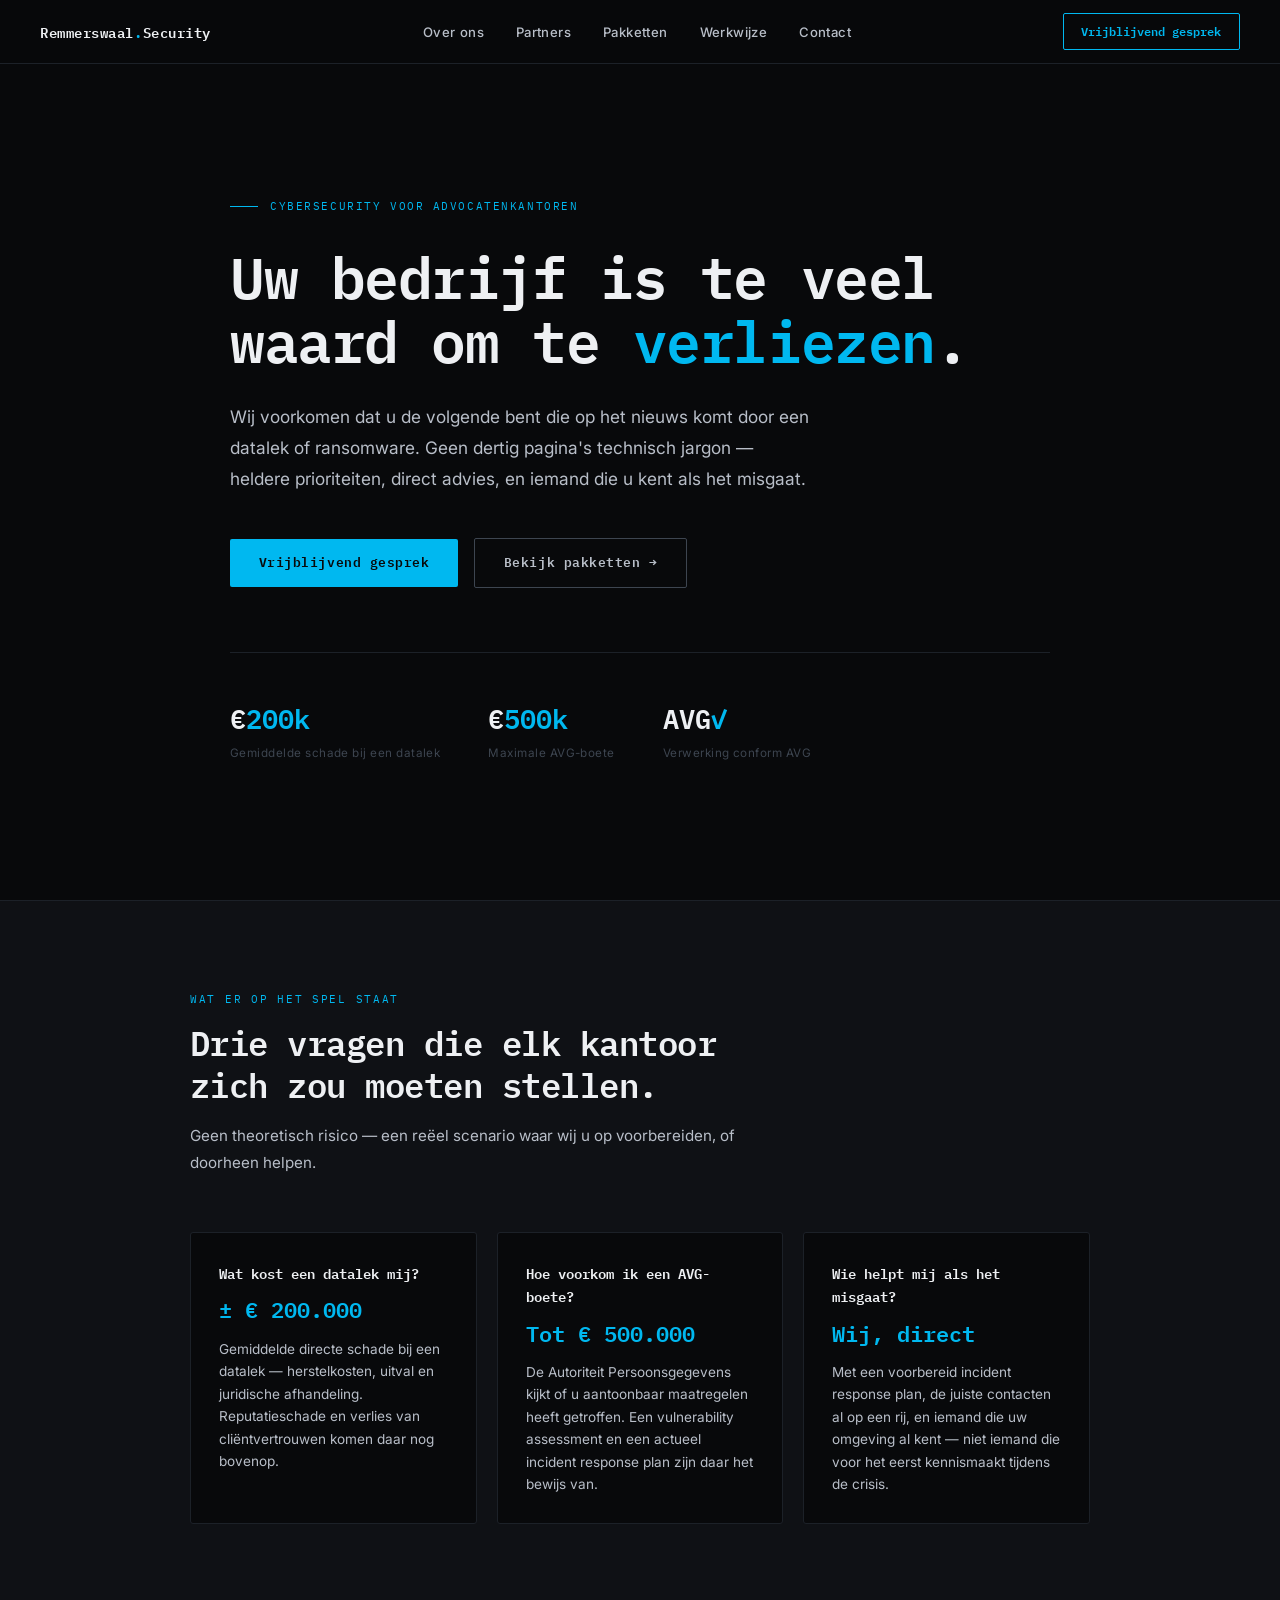
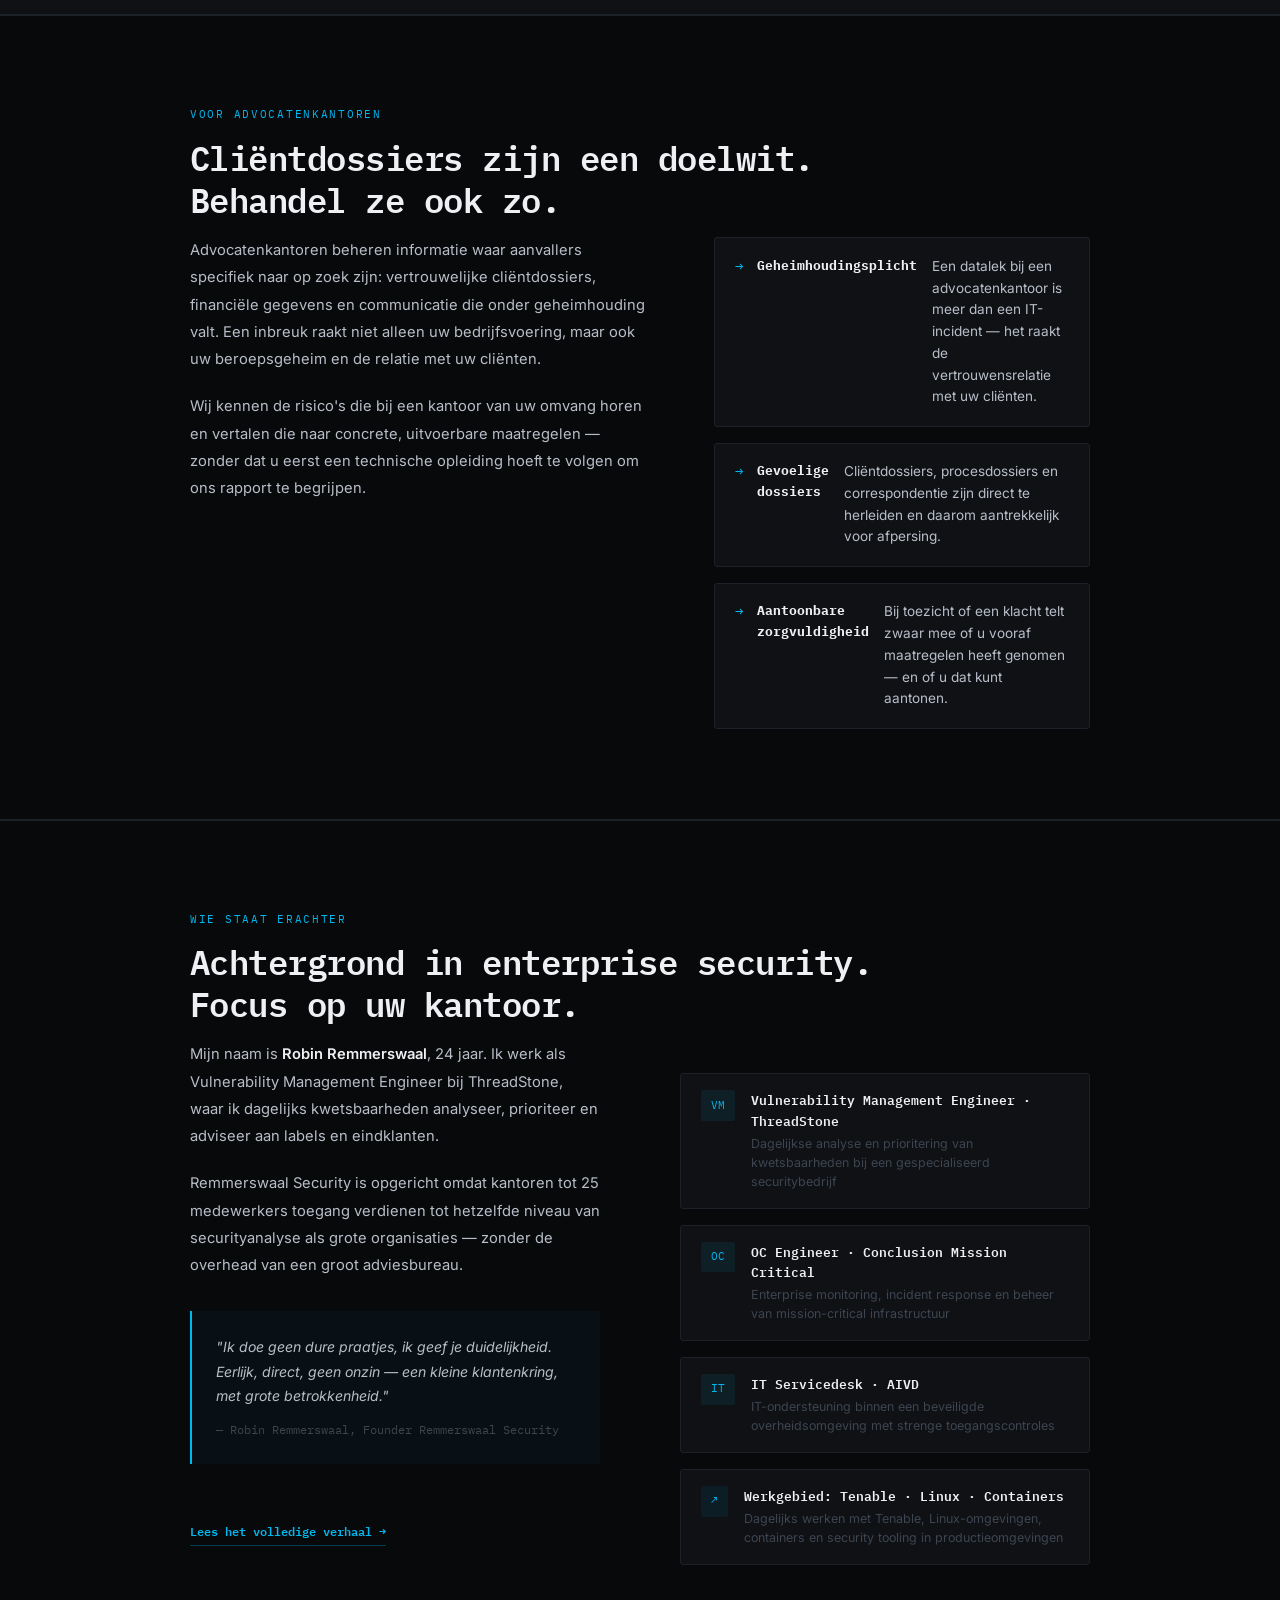
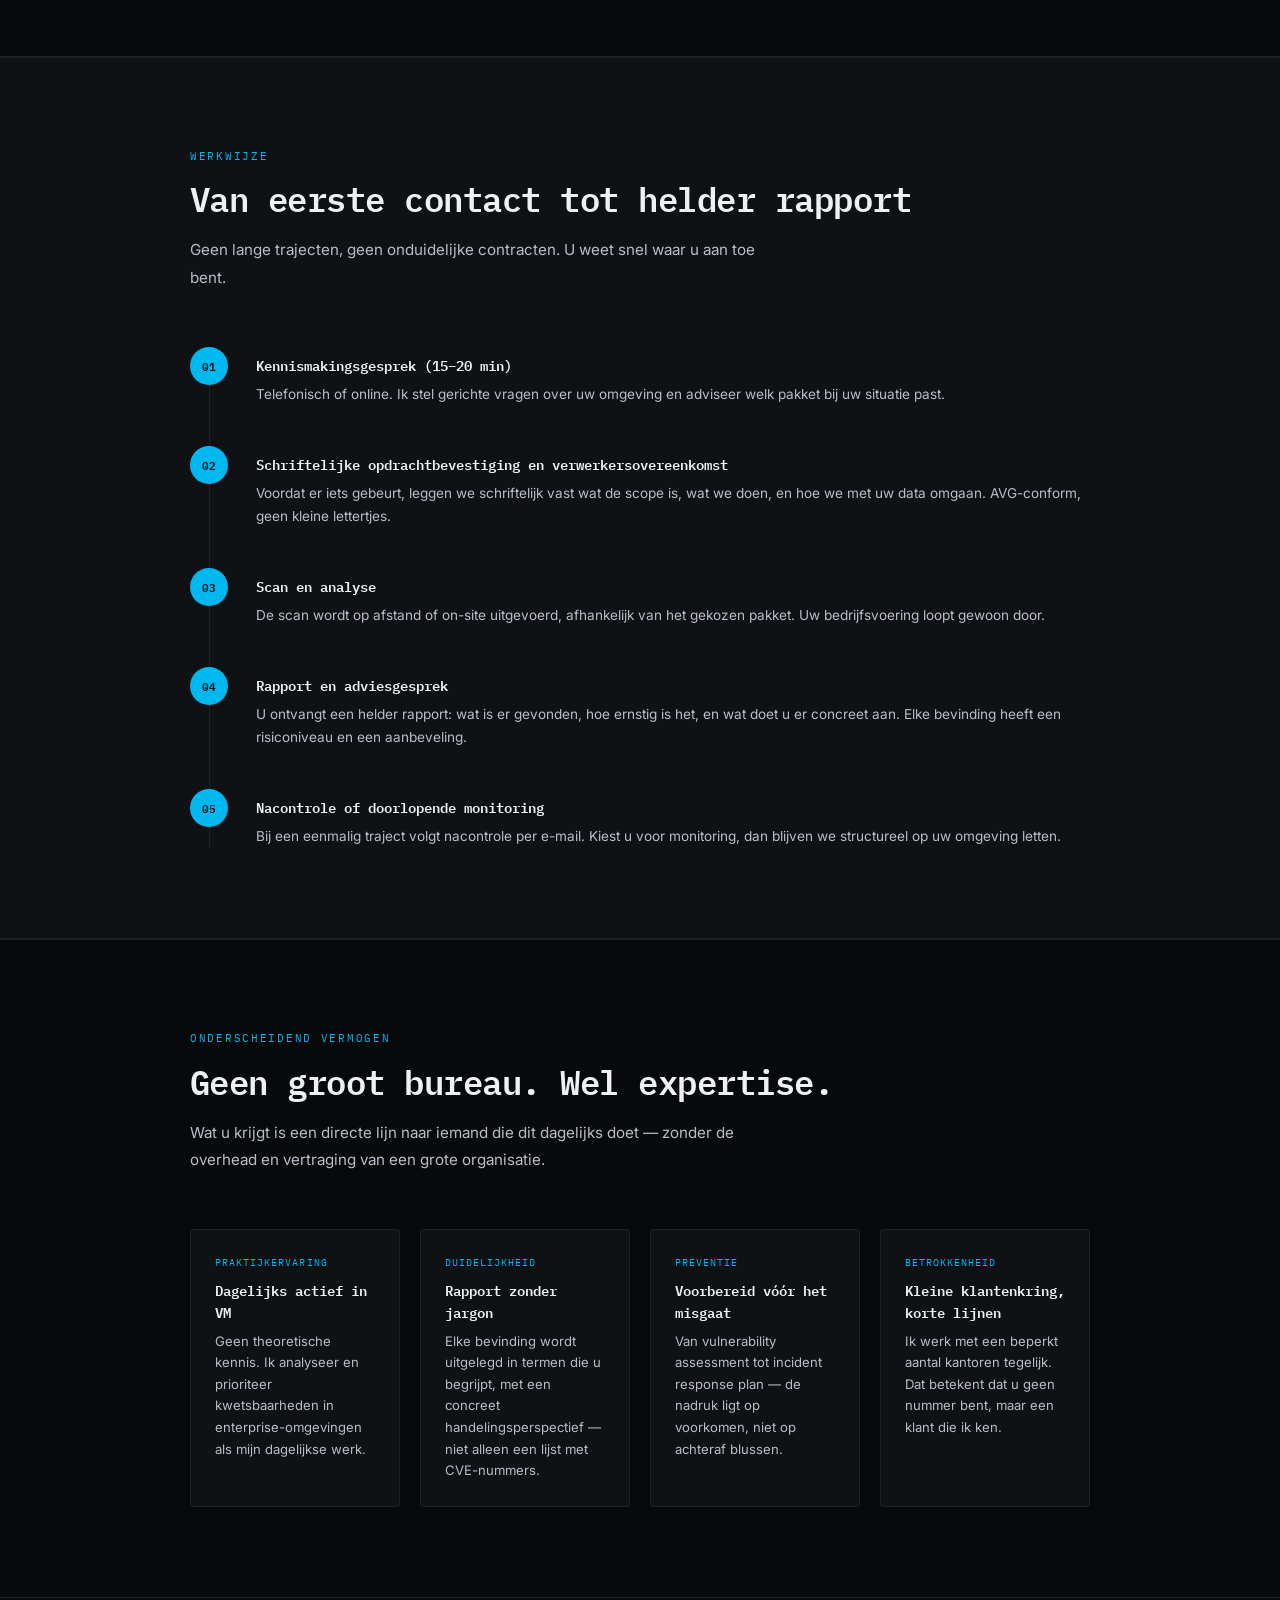
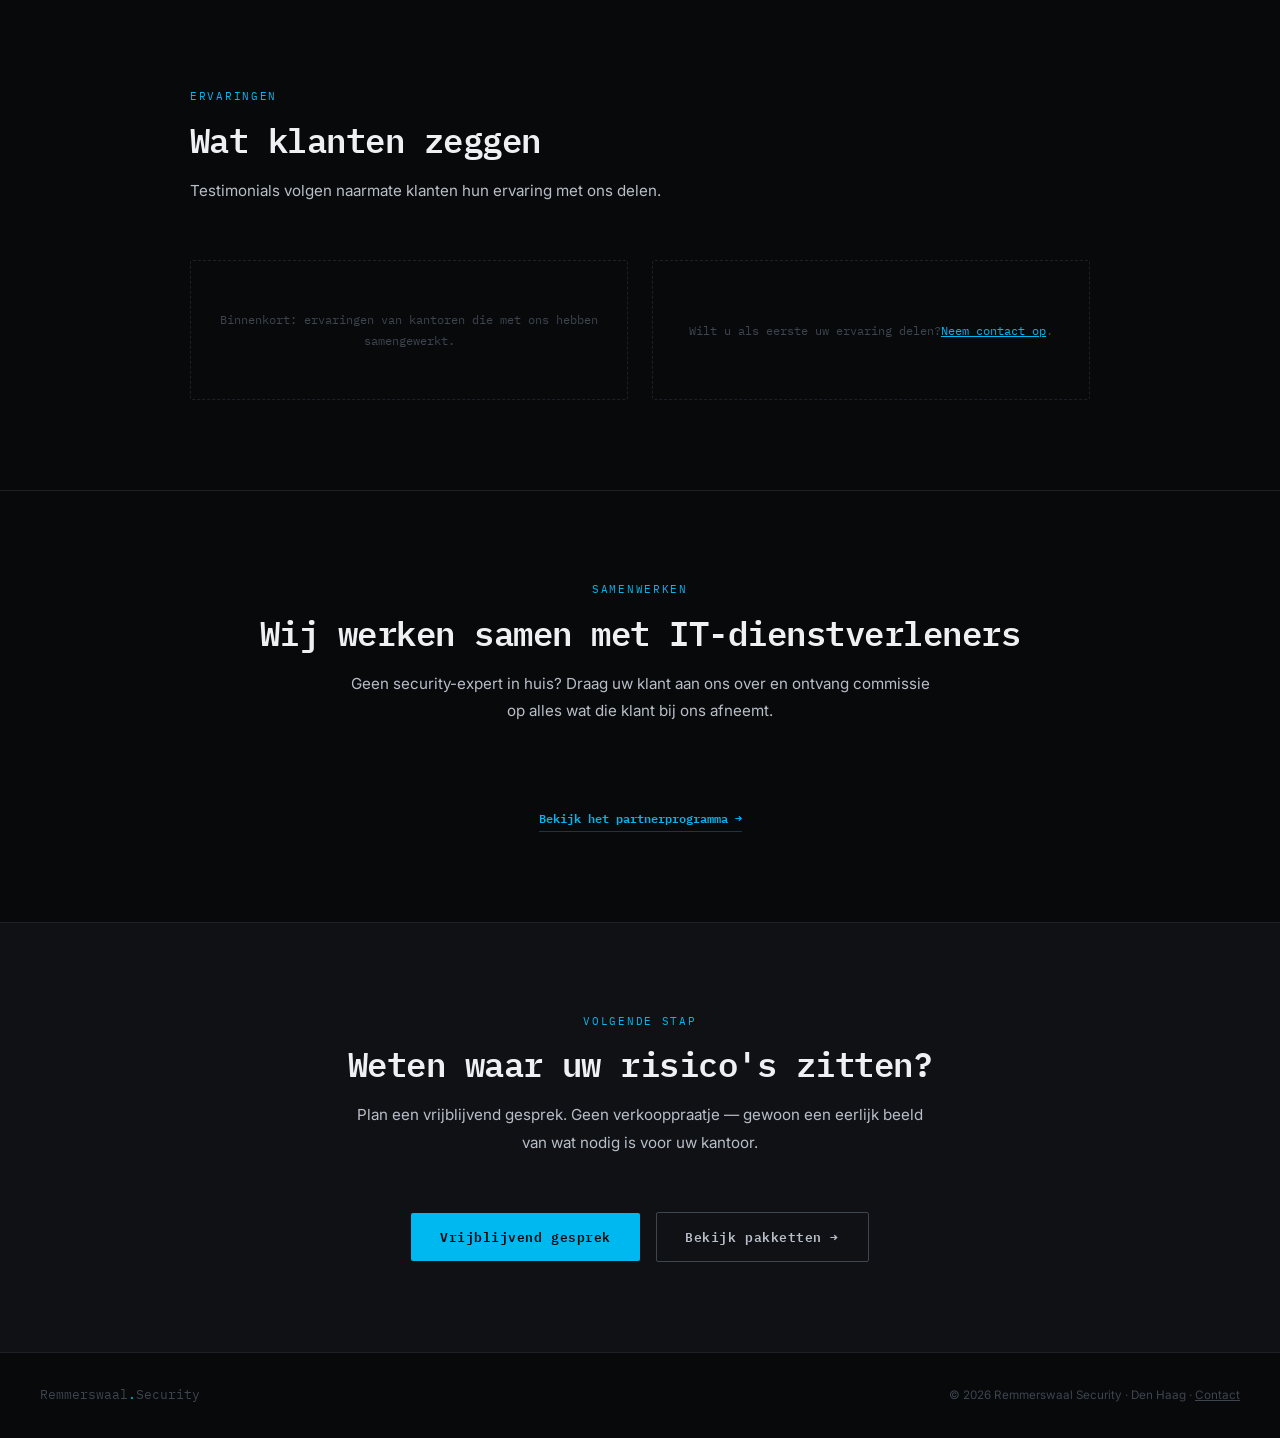
==== commit 26b10cde: "Website update: partner-pagina toegevoegd + typo fix - Nieuwe partner.html met uitleg partnerprogram" ====
--- a/index.html
+++ b/index.html
@@ -17,6 +17,7 @@
   <a href="index.html" class="nav-logo">Remmerswaal<span>.</span>Security</a>
   <ul class="nav-links">
     <li><a href="over-ons.html">Over ons</a></li>
+    <li><a href="partner.html">Partners</a></li>
     <li><a href="pakketten.html">Pakketten</a></li>
     <li><a href="#hoe">Werkwijze</a></li>
     <li><a href="contact.html">Contact</a></li>
@@ -246,6 +247,16 @@
   </div>
 </section>
 
+<!-- PARTNERS -->
+<section class="waarom">
+  <div class="container" style="text-align:center;">
+    <div class="section-tag" style="justify-content:center;">Samenwerken</div>
+    <h2>Wij werken samen met IT-dienstverleners</h2>
+    <p class="section-intro" style="margin-left:auto; margin-right:auto;">Geen security-expert in huis? Draag uw klant aan ons over en ontvang commissie op alles wat die klant bij ons afneemt.</p>
+    <a href="partner.html" class="dienst-cta">Bekijk het partnerprogramma →</a>
+  </div>
+</section>
+
 <!-- CTA -->
 <section class="contact">
   <div class="container" style="text-align:center;">
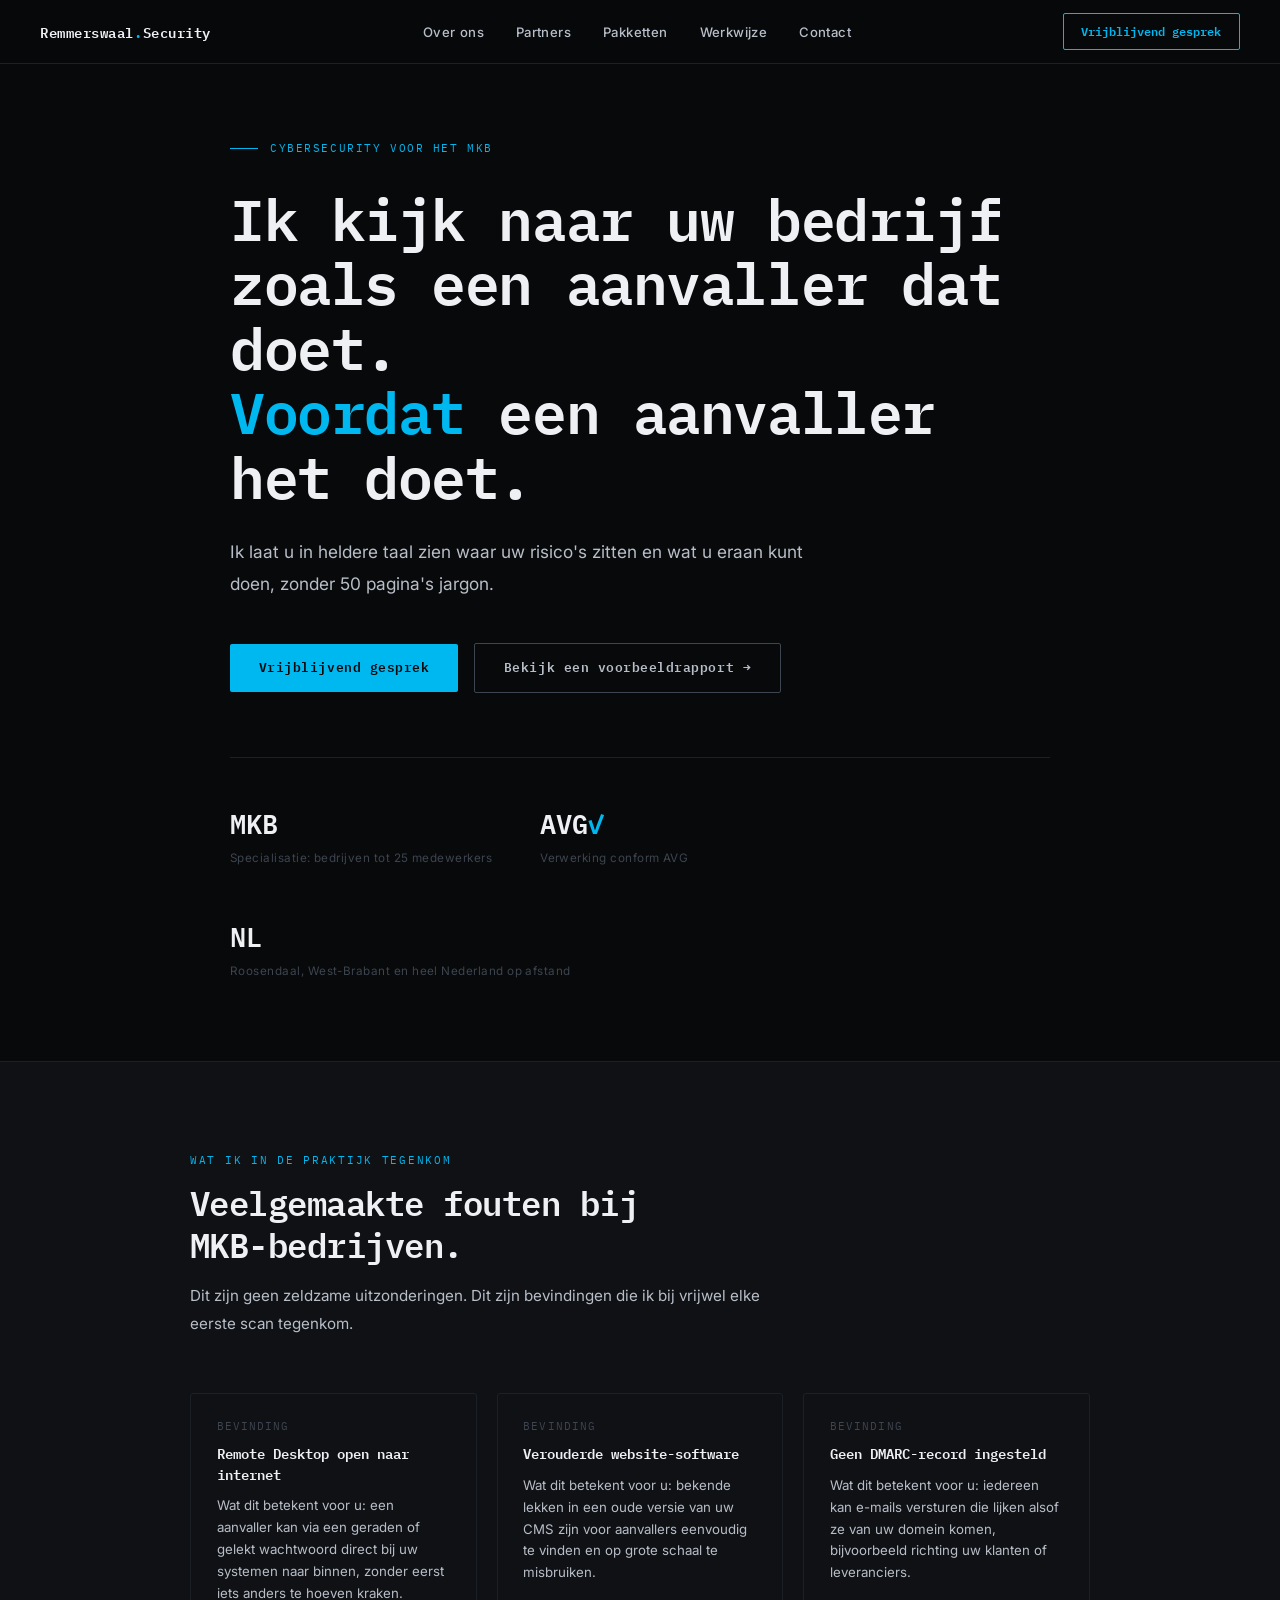
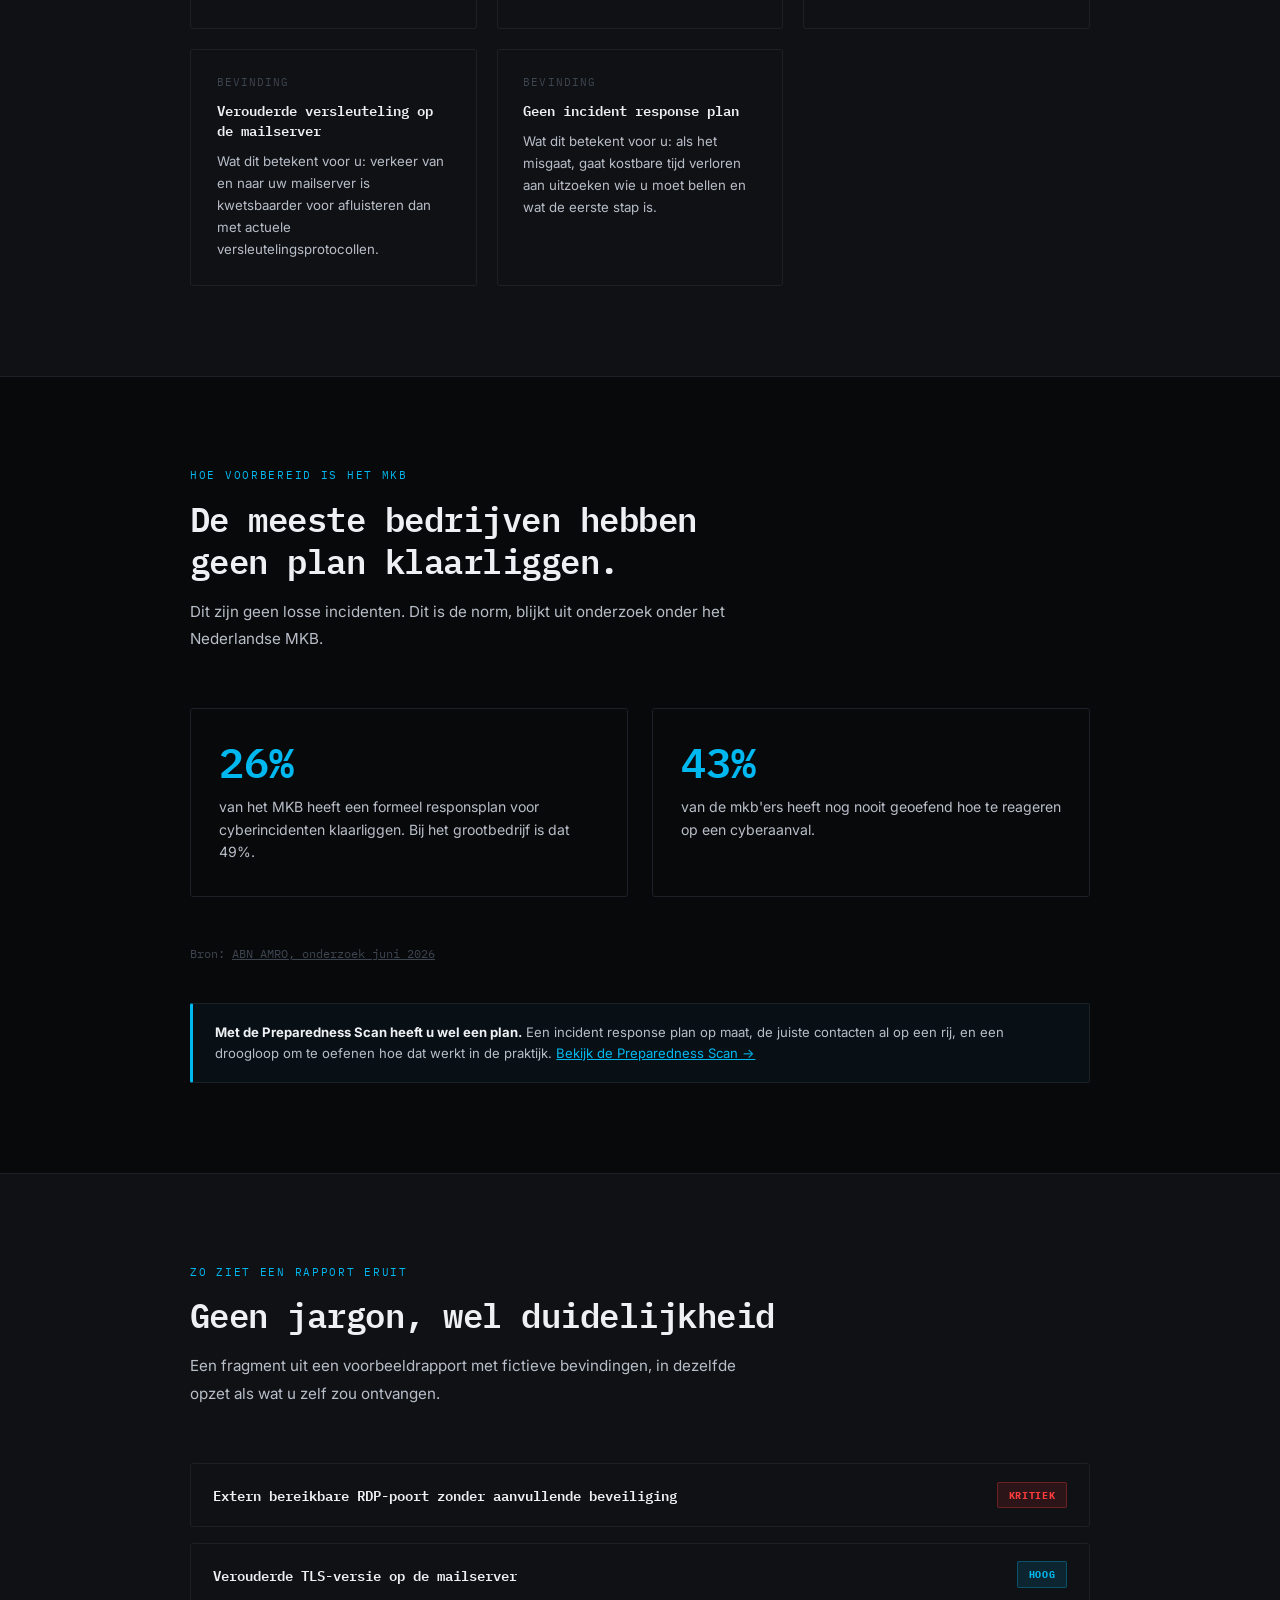
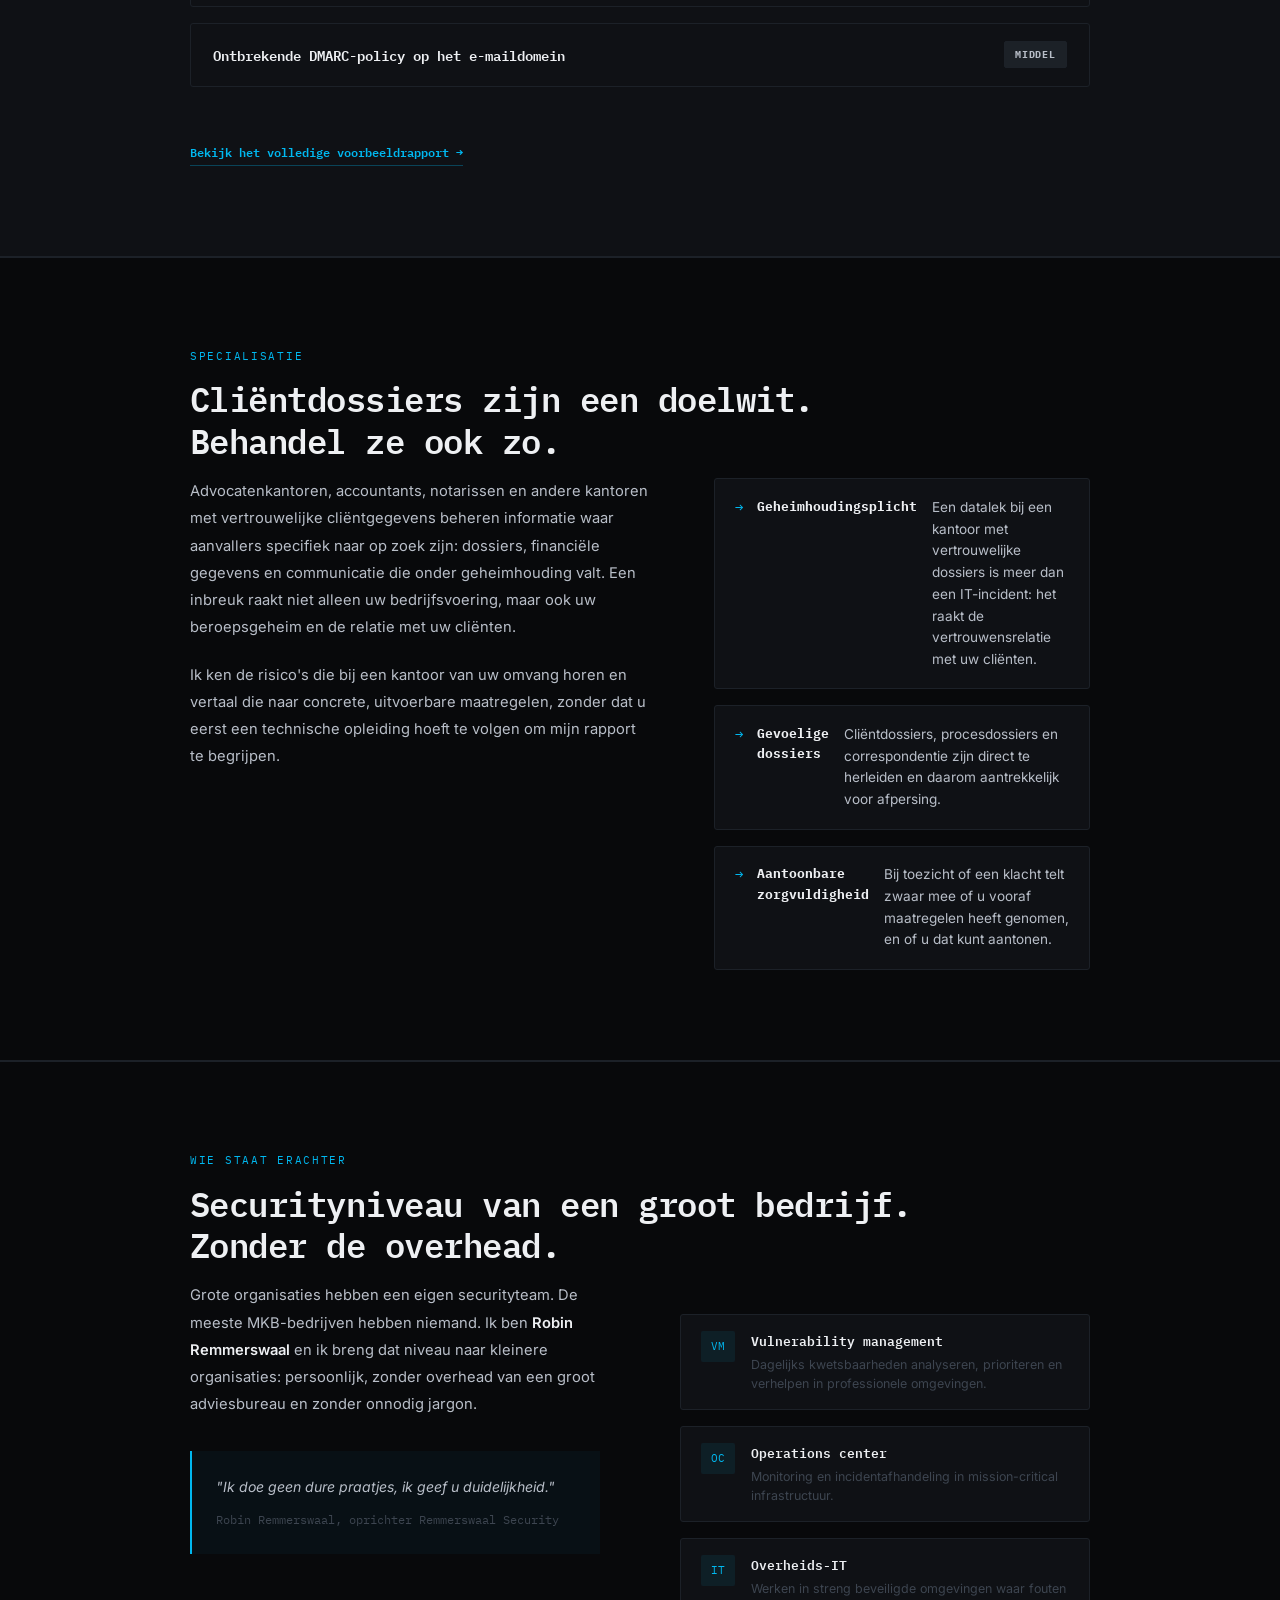
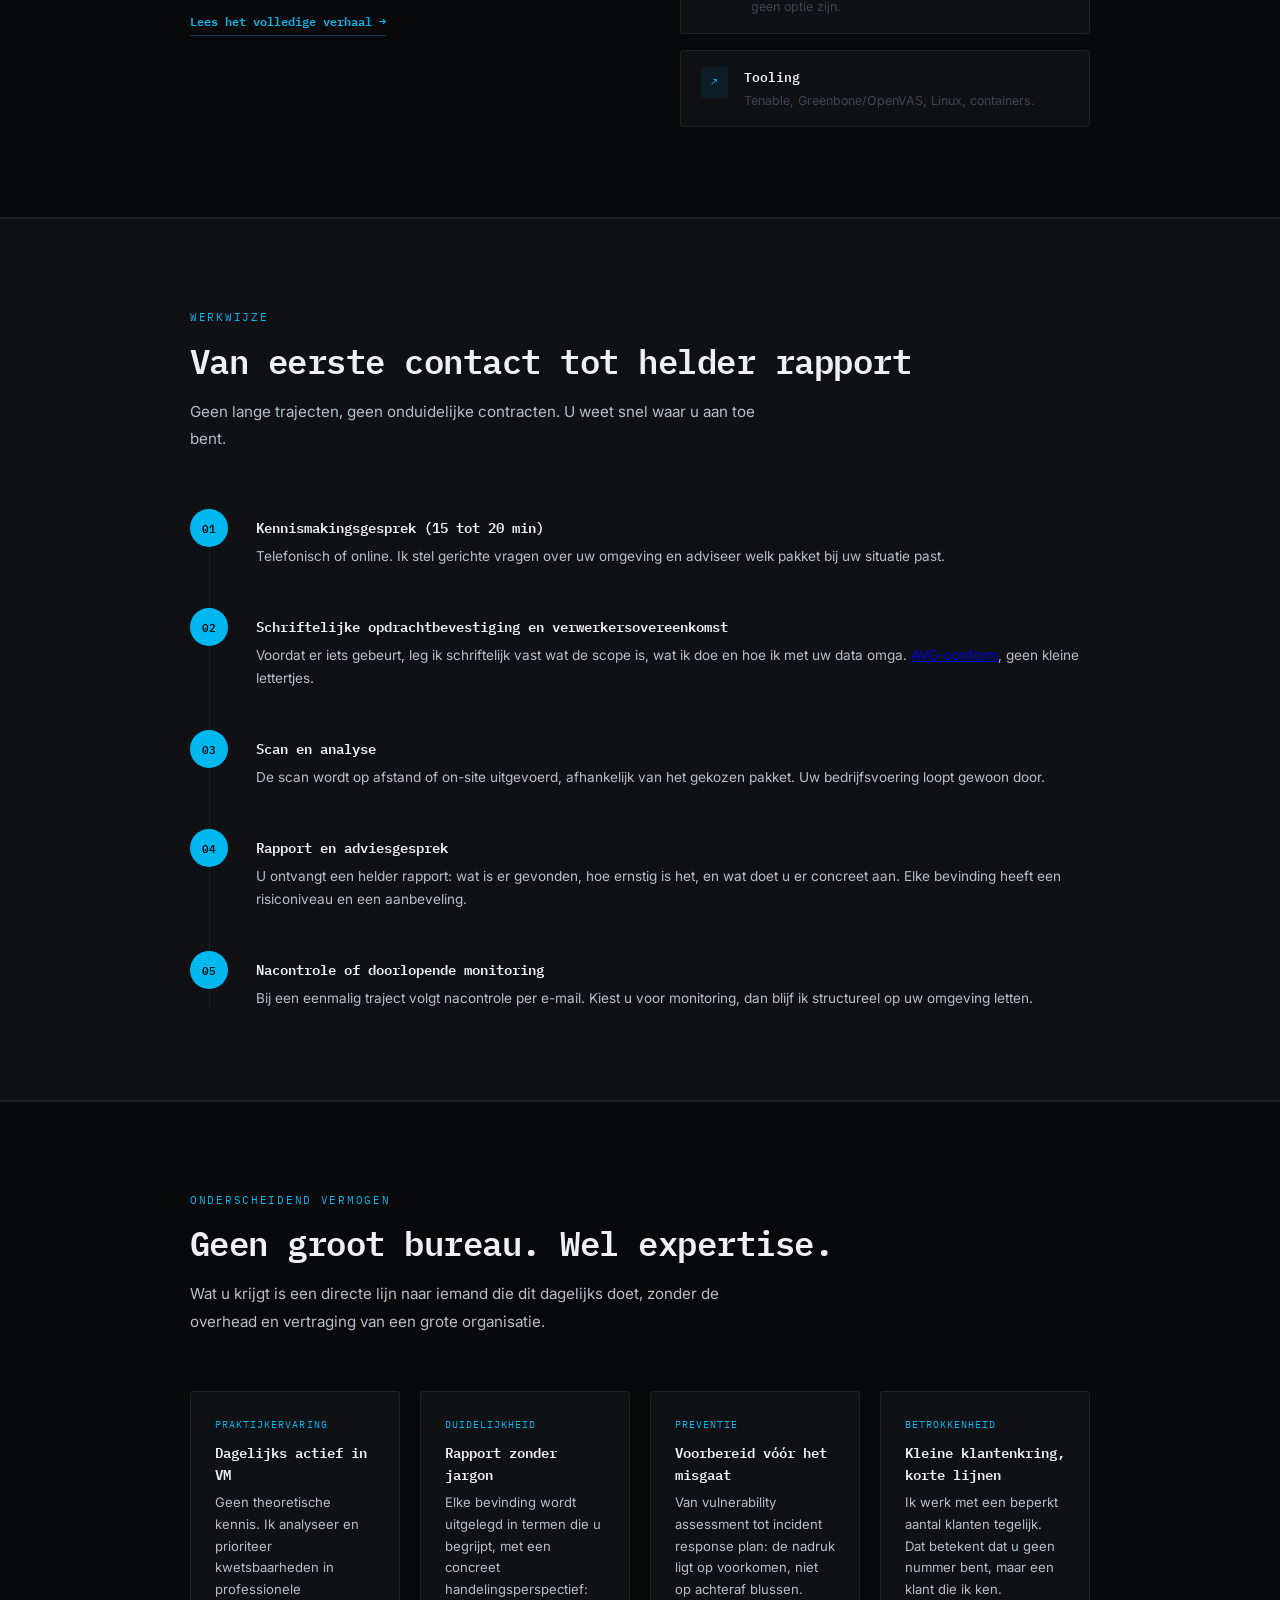
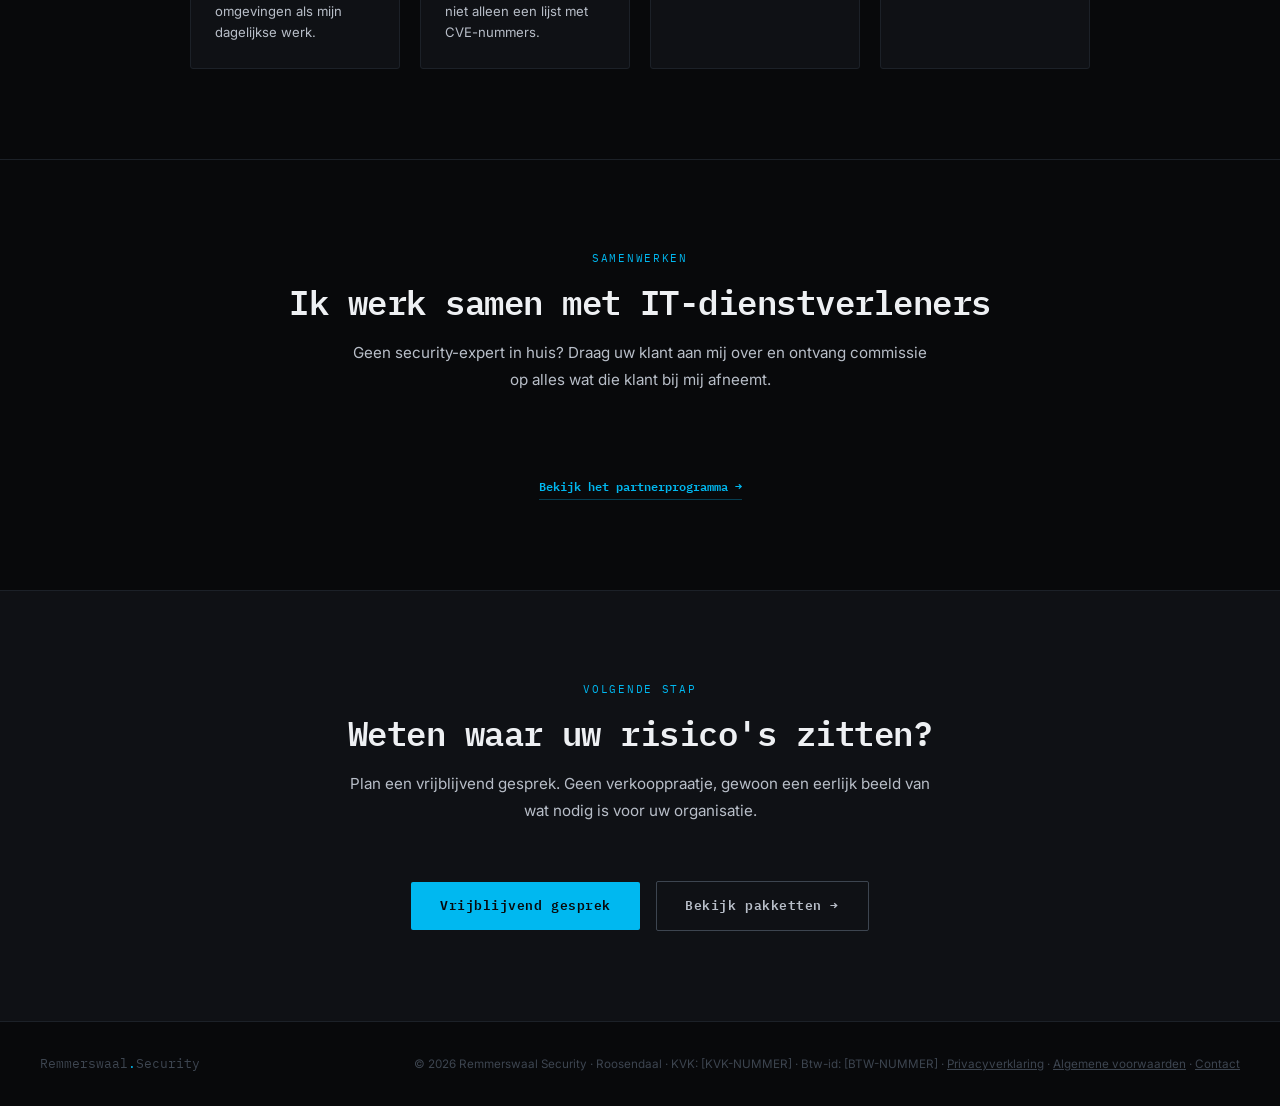
==== commit d22d6f3a: "Herzie homepage, pakketten, over ons, partner en contact Homepage: nieuwe hero zonder ongesourcede c" ====
--- a/index.html
+++ b/index.html
@@ -3,8 +3,14 @@
 <head>
   <meta charset="UTF-8" />
   <meta name="viewport" content="width=device-width, initial-scale=1.0" />
-  <title>Remmerswaal Security — Cybersecurity-expertise voor advocatenkantoren</title>
-  <meta name="description" content="Remmerswaal Security brengt kwetsbaarheden in kaart voordat een aanvaller dat doet. Vulnerability assessments, monitoring en incident-preparedness voor advocatenkantoren en het MKB." />
+  <title>Cybersecurity voor het MKB | Remmerswaal Security, Roosendaal</title>
+  <meta name="description" content="Ik breng de kwetsbaarheden in uw IT-omgeving in kaart voordat een aanvaller dat doet. Vulnerability assessments, monitoring en incident-preparedness voor het MKB, met een specialisatie in advocatuur en andere vertrouwelijke beroepen." />
+  <meta property="og:title" content="Cybersecurity voor het MKB | Remmerswaal Security" />
+  <meta property="og:description" content="Ik breng de kwetsbaarheden in uw IT-omgeving in kaart voordat een aanvaller dat doet. Vulnerability assessments, monitoring en incident-preparedness voor het MKB." />
+  <meta property="og:type" content="website" />
+  <meta property="og:url" content="https://remmerswaal-security.nl/" />
+  <meta property="og:locale" content="nl_NL" />
+  <link rel="icon" type="image/svg+xml" href="favicon.svg" />
   <link rel="preconnect" href="https://fonts.googleapis.com" />
   <link rel="preconnect" href="https://fonts.gstatic.com" crossorigin />
   <link href="https://fonts.googleapis.com/css2?family=IBM+Plex+Mono:wght@400;600&family=Inter:wght@400;500;600&display=swap" rel="stylesheet" />
@@ -27,76 +33,135 @@
 
 <!-- HERO -->
 <section class="hero">
-  <div class="hero-tag">Cybersecurity voor advocatenkantoren</div>
-  <h1>Uw bedrijf is te veel<br/>waard om te <em>verliezen</em>.</h1>
+  <div class="hero-tag">Cybersecurity voor het MKB</div>
+  <h1>Ik kijk naar uw bedrijf<br/>zoals een aanvaller dat doet.<br/><em>Voordat</em> een aanvaller het doet.</h1>
   <p class="hero-sub">
-    Wij voorkomen dat u de volgende bent die op het nieuws komt door een datalek of ransomware. Geen dertig pagina's technisch jargon — heldere prioriteiten, direct advies, en iemand die u kent als het misgaat.
+    Ik laat u in heldere taal zien waar uw risico's zitten en wat u eraan kunt doen, zonder 50 pagina's jargon.
   </p>
   <div class="hero-actions">
     <a href="contact.html" class="btn-primary">Vrijblijvend gesprek</a>
-    <a href="pakketten.html" class="btn-ghost">Bekijk pakketten →</a>
+    <a href="voorbeeldrapport.html" class="btn-ghost">Bekijk een voorbeeldrapport →</a>
   </div>
   <div class="scan-bar"></div>
   <div class="stats-row">
     <div class="stat">
-      <span class="stat-num">€<span>200k</span></span>
-      <span class="stat-label">Gemiddelde schade bij een datalek</span>
-    </div>
-    <div class="stat">
-      <span class="stat-num">€<span>500k</span></span>
-      <span class="stat-label">Maximale AVG-boete</span>
-    </div>
-    <div class="stat">
+      <span class="stat-num">MKB</span>
+      <span class="stat-label">Specialisatie: bedrijven tot 25 medewerkers</span>
+    </div>
+    <a href="privacyverklaring.html" class="stat" style="text-decoration:none;">
       <span class="stat-num">AVG<span>✓</span></span>
       <span class="stat-label">Verwerking conform AVG</span>
-    </div>
-  </div>
-</section>
-
-<!-- WAAROM KLANTEN KIEZEN -->
+    </a>
+    <div class="stat">
+      <span class="stat-num">NL</span>
+      <span class="stat-label">Roosendaal, West-Brabant en heel Nederland op afstand</span>
+    </div>
+  </div>
+</section>
+
+<!-- WAT IK TEGENKOM -->
 <section class="problem">
   <div class="container">
-    <div class="section-tag">Wat er op het spel staat</div>
-    <h2>Drie vragen die elk kantoor<br/>zich zou moeten stellen.</h2>
-    <p class="section-intro">Geen theoretisch risico — een reëel scenario waar wij u op voorbereiden, of doorheen helpen.</p>
-    <div class="problem-grid">
-      <div class="problem-card">
-        <h3>Wat kost een datalek mij?</h3>
-        <div class="stat-line">± € 200.000</div>
-        <p>Gemiddelde directe schade bij een datalek — herstelkosten, uitval en juridische afhandeling. Reputatieschade en verlies van cliëntvertrouwen komen daar nog bovenop.</p>
-      </div>
-      <div class="problem-card">
-        <h3>Hoe voorkom ik een AVG-boete?</h3>
-        <div class="stat-line">Tot € 500.000</div>
-        <p>De Autoriteit Persoonsgegevens kijkt of u aantoonbaar maatregelen heeft getroffen. Een vulnerability assessment en een actueel incident response plan zijn daar het bewijs van.</p>
-      </div>
-      <div class="problem-card">
-        <h3>Wie helpt mij als het misgaat?</h3>
-        <div class="stat-line">Wij, direct</div>
-        <p>Met een voorbereid incident response plan, de juiste contacten al op een rij, en iemand die uw omgeving al kent — niet iemand die voor het eerst kennismaakt tijdens de crisis.</p>
-      </div>
-    </div>
-  </div>
-</section>
-
-<!-- VOOR ADVOCATENKANTOREN -->
+    <div class="section-tag">Wat ik in de praktijk tegenkom</div>
+    <h2>Veelgemaakte fouten bij<br/>MKB-bedrijven.</h2>
+    <p class="section-intro">Dit zijn geen zeldzame uitzonderingen. Dit zijn bevindingen die ik bij vrijwel elke eerste scan tegenkom.</p>
+    <div class="bevindingen-grid">
+      <div class="bevinding-card">
+        <div class="b-wat">Bevinding</div>
+        <h3>Remote Desktop open naar internet</h3>
+        <p>Wat dit betekent voor u: een aanvaller kan via een geraden of gelekt wachtwoord direct bij uw systemen naar binnen, zonder eerst iets anders te hoeven kraken.</p>
+      </div>
+      <div class="bevinding-card">
+        <div class="b-wat">Bevinding</div>
+        <h3>Verouderde website-software</h3>
+        <p>Wat dit betekent voor u: bekende lekken in een oude versie van uw CMS zijn voor aanvallers eenvoudig te vinden en op grote schaal te misbruiken.</p>
+      </div>
+      <div class="bevinding-card">
+        <div class="b-wat">Bevinding</div>
+        <h3>Geen DMARC-record ingesteld</h3>
+        <p>Wat dit betekent voor u: iedereen kan e-mails versturen die lijken alsof ze van uw domein komen, bijvoorbeeld richting uw klanten of leveranciers.</p>
+      </div>
+      <div class="bevinding-card">
+        <div class="b-wat">Bevinding</div>
+        <h3>Verouderde versleuteling op de mailserver</h3>
+        <p>Wat dit betekent voor u: verkeer van en naar uw mailserver is kwetsbaarder voor afluisteren dan met actuele versleutelingsprotocollen.</p>
+      </div>
+      <div class="bevinding-card">
+        <div class="b-wat">Bevinding</div>
+        <h3>Geen incident response plan</h3>
+        <p>Wat dit betekent voor u: als het misgaat, gaat kostbare tijd verloren aan uitzoeken wie u moet bellen en wat de eerste stap is.</p>
+      </div>
+    </div>
+  </div>
+</section>
+
+<!-- CIJFERS / PREPAREDNESS -->
+<section id="cijfers">
+  <div class="container">
+    <div class="section-tag">Hoe voorbereid is het MKB</div>
+    <h2>De meeste bedrijven hebben<br/>geen plan klaarliggen.</h2>
+    <p class="section-intro">Dit zijn geen losse incidenten. Dit is de norm, blijkt uit onderzoek onder het Nederlandse MKB.</p>
+    <div class="cijfers-strip">
+      <div class="cijfer-card">
+        <div class="cijfer-num">26%</div>
+        <p>van het MKB heeft een formeel responsplan voor cyberincidenten klaarliggen. Bij het grootbedrijf is dat 49%.</p>
+      </div>
+      <div class="cijfer-card">
+        <div class="cijfer-num">43%</div>
+        <p>van de mkb'ers heeft nog nooit geoefend hoe te reageren op een cyberaanval.</p>
+      </div>
+    </div>
+    <div class="cijfer-bron">Bron: <a href="https://www.abnamro.nl/nl/zakelijk/insights/sectoren-en-trends/alle-sectoren/mkb-niet-klaar-voor-nieuwe-digitale-risicos.html" target="_blank" rel="noopener noreferrer">ABN AMRO, onderzoek juni 2026</a></div>
+    <div class="dienst-note" style="margin-top:2.5rem;">
+      <strong>Met de Preparedness Scan heeft u wel een plan.</strong> Een incident response plan op maat, de juiste contacten al op een rij, en een droogloop om te oefenen hoe dat werkt in de praktijk. <a href="pakketten.html">Bekijk de Preparedness Scan →</a>
+    </div>
+  </div>
+</section>
+
+<!-- VOORBEELDRAPPORT TEASER -->
+<section class="hoe">
+  <div class="container">
+    <div class="section-tag">Zo ziet een rapport eruit</div>
+    <h2>Geen jargon, wel duidelijkheid</h2>
+    <p class="section-intro">Een fragment uit een voorbeeldrapport met fictieve bevindingen, in dezelfde opzet als wat u zelf zou ontvangen.</p>
+    <div class="teaser-grid">
+      <div class="teaser-finding">
+        <span class="tf-title">Extern bereikbare RDP-poort zonder aanvullende beveiliging</span>
+        <span class="tf-sev crit">Kritiek</span>
+      </div>
+      <div class="teaser-finding">
+        <span class="tf-title">Verouderde TLS-versie op de mailserver</span>
+        <span class="tf-sev high">Hoog</span>
+      </div>
+      <div class="teaser-finding">
+        <span class="tf-title">Ontbrekende DMARC-policy op het e-maildomein</span>
+        <span class="tf-sev med">Middel</span>
+      </div>
+    </div>
+    <p style="margin-top: 1.75rem;">
+      <a href="voorbeeldrapport.html" class="dienst-cta">Bekijk het volledige voorbeeldrapport →</a>
+    </p>
+  </div>
+</section>
+
+<!-- SPECIALISATIE: VERTROUWELIJKE BEROEPEN -->
 <section id="advocaten" class="advocaten">
   <div class="container">
-    <div class="section-tag">Voor advocatenkantoren</div>
+    <div class="section-tag">Specialisatie</div>
     <h2>Cliëntdossiers zijn een doelwit.<br/>Behandel ze ook zo.</h2>
     <div class="advocaten-grid">
       <div class="advocaten-text">
         <p>
-          Advocatenkantoren beheren informatie waar aanvallers specifiek naar op zoek zijn: vertrouwelijke cliëntdossiers, financiële gegevens en communicatie die onder geheimhouding valt. Een inbreuk raakt niet alleen uw bedrijfsvoering, maar ook uw beroepsgeheim en de relatie met uw cliënten.
+          Advocatenkantoren, accountants, notarissen en andere kantoren met vertrouwelijke cliëntgegevens beheren informatie waar aanvallers specifiek naar op zoek zijn: dossiers, financiële gegevens en communicatie die onder geheimhouding valt. Een inbreuk raakt niet alleen uw bedrijfsvoering, maar ook uw beroepsgeheim en de relatie met uw cliënten.
         </p>
         <p>
-          Wij kennen de risico's die bij een kantoor van uw omvang horen en vertalen die naar concrete, uitvoerbare maatregelen — zonder dat u eerst een technische opleiding hoeft te volgen om ons rapport te begrijpen.
+          Ik ken de risico's die bij een kantoor van uw omvang horen en vertaal die naar concrete, uitvoerbare maatregelen, zonder dat u eerst een technische opleiding hoeft te volgen om mijn rapport te begrijpen.
         </p>
       </div>
       <ul class="advocaten-list">
-        <li><strong>Geheimhoudingsplicht</strong>Een datalek bij een advocatenkantoor is meer dan een IT-incident — het raakt de vertrouwensrelatie met uw cliënten.</li>
+        <li><strong>Geheimhoudingsplicht</strong>Een datalek bij een kantoor met vertrouwelijke dossiers is meer dan een IT-incident: het raakt de vertrouwensrelatie met uw cliënten.</li>
         <li><strong>Gevoelige dossiers</strong>Cliëntdossiers, procesdossiers en correspondentie zijn direct te herleiden en daarom aantrekkelijk voor afpersing.</li>
-        <li><strong>Aantoonbare zorgvuldigheid</strong>Bij toezicht of een klacht telt zwaar mee of u vooraf maatregelen heeft genomen — en of u dat kunt aantonen.</li>
+        <li><strong>Aantoonbare zorgvuldigheid</strong>Bij toezicht of een klacht telt zwaar mee of u vooraf maatregelen heeft genomen, en of u dat kunt aantonen.</li>
       </ul>
     </div>
   </div>
@@ -106,18 +171,15 @@
 <section id="over" class="over">
   <div class="container">
     <div class="section-tag">Wie staat erachter</div>
-    <h2>Achtergrond in enterprise security.<br/>Focus op uw kantoor.</h2>
+    <h2>Securityniveau van een groot bedrijf.<br/>Zonder de overhead.</h2>
     <div class="over-inner">
       <div class="over-text">
         <p>
-          Mijn naam is <strong>Robin Remmerswaal</strong>, 24 jaar. Ik werk als Vulnerability Management Engineer bij ThreadStone, waar ik dagelijks kwetsbaarheden analyseer, prioriteer en adviseer aan labels en eindklanten.
-        </p>
-        <p>
-          Remmerswaal Security is opgericht omdat kantoren tot 25 medewerkers toegang verdienen tot hetzelfde niveau van securityanalyse als grote organisaties — zonder de overhead van een groot adviesbureau.
+          Grote organisaties hebben een eigen securityteam. De meeste MKB-bedrijven hebben niemand. Ik ben <strong>Robin Remmerswaal</strong> en ik breng dat niveau naar kleinere organisaties: persoonlijk, zonder overhead van een groot adviesbureau en zonder onnodig jargon.
         </p>
         <div class="over-quote">
-          <p>"Ik doe geen dure praatjes, ik geef je duidelijkheid. Eerlijk, direct, geen onzin — een kleine klantenkring, met grote betrokkenheid."</p>
-          <cite>— Robin Remmerswaal, Founder Remmerswaal Security</cite>
+          <p>"Ik doe geen dure praatjes, ik geef u duidelijkheid."</p>
+          <cite>Robin Remmerswaal, oprichter Remmerswaal Security</cite>
         </div>
         <p style="margin-top: 1.75rem;">
           <a href="over-ons.html" class="dienst-cta">Lees het volledige verhaal →</a>
@@ -127,29 +189,29 @@
         <div class="credential">
           <div class="credential-icon">VM</div>
           <div class="credential-body">
-            <h4>Vulnerability Management Engineer · ThreadStone</h4>
-            <p>Dagelijkse analyse en prioritering van kwetsbaarheden bij een gespecialiseerd securitybedrijf</p>
+            <h4>Vulnerability management</h4>
+            <p>Dagelijks kwetsbaarheden analyseren, prioriteren en verhelpen in professionele omgevingen.</p>
           </div>
         </div>
         <div class="credential">
           <div class="credential-icon">OC</div>
           <div class="credential-body">
-            <h4>OC Engineer · Conclusion Mission Critical</h4>
-            <p>Enterprise monitoring, incident response en beheer van mission-critical infrastructuur</p>
+            <h4>Operations center</h4>
+            <p>Monitoring en incidentafhandeling in mission-critical infrastructuur.</p>
           </div>
         </div>
         <div class="credential">
           <div class="credential-icon">IT</div>
           <div class="credential-body">
-            <h4>IT Servicedesk · AIVD</h4>
-            <p>IT-ondersteuning binnen een beveiligde overheidsomgeving met strenge toegangscontroles</p>
+            <h4>Overheids-IT</h4>
+            <p>Werken in streng beveiligde omgevingen waar fouten geen optie zijn.</p>
           </div>
         </div>
         <div class="credential">
           <div class="credential-icon">↗</div>
           <div class="credential-body">
-            <h4>Werkgebied: Tenable · Linux · Containers</h4>
-            <p>Dagelijks werken met Tenable, Linux-omgevingen, containers en security tooling in productieomgevingen</p>
+            <h4>Tooling</h4>
+            <p>Tenable, Greenbone/OpenVAS, Linux, containers.</p>
           </div>
         </div>
       </div>
@@ -167,7 +229,7 @@
       <div class="step">
         <div class="step-num">01</div>
         <div class="step-body">
-          <h3>Kennismakingsgesprek (15–20 min)</h3>
+          <h3>Kennismakingsgesprek (15 tot 20 min)</h3>
           <p>Telefonisch of online. Ik stel gerichte vragen over uw omgeving en adviseer welk pakket bij uw situatie past.</p>
         </div>
       </div>
@@ -175,7 +237,7 @@
         <div class="step-num">02</div>
         <div class="step-body">
           <h3>Schriftelijke opdrachtbevestiging en verwerkersovereenkomst</h3>
-          <p>Voordat er iets gebeurt, leggen we schriftelijk vast wat de scope is, wat we doen, en hoe we met uw data omgaan. AVG-conform, geen kleine lettertjes.</p>
+          <p>Voordat er iets gebeurt, leg ik schriftelijk vast wat de scope is, wat ik doe en hoe ik met uw data omga. <a href="privacyverklaring.html">AVG-conform</a>, geen kleine lettertjes.</p>
         </div>
       </div>
       <div class="step">
@@ -196,7 +258,7 @@
         <div class="step-num">05</div>
         <div class="step-body">
           <h3>Nacontrole of doorlopende monitoring</h3>
-          <p>Bij een eenmalig traject volgt nacontrole per e-mail. Kiest u voor monitoring, dan blijven we structureel op uw omgeving letten.</p>
+          <p>Bij een eenmalig traject volgt nacontrole per e-mail. Kiest u voor monitoring, dan blijf ik structureel op uw omgeving letten.</p>
         </div>
       </div>
     </div>
@@ -208,51 +270,40 @@
   <div class="container">
     <div class="section-tag">Onderscheidend vermogen</div>
     <h2>Geen groot bureau. Wel expertise.</h2>
-    <p class="section-intro">Wat u krijgt is een directe lijn naar iemand die dit dagelijks doet — zonder de overhead en vertraging van een grote organisatie.</p>
+    <p class="section-intro">Wat u krijgt is een directe lijn naar iemand die dit dagelijks doet, zonder de overhead en vertraging van een grote organisatie.</p>
     <div class="waarom-grid">
       <div class="waarom-item">
         <div class="w-label">Praktijkervaring</div>
         <h3>Dagelijks actief in VM</h3>
-        <p>Geen theoretische kennis. Ik analyseer en prioriteer kwetsbaarheden in enterprise-omgevingen als mijn dagelijkse werk.</p>
+        <p>Geen theoretische kennis. Ik analyseer en prioriteer kwetsbaarheden in professionele omgevingen als mijn dagelijkse werk.</p>
       </div>
       <div class="waarom-item">
         <div class="w-label">Duidelijkheid</div>
         <h3>Rapport zonder jargon</h3>
-        <p>Elke bevinding wordt uitgelegd in termen die u begrijpt, met een concreet handelingsperspectief — niet alleen een lijst met CVE-nummers.</p>
+        <p>Elke bevinding wordt uitgelegd in termen die u begrijpt, met een concreet handelingsperspectief: niet alleen een lijst met CVE-nummers.</p>
       </div>
       <div class="waarom-item">
         <div class="w-label">Preventie</div>
         <h3>Voorbereid vóór het misgaat</h3>
-        <p>Van vulnerability assessment tot incident response plan — de nadruk ligt op voorkomen, niet op achteraf blussen.</p>
+        <p>Van vulnerability assessment tot incident response plan: de nadruk ligt op voorkomen, niet op achteraf blussen.</p>
       </div>
       <div class="waarom-item">
         <div class="w-label">Betrokkenheid</div>
         <h3>Kleine klantenkring, korte lijnen</h3>
-        <p>Ik werk met een beperkt aantal kantoren tegelijk. Dat betekent dat u geen nummer bent, maar een klant die ik ken.</p>
-      </div>
-    </div>
-  </div>
-</section>
-
-<!-- TESTIMONIALS -->
-<section class="testimonials">
-  <div class="container">
-    <div class="section-tag">Ervaringen</div>
-    <h2>Wat klanten zeggen</h2>
-    <p class="section-intro">Testimonials volgen naarmate klanten hun ervaring met ons delen.</p>
-    <div class="testimonials-grid">
-      <div class="testimonial-placeholder">Binnenkort: ervaringen van kantoren die met ons hebben samengewerkt.</div>
-      <div class="testimonial-placeholder">Wilt u als eerste uw ervaring delen? <a href="contact.html" style="color:var(--accent);">Neem contact op</a>.</div>
-    </div>
-  </div>
-</section>
+        <p>Ik werk met een beperkt aantal klanten tegelijk. Dat betekent dat u geen nummer bent, maar een klant die ik ken.</p>
+      </div>
+    </div>
+  </div>
+</section>
+
+<!-- TESTIMONIALS: voeg hier klantervaringen toe zodra beschikbaar -->
 
 <!-- PARTNERS -->
 <section class="waarom">
   <div class="container" style="text-align:center;">
     <div class="section-tag" style="justify-content:center;">Samenwerken</div>
-    <h2>Wij werken samen met IT-dienstverleners</h2>
-    <p class="section-intro" style="margin-left:auto; margin-right:auto;">Geen security-expert in huis? Draag uw klant aan ons over en ontvang commissie op alles wat die klant bij ons afneemt.</p>
+    <h2>Ik werk samen met IT-dienstverleners</h2>
+    <p class="section-intro" style="margin-left:auto; margin-right:auto;">Geen security-expert in huis? Draag uw klant aan mij over en ontvang commissie op alles wat die klant bij mij afneemt.</p>
     <a href="partner.html" class="dienst-cta">Bekijk het partnerprogramma →</a>
   </div>
 </section>
@@ -262,7 +313,7 @@
   <div class="container" style="text-align:center;">
     <div class="section-tag" style="justify-content:center;">Volgende stap</div>
     <h2>Weten waar uw risico's zitten?</h2>
-    <p class="section-intro" style="margin-left:auto; margin-right:auto;">Plan een vrijblijvend gesprek. Geen verkooppraatje — gewoon een eerlijk beeld van wat nodig is voor uw kantoor.</p>
+    <p class="section-intro" style="margin-left:auto; margin-right:auto;">Plan een vrijblijvend gesprek. Geen verkooppraatje, gewoon een eerlijk beeld van wat nodig is voor uw organisatie.</p>
     <div class="hero-actions" style="justify-content:center;">
       <a href="contact.html" class="btn-primary">Vrijblijvend gesprek</a>
       <a href="pakketten.html" class="btn-ghost">Bekijk pakketten →</a>
@@ -273,7 +324,7 @@
 <!-- FOOTER -->
 <footer>
   <span class="footer-logo">Remmerswaal<span>.</span>Security</span>
-  <p>© 2026 Remmerswaal Security · Den Haag · <a href="contact.html" style="color:var(--muted);">Contact</a></p>
+  <p>© 2026 Remmerswaal Security · Roosendaal · KVK: [KVK-NUMMER] · Btw-id: [BTW-NUMMER] · <a href="privacyverklaring.html" style="color:var(--muted);">Privacyverklaring</a> · <a href="algemene-voorwaarden.html" style="color:var(--muted);">Algemene voorwaarden</a> · <a href="contact.html" style="color:var(--muted);">Contact</a></p>
 </footer>
 
 </body>
--- a/style.css
+++ b/style.css
@@ -460,6 +460,13 @@
   margin-bottom: 1.5rem;
   line-height: 1;
 }
+.dienst-price .price-old {
+  text-decoration: line-through;
+  color: var(--muted);
+  font-weight: 400;
+  font-size: 1.05rem;
+  margin-right: 0.5rem;
+}
 .dienst-price small {
   font-size: 0.72rem;
   color: var(--muted);
@@ -708,6 +715,177 @@
 .footer-logo { font-family: var(--mono); font-size: 0.8rem; color: var(--muted); }
 .footer-logo span { color: var(--accent); }
 footer p { font-size: 0.73rem; color: var(--muted); }
+
+/* ── BEVINDINGEN (wat ik tegenkom) ── */
+.bevindingen-grid {
+  display: grid;
+  grid-template-columns: repeat(auto-fit, minmax(260px, 1fr));
+  gap: 1.25rem;
+  margin-top: 2.5rem;
+}
+.bevinding-card {
+  border: 1px solid var(--border);
+  border-radius: 3px;
+  padding: 1.5rem 1.6rem;
+  background: var(--panel);
+}
+.bevinding-card .b-wat {
+  font-family: var(--mono);
+  font-size: 0.68rem;
+  color: var(--muted);
+  letter-spacing: 0.1em;
+  text-transform: uppercase;
+  margin-bottom: 0.5rem;
+}
+.bevinding-card h3 {
+  font-family: var(--mono);
+  font-size: 0.9rem;
+  font-weight: 600;
+  color: var(--white);
+  margin-bottom: 0.7rem;
+  line-height: 1.4;
+}
+.bevinding-card p { font-size: 0.83rem; color: var(--text); line-height: 1.65; }
+
+/* ── CIJFERS (gesourcede statistieken) ── */
+.cijfers-strip {
+  display: grid;
+  grid-template-columns: repeat(auto-fit, minmax(240px, 1fr));
+  gap: 1.5rem;
+  margin-top: 2.5rem;
+}
+.cijfer-card {
+  border: 1px solid var(--border);
+  border-radius: 3px;
+  padding: 2rem 1.75rem;
+  background: var(--black);
+}
+.cijfer-num {
+  font-family: var(--mono);
+  font-size: 2.6rem;
+  font-weight: 600;
+  color: var(--accent);
+  line-height: 1;
+  margin-bottom: 0.85rem;
+}
+.cijfer-card p { font-size: 0.88rem; color: var(--text); line-height: 1.6; }
+.cijfer-bron {
+  margin-top: 3rem;
+  font-family: var(--mono);
+  font-size: 0.72rem;
+  color: var(--muted);
+}
+.cijfer-bron a { color: var(--muted); }
+
+/* ── VOORBEELDRAPPORT TEASER ── */
+.teaser-grid {
+  display: flex;
+  flex-direction: column;
+  gap: 1rem;
+  margin-top: 2.5rem;
+}
+.teaser-finding {
+  border: 1px solid var(--border);
+  border-radius: 3px;
+  padding: 1.1rem 1.4rem;
+  background: var(--panel);
+  display: flex;
+  align-items: center;
+  justify-content: space-between;
+  gap: 1rem;
+  flex-wrap: wrap;
+}
+.teaser-finding .tf-title { font-family: var(--mono); font-size: 0.85rem; color: var(--white); font-weight: 600; }
+.teaser-finding .tf-sev {
+  font-family: var(--mono);
+  font-size: 0.65rem;
+  font-weight: 700;
+  letter-spacing: 0.06em;
+  text-transform: uppercase;
+  padding: 0.25rem 0.65rem;
+  border-radius: 2px;
+  white-space: nowrap;
+}
+.tf-sev.crit { background: rgba(255,59,59,0.12); color: var(--danger); border: 1px solid rgba(255,59,59,0.3); }
+.tf-sev.high { background: rgba(0,184,240,0.12); color: var(--accent); border: 1px solid rgba(0,184,240,0.3); }
+.tf-sev.med { background: rgba(61,69,80,0.3); color: var(--text); border: 1px solid var(--border); }
+
+/* ── LEGAL CONTENT ── */
+.legal-content { max-width: 720px; }
+.legal-content .legal-meta {
+  font-family: var(--mono);
+  font-size: 0.78rem;
+  color: var(--muted);
+  margin-bottom: 2.75rem;
+}
+.legal-content h2 {
+  font-size: 1.15rem;
+  margin-top: 2.75rem;
+  margin-bottom: 0.9rem;
+}
+.legal-content h2:first-of-type { margin-top: 0; }
+.legal-content p,
+.legal-content li {
+  font-size: 0.92rem;
+  color: var(--text);
+  line-height: 1.85;
+  margin-bottom: 1rem;
+}
+.legal-content ul,
+.legal-content ol {
+  margin: 0 0 1.25rem 1.25rem;
+}
+.legal-content strong { color: var(--white); font-weight: 600; }
+.legal-content a { color: var(--accent); }
+.legal-draft-notice {
+  margin-bottom: 2.5rem;
+  padding: 1rem 1.25rem;
+  border: 1px solid var(--border);
+  border-left: 3px solid var(--danger);
+  border-radius: 2px;
+  background: rgba(255,59,59,0.05);
+  font-family: var(--mono);
+  font-size: 0.78rem;
+  color: var(--text);
+}
+
+/* ── FAQ ── */
+.faq-list { display: flex; flex-direction: column; gap: 0.75rem; }
+.faq-item {
+  border: 1px solid var(--border);
+  border-radius: 3px;
+  background: var(--panel);
+  padding: 0;
+}
+.faq-item summary {
+  cursor: pointer;
+  list-style: none;
+  padding: 1.1rem 1.4rem;
+  font-family: var(--mono);
+  font-size: 0.85rem;
+  font-weight: 600;
+  color: var(--white);
+  display: flex;
+  align-items: center;
+  justify-content: space-between;
+  gap: 1rem;
+}
+.faq-item summary::-webkit-details-marker { display: none; }
+.faq-item summary::after {
+  content: '+';
+  font-family: var(--mono);
+  color: var(--accent);
+  font-size: 1.1rem;
+  flex-shrink: 0;
+  transition: transform 0.2s;
+}
+.faq-item[open] summary::after { transform: rotate(45deg); }
+.faq-item .faq-answer {
+  padding: 0 1.4rem 1.25rem;
+  font-size: 0.85rem;
+  color: var(--text);
+  line-height: 1.75;
+}
 
 /* ── RESPONSIVE ── */
 @media (max-width: 680px) {
